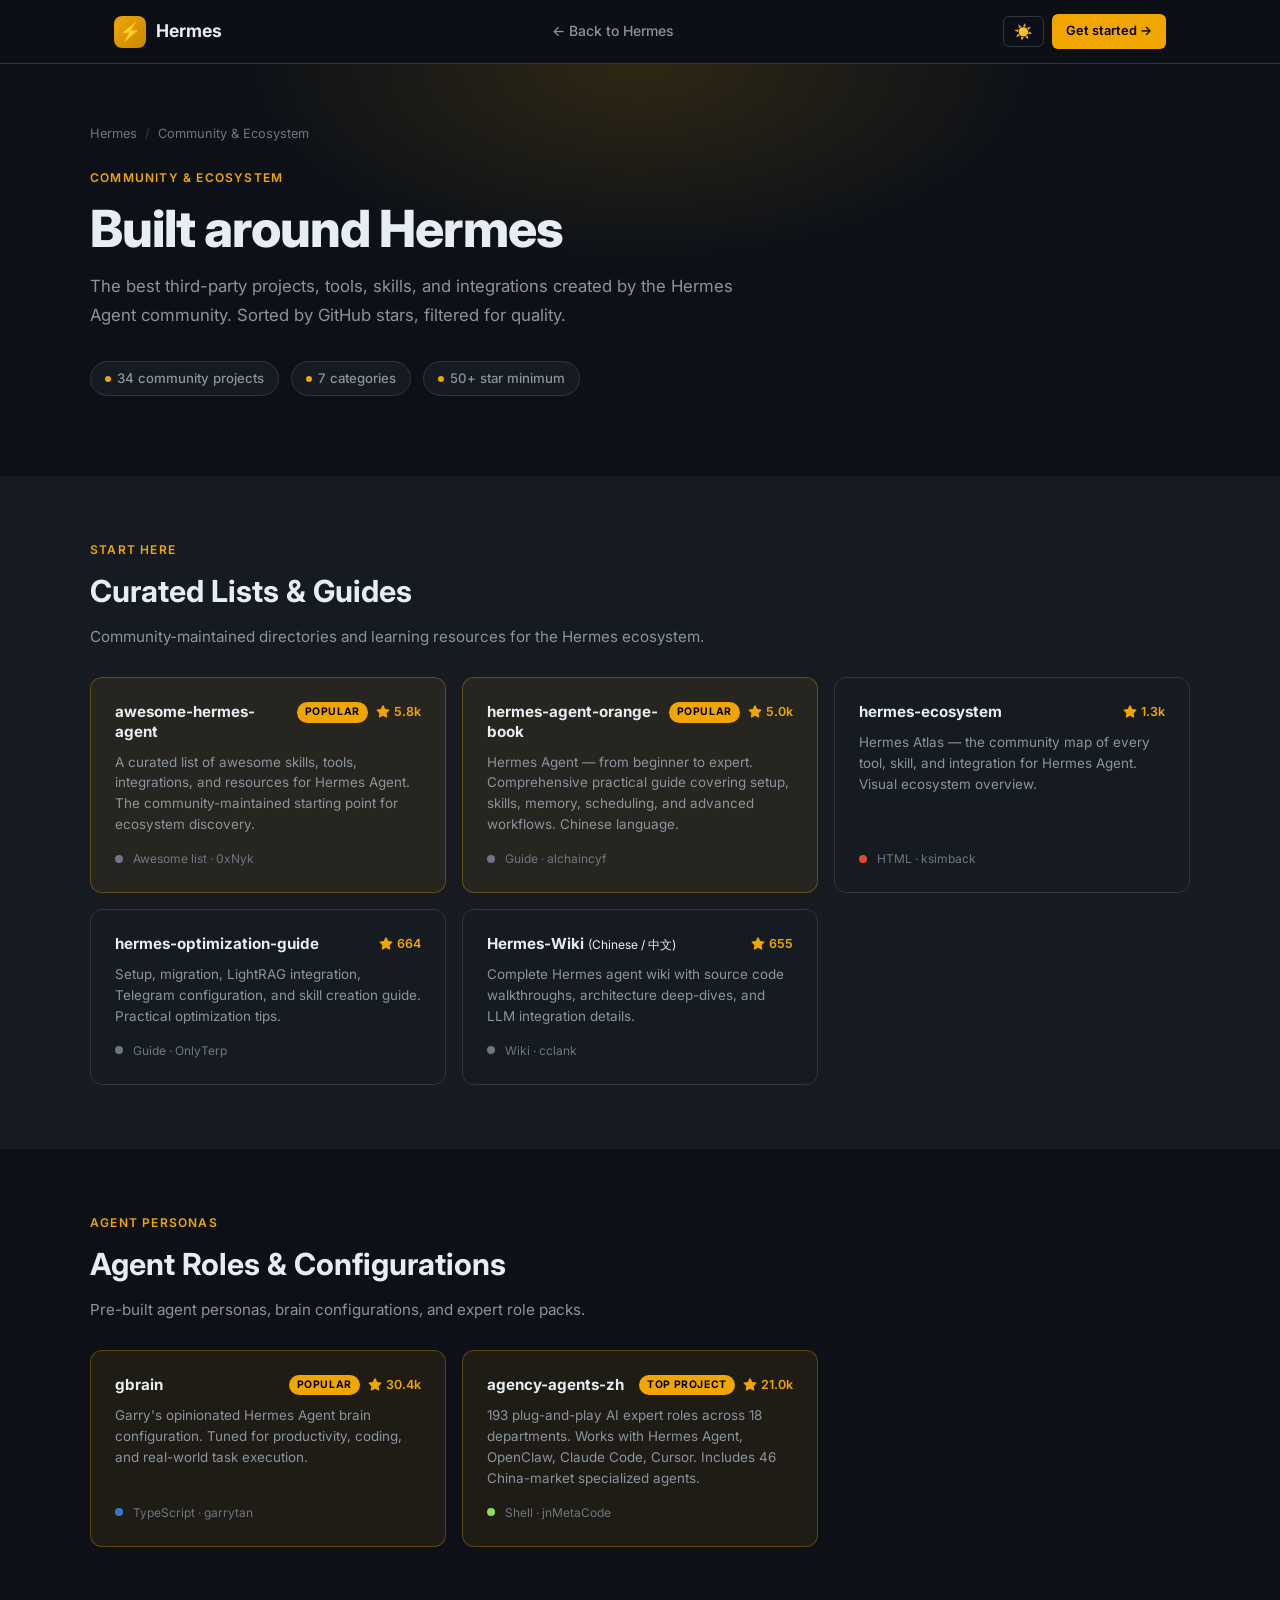
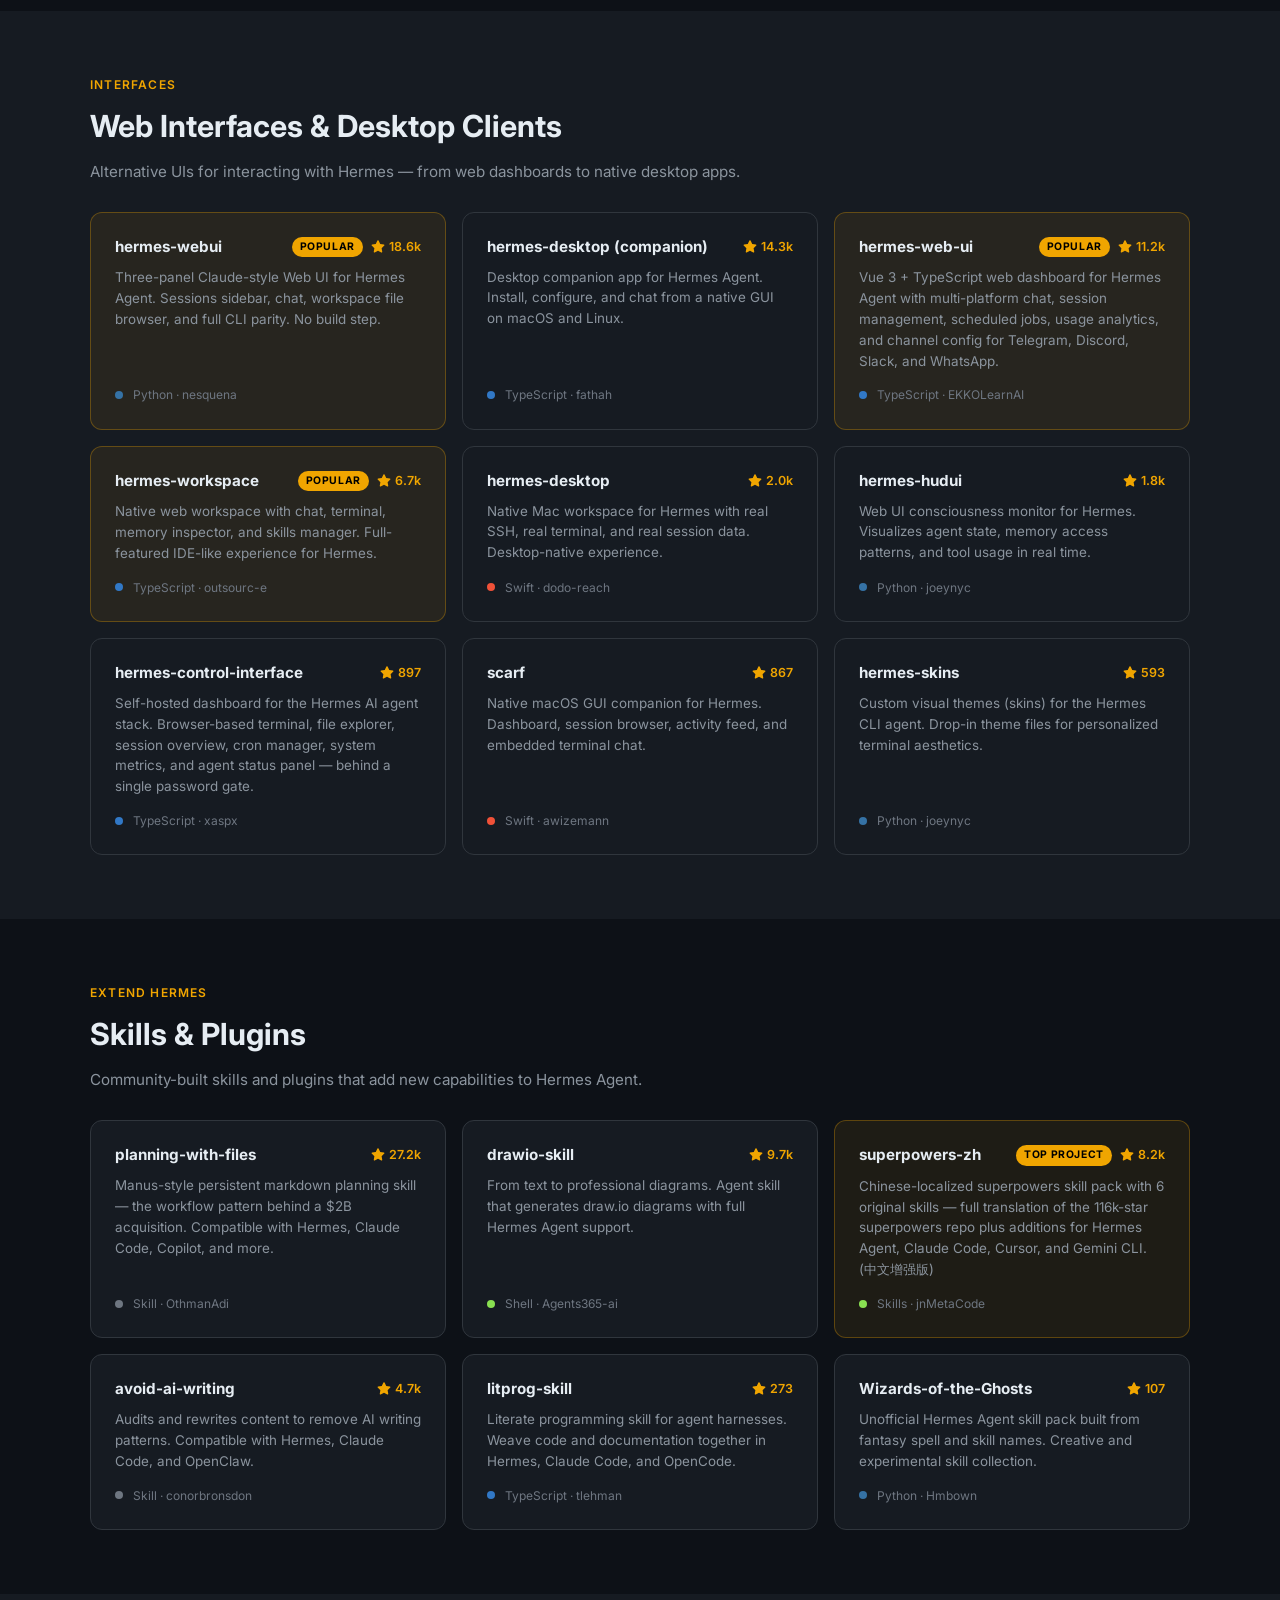
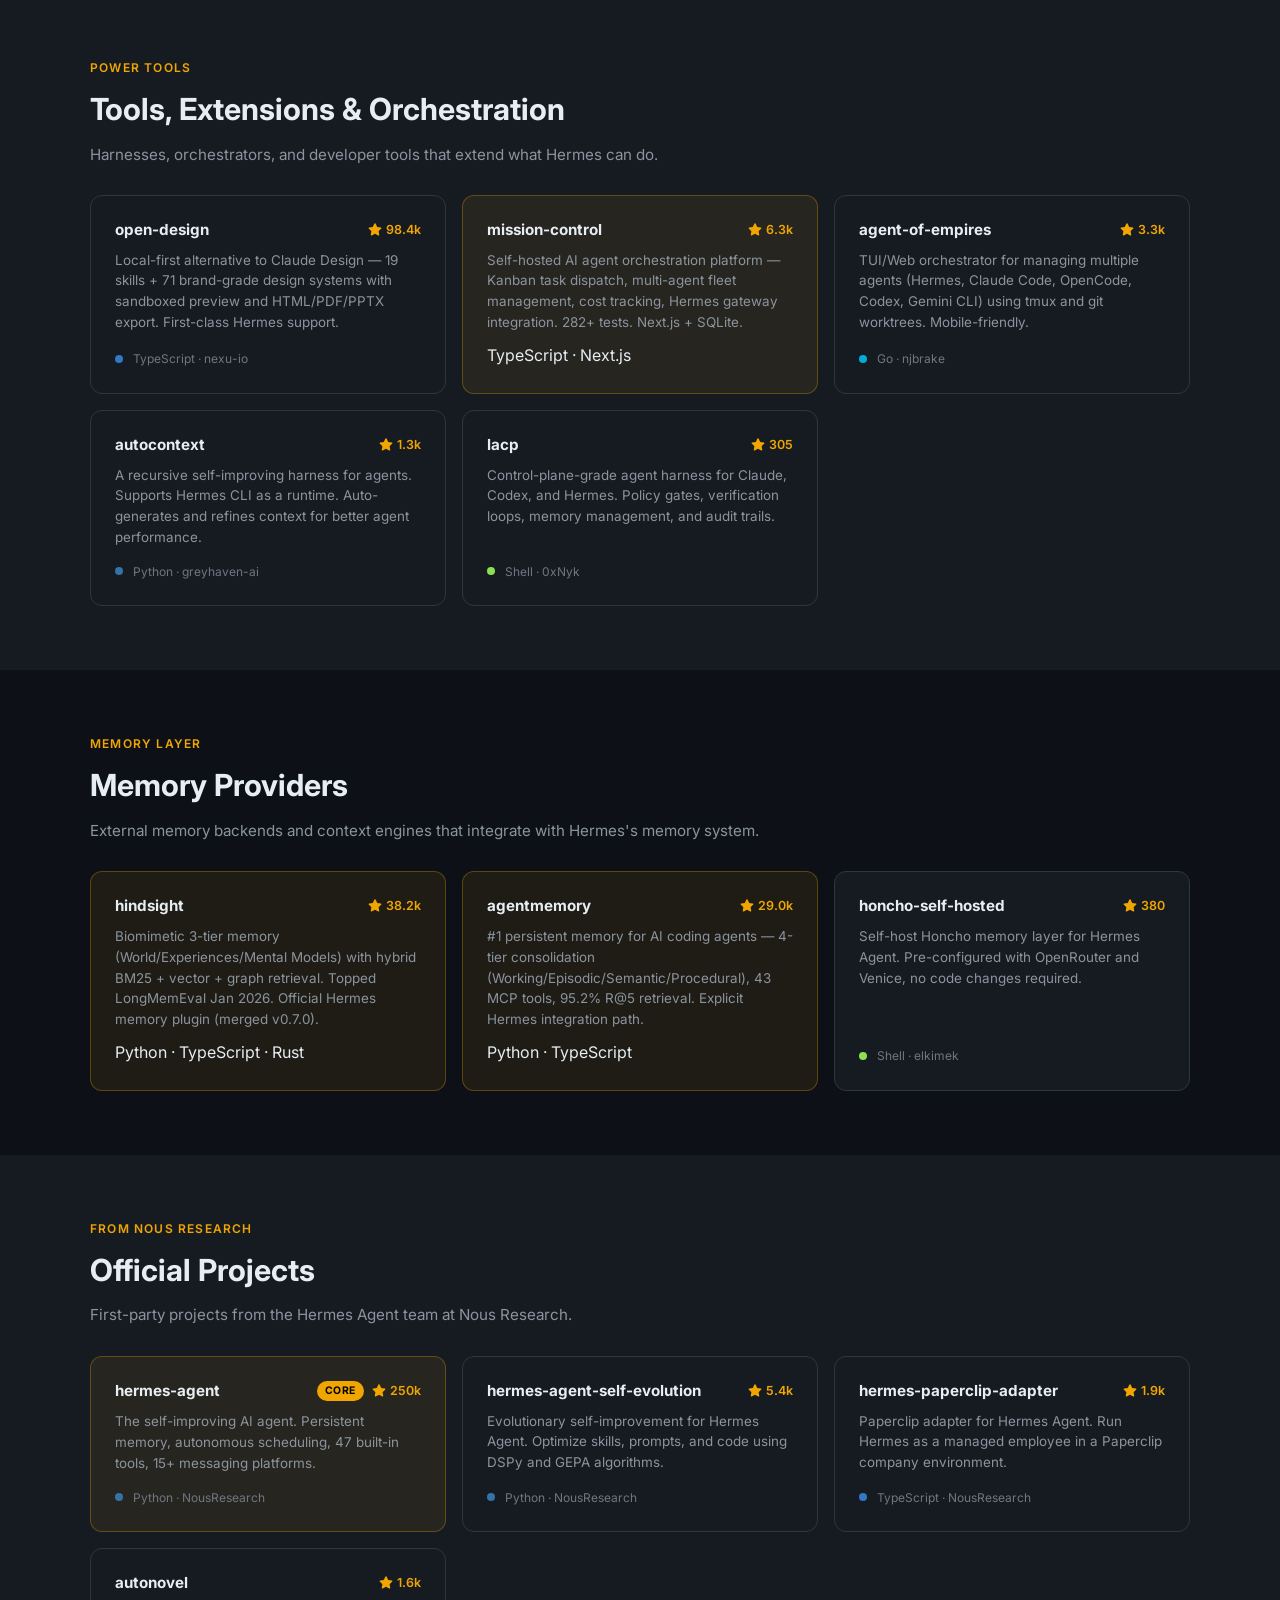
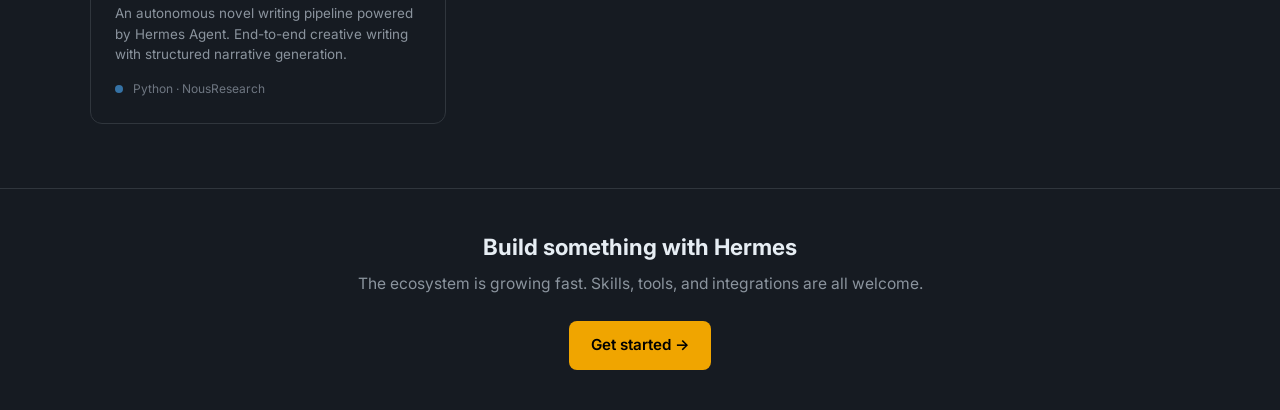
==== community/index.html @ 394cc221 "docs(community): daily star count refresh + re-sort by stars" ====
<!DOCTYPE html>
<html lang="en" data-theme="dark">
<head>
  <script>
    // Canonical URL: strip trailing index.html so links always show the clean path
    (function(){
      var p = window.location.pathname;
      if (p.endsWith('/index.html')) {
        var clean = p.slice(0, p.length - 'index.html'.length);
        window.history.replaceState(null, '', clean + window.location.search + window.location.hash);
      }
    })();
  </script>
  <meta charset="UTF-8" />
  <meta name="viewport" content="width=device-width, initial-scale=1.0" />
  <title>Hermes Ecosystem — Community Projects &amp; Tools</title>
  <meta name="description" content="The best third-party projects, tools, skills, and integrations built around Hermes Agent by the open-source community." />
  <meta property="og:title" content="Hermes Ecosystem — Community Projects & Tools" />
  <meta property="og:description" content="The best third-party projects, tools, skills, and integrations built around Hermes Agent." />
  <meta property="og:type" content="website" />
  <link rel="icon" type="image/svg+xml" href="/favicon.svg" />
  <link rel="icon" type="image/png" sizes="32x32" href="/favicon-32.png" />
  <link rel="icon" type="image/png" sizes="192x192" href="/favicon-192.png" />
  <link rel="shortcut icon" href="/favicon.ico" />
  <link rel="apple-touch-icon" sizes="512x512" href="/apple-touch-icon.png" />
  <link rel="preconnect" href="https://fonts.googleapis.com" />
  <link rel="preconnect" href="https://fonts.gstatic.com" crossorigin />
  <link href="https://fonts.googleapis.com/css2?family=Inter:wght@300;400;500;600;700;800&family=JetBrains+Mono:wght@400;500&display=swap" rel="stylesheet" />
  <style>
    :root {
      --bg-primary: #0d1117;
      --bg-secondary: #161b22;
      --bg-tertiary: #21262d;
      --bg-card: #161b22;
      --bg-card-hover: #1c2128;
      --border: #30363d;
      --border-hover: #484f58;
      --text-primary: #e6edf3;
      --text-secondary: #8b949e;
      --text-muted: #6e7681;
      --accent: #f0a500;
      --accent-dim: #c88800;
      --accent-glow: rgba(240,165,0,0.15);
      --accent-subtle: rgba(240,165,0,0.08);
      --green: #3fb950;
      --red: #f85149;
      --blue: #58a6ff;
      --purple: #bc8cff;
      --nav-height: 64px;
      --radius: 8px;
      --radius-lg: 12px;
      --shadow: 0 1px 3px rgba(0,0,0,0.4),0 4px 16px rgba(0,0,0,0.3);
    }
    [data-theme="light"] {
      --bg-primary: #ffffff;
      --bg-secondary: #f6f8fa;
      --bg-tertiary: #eaeef2;
      --bg-card: #ffffff;
      --bg-card-hover: #f6f8fa;
      --border: #d0d7de;
      --border-hover: #9198a1;
      --text-primary: #1f2328;
      --text-secondary: #656d76;
      --text-muted: #9198a1;
      --accent: #c07800;
      --accent-dim: #a06000;
      --accent-glow: rgba(192,120,0,0.12);
      --accent-subtle: rgba(192,120,0,0.06);
      --green: #1a7f37;
      --red: #cf222e;
      --blue: #0969da;
      --purple: #7c3aed;
      --shadow: 0 1px 3px rgba(0,0,0,0.1),0 4px 16px rgba(0,0,0,0.06);
    }
    *,*::before,*::after{box-sizing:border-box;margin:0;padding:0}
    html{scroll-behavior:smooth;font-size:16px;overflow-x:hidden}
    body{font-family:'Inter',-apple-system,BlinkMacSystemFont,'Segoe UI',sans-serif;background:var(--bg-primary);color:var(--text-primary);line-height:1.6;transition:background 0.2s,color 0.2s;-webkit-font-smoothing:antialiased}
    a{color:var(--accent);text-decoration:none;transition:color 0.15s}
    a:hover{color:var(--accent-dim)}
    ::-webkit-scrollbar{width:6px;height:6px}
    ::-webkit-scrollbar-track{background:var(--bg-secondary)}
    ::-webkit-scrollbar-thumb{background:var(--border);border-radius:3px}

    /* Nav */
    #nav{position:fixed;top:0;left:0;right:0;height:var(--nav-height);background:rgba(13,17,23,0.92);backdrop-filter:blur(12px);-webkit-backdrop-filter:blur(12px);border-bottom:1px solid var(--border);z-index:1000}
    [data-theme="light"] #nav{background:rgba(255,255,255,0.92)}
    .nav-inner{max-width:1100px;margin:0 auto;padding:0 24px;height:100%;display:flex;align-items:center;justify-content:space-between;gap:16px}
    .nav-logo{display:flex;align-items:center;gap:10px;font-weight:700;font-size:1.1rem;color:var(--text-primary);text-decoration:none;flex-shrink:0}
    .nav-logo-icon{width:32px;height:32px;background:linear-gradient(135deg,var(--accent),var(--accent-dim));border-radius:8px;display:flex;align-items:center;justify-content:center;font-size:18px;line-height:1}
    .nav-back{display:flex;align-items:center;gap:6px;color:var(--text-secondary);font-size:0.875rem;font-weight:500;padding:6px 12px;border-radius:6px;transition:color 0.15s,background 0.15s;text-decoration:none}
    .nav-back:hover{color:var(--text-primary);background:var(--bg-tertiary)}
    .btn-theme{background:none;border:1px solid var(--border);color:var(--text-secondary);cursor:pointer;padding:7px 10px;border-radius:6px;font-size:15px;line-height:1;transition:border-color 0.15s,color 0.15s,background 0.15s}
    .btn-theme:hover{border-color:var(--border-hover);color:var(--text-primary);background:var(--bg-tertiary)}
    .hamburger{display:none;flex-direction:column;gap:5px;cursor:pointer;padding:6px;border:1px solid var(--border);border-radius:6px;background:none;transition:border-color 0.15s;flex-shrink:0}
    .hamburger:hover{border-color:var(--border-hover)}
    .hamburger span{display:block;width:20px;height:2px;background:var(--text-secondary);border-radius:2px;transition:transform 0.2s,opacity 0.2s}
    .hamburger.open span:nth-child(1){transform:translateY(7px) rotate(45deg)}
    .hamburger.open span:nth-child(2){opacity:0}
    .hamburger.open span:nth-child(3){transform:translateY(-7px) rotate(-45deg)}
    #community-mobile-menu{display:none;position:fixed;top:var(--nav-height);left:0;right:0;background:var(--bg-secondary);border-bottom:1px solid var(--border);padding:16px 24px;z-index:999;flex-direction:column;gap:4px}
    #community-mobile-menu.open{display:flex}
    #community-mobile-menu a{color:var(--text-secondary);font-size:0.95rem;font-weight:500;padding:10px 12px;border-radius:6px;transition:color 0.15s,background 0.15s;text-decoration:none}
    #community-mobile-menu a:hover{color:var(--text-primary);background:var(--bg-tertiary)}
    .btn-cta{background:var(--accent);color:#000;font-size:0.8rem;font-weight:600;padding:7px 14px;border-radius:6px;border:none;cursor:pointer;text-decoration:none;display:inline-block;transition:background 0.15s,transform 0.1s;white-space:nowrap}
    .btn-cta:hover{background:var(--accent-dim);color:#000;transform:translateY(-1px)}

    /* Layout */
    main{padding-top:var(--nav-height)}
    .hero{padding:60px 24px 48px;background:var(--bg-primary);position:relative;overflow:hidden}
    .hero::before{content:'';position:absolute;top:-200px;left:50%;transform:translateX(-50%);width:800px;height:400px;background:radial-gradient(ellipse at center,var(--accent-glow) 0%,transparent 70%);pointer-events:none}
    .container{max-width:1100px;margin:0 auto;position:relative}
    .section{padding:64px 24px}
    .section-alt{background:var(--bg-secondary)}

    /* Breadcrumb */
    .breadcrumb{display:flex;align-items:center;gap:8px;font-size:0.8rem;color:var(--text-muted);margin-bottom:24px;flex-wrap:wrap}
    .breadcrumb a{color:var(--text-muted)}
    .breadcrumb a:hover{color:var(--accent)}
    .breadcrumb-sep{opacity:0.4}

    /* Hero content */
    .page-label{font-size:0.75rem;font-weight:600;letter-spacing:0.1em;text-transform:uppercase;color:var(--accent);margin-bottom:12px}
    .page-title{font-size:clamp(2rem,5vw,3.2rem);font-weight:800;line-height:1.1;letter-spacing:-0.02em;margin-bottom:16px}
    .page-sub{font-size:1.05rem;color:var(--text-secondary);max-width:680px;line-height:1.7;margin-bottom:32px}

    /* Stats bar */
    .stats-bar{display:flex;flex-wrap:wrap;gap:12px;margin-bottom:32px}
    .stat-pill{display:inline-flex;align-items:center;gap:6px;background:var(--bg-secondary);border:1px solid var(--border);color:var(--text-secondary);font-size:0.825rem;font-weight:500;padding:6px 14px;border-radius:100px}
    .stat-pill .dot{width:6px;height:6px;background:var(--accent);border-radius:50%;flex-shrink:0}

    /* Category sections */
    .cat-label{font-size:0.75rem;font-weight:600;letter-spacing:0.1em;text-transform:uppercase;color:var(--accent);margin-bottom:8px}
    .cat-title{font-size:clamp(1.4rem,3vw,1.9rem);font-weight:700;margin-bottom:8px;color:var(--text-primary)}
    .cat-desc{font-size:0.95rem;color:var(--text-secondary);max-width:680px;line-height:1.65;margin-bottom:28px}

    /* Project cards */
    .project-grid{display:grid;grid-template-columns:repeat(3,minmax(0,1fr));gap:16px;margin-bottom:0}
    .project-grid > *{min-width:0}
    .project-card{background:var(--bg-card);border:1px solid var(--border);border-radius:var(--radius-lg);padding:24px;display:flex;flex-direction:column;gap:10px;transition:border-color 0.2s,transform 0.15s,background 0.2s;text-decoration:none;color:inherit}
    .project-card:hover{border-color:var(--accent);transform:translateY(-3px);background:var(--bg-card-hover);color:inherit}
    .project-header{display:flex;align-items:flex-start;justify-content:space-between;gap:8px}
    .project-name{font-size:0.95rem;font-weight:700;color:var(--text-primary);line-height:1.3;word-break:break-word;min-width:0;flex:1}
    .project-stars{display:inline-flex;align-items:center;gap:4px;font-size:0.78rem;font-weight:600;color:var(--accent);white-space:nowrap;flex-shrink:0}
    .project-stars svg{width:14px;height:14px;fill:var(--accent)}
    .project-desc{font-size:0.84rem;color:var(--text-secondary);line-height:1.55;flex:1}
    .project-meta{display:flex;align-items:center;gap:10px;font-size:0.75rem;color:var(--text-muted);margin-top:auto;padding-top:4px}
    .lang-dot{width:8px;height:8px;border-radius:50%;flex-shrink:0}
    .lang-python{background:#3572A5}
    .lang-ts{background:#3178c6}
    .lang-js{background:#f1e05a}
    .lang-swift{background:#F05138}
    .lang-shell{background:#89e051}
    .lang-html{background:#e34c26}
    .lang-go{background:#00ADD8}
    .lang-rust{background:#dea584}
    .lang-makefile{background:#427819}
    .lang-docs{background:var(--text-muted)}

    /* Featured card (wider) */
    .project-card.featured{border-color:rgba(240,165,0,0.3);background:var(--accent-subtle)}
    .project-card.featured:hover{border-color:var(--accent)}
    .featured-badge{font-size:0.65rem;font-weight:700;letter-spacing:0.06em;text-transform:uppercase;background:var(--accent);color:#000;padding:2px 8px;border-radius:100px;flex-shrink:0}

    /* CTA footer */
    .cta-strip{background:var(--bg-secondary);border-top:1px solid var(--border);padding:40px 24px;text-align:center}
    .cta-strip h2{font-size:1.4rem;font-weight:700;margin-bottom:8px}
    .cta-strip p{color:var(--text-secondary);margin-bottom:24px;font-size:0.975rem}
    .cta-btns{display:flex;gap:12px;justify-content:center;flex-wrap:wrap}
    .btn-primary{display:inline-flex;align-items:center;gap:6px;background:var(--accent);color:#000;font-weight:600;font-size:0.95rem;padding:12px 22px;border-radius:8px;transition:background 0.15s,transform 0.1s}
    .btn-primary:hover{background:var(--accent-dim);color:#000;transform:translateY(-1px)}
    .btn-secondary{display:inline-flex;align-items:center;gap:6px;background:var(--bg-card);border:1px solid var(--border);color:var(--text-primary);font-weight:500;font-size:0.95rem;padding:12px 22px;border-radius:8px;transition:border-color 0.15s,background 0.15s}
    .btn-secondary:hover{border-color:var(--border-hover);background:var(--bg-card-hover);color:var(--text-primary)}

    /* Responsive */
    @media(max-width:900px){.project-grid{grid-template-columns:repeat(2,minmax(0,1fr))}}
    @media(max-width:640px){
      .project-grid{grid-template-columns:1fr}
      .nav-back{display:none}
      .btn-cta{display:none}
      .hamburger{display:flex}
      .nav-inner{gap:8px}
      .hero{padding:48px 16px 36px}
      .section{padding:48px 16px}
    }
  </style>
</head>
<body>

<nav id="nav">
  <div class="nav-inner">
    <a href="../index.html" class="nav-logo">
      <div class="nav-logo-icon">&#9889;</div>
      Hermes
    </a>
    <a href="../index.html#resources" class="nav-back"><span>&larr; Back to Hermes</span></a>
    <div style="display:flex;align-items:center;gap:8px;flex-shrink:0">
      <button class="btn-theme" id="theme-toggle" aria-label="Toggle theme">🌙</button>
      <a href="https://hermes-agent.nousresearch.com/docs/getting-started/installation" class="btn-cta" target="_blank" rel="noopener">Get started &rarr;</a>
    </div>
    <button class="hamburger" id="community-hamburger" aria-label="Open menu">
      <span></span><span></span><span></span>
    </button>
  </div>
</nav>

<div id="community-mobile-menu">
  <a href="../index.html">⚡ Hermes Home</a>
  <a href="../index.html#why">Why Hermes</a>
  <a href="../index.html#features">Features</a>
  <a href="../index.html#compare">Compare</a>
  <a href="../index.html#install">Install</a>
  <a href="../index.html#resources">Resources</a>
  <a href="../eli5/" style="color:var(--accent)">🧠 ELI5 — What is Hermes?</a>
  <a href="../models/" style="color:var(--accent)">🤖 Best Models 2026</a>
  <a href="../index.html#resources" style="color:var(--accent)">🌎 Community &amp; Ecosystem</a>
  <a href="https://hermes-agent.nousresearch.com/docs/getting-started/installation" target="_blank" rel="noopener" style="color:var(--accent);margin-top:4px">Get started →</a>
</div>

<main>
  <div class="hero">
    <div class="container">
      <nav class="breadcrumb" aria-label="Breadcrumb">
        <a href="../index.html">Hermes</a>
        <span class="breadcrumb-sep">/</span>
        <span>Community &amp; Ecosystem</span>
      </nav>

      <div class="page-label">Community &amp; Ecosystem</div>
      <h1 class="page-title">Built around Hermes</h1>
      <p class="page-sub">The best third-party projects, tools, skills, and integrations created by the Hermes Agent community. Sorted by GitHub stars, filtered for quality.</p>

      <div class="stats-bar">
        <span class="stat-pill"><span class="dot"></span>34 community projects</span>
        <span class="stat-pill"><span class="dot"></span>7 categories</span>
        <span class="stat-pill"><span class="dot"></span>50+ star minimum</span>
      </div>
    </div>
  </div>

  <!-- ===== CURATED LISTS & GUIDES ===== -->
  <div class="section section-alt">
    <div class="container">
      <p class="cat-label">Start here</p>
      <h2 class="cat-title">Curated Lists &amp; Guides</h2>
      <p class="cat-desc">Community-maintained directories and learning resources for the Hermes ecosystem.</p>
      <div class="project-grid">
        <a href="https://github.com/0xNyk/awesome-hermes-agent" target="_blank" rel="noopener" class="project-card featured">
          <div class="project-header">
            <div class="project-name">awesome-hermes-agent</div>
            <span class="featured-badge">Popular</span>
            <span class="project-stars"><svg viewBox="0 0 16 16"><path d="M8 .25a.75.75 0 0 1 .673.418l1.882 3.815 4.21.612a.75.75 0 0 1 .416 1.279l-3.046 2.97.719 4.192a.75.75 0 0 1-1.088.791L8 12.347l-3.766 1.98a.75.75 0 0 1-1.088-.79l.72-4.194L.818 6.374a.75.75 0 0 1 .416-1.28l4.21-.611L7.327.668A.75.75 0 0 1 8 .25z"/></svg>5.8k</span>
          </div>
          <div class="project-desc">A curated list of awesome skills, tools, integrations, and resources for Hermes Agent. The community-maintained starting point for ecosystem discovery.</div>
          <div class="project-meta"><span class="lang-dot lang-docs"></span> Awesome list &middot; 0xNyk</div>
        </a>
        <a href="https://github.com/alchaincyf/hermes-agent-orange-book" target="_blank" rel="noopener" class="project-card featured">
          <div class="project-header">
            <div class="project-name">hermes-agent-orange-book</div>
            <span class="featured-badge">Popular</span>
            <span class="project-stars"><svg viewBox="0 0 16 16"><path d="M8 .25a.75.75 0 0 1 .673.418l1.882 3.815 4.21.612a.75.75 0 0 1 .416 1.279l-3.046 2.97.719 4.192a.75.75 0 0 1-1.088.791L8 12.347l-3.766 1.98a.75.75 0 0 1-1.088-.79l.72-4.194L.818 6.374a.75.75 0 0 1 .416-1.28l4.21-.611L7.327.668A.75.75 0 0 1 8 .25z"/></svg>5.0k</span>
          </div>
          <div class="project-desc">Hermes Agent &mdash; from beginner to expert. Comprehensive practical guide covering setup, skills, memory, scheduling, and advanced workflows. Chinese language.</div>
          <div class="project-meta"><span class="lang-dot lang-docs"></span> Guide &middot; alchaincyf</div>
        </a>
        <a href="https://github.com/ksimback/hermes-ecosystem" target="_blank" rel="noopener" class="project-card">
          <div class="project-header">
            <div class="project-name">hermes-ecosystem</div>
            <span class="project-stars"><svg viewBox="0 0 16 16"><path d="M8 .25a.75.75 0 0 1 .673.418l1.882 3.815 4.21.612a.75.75 0 0 1 .416 1.279l-3.046 2.97.719 4.192a.75.75 0 0 1-1.088.791L8 12.347l-3.766 1.98a.75.75 0 0 1-1.088-.79l.72-4.194L.818 6.374a.75.75 0 0 1 .416-1.28l4.21-.611L7.327.668A.75.75 0 0 1 8 .25z"/></svg>1.3k</span>
          </div>
          <div class="project-desc">Hermes Atlas &mdash; the community map of every tool, skill, and integration for Hermes Agent. Visual ecosystem overview.</div>
          <div class="project-meta"><span class="lang-dot lang-html"></span> HTML &middot; ksimback</div>
        </a>
        <a href="https://github.com/OnlyTerp/hermes-optimization-guide" target="_blank" rel="noopener" class="project-card">
          <div class="project-header">
            <div class="project-name">hermes-optimization-guide</div>
            <span class="project-stars"><svg viewBox="0 0 16 16"><path d="M8 .25a.75.75 0 0 1 .673.418l1.882 3.815 4.21.612a.75.75 0 0 1 .416 1.279l-3.046 2.97.719 4.192a.75.75 0 0 1-1.088.791L8 12.347l-3.766 1.98a.75.75 0 0 1-1.088-.79l.72-4.194L.818 6.374a.75.75 0 0 1 .416-1.28l4.21-.611L7.327.668A.75.75 0 0 1 8 .25z"/></svg>664</span>
          </div>
          <div class="project-desc">Setup, migration, LightRAG integration, Telegram configuration, and skill creation guide. Practical optimization tips.</div>
          <div class="project-meta"><span class="lang-dot lang-docs"></span> Guide &middot; OnlyTerp</div>
        </a>
        <a href="https://github.com/cclank/Hermes-Wiki" target="_blank" rel="noopener" class="project-card">
          <div class="project-header">
            <div class="project-name">Hermes-Wiki <span style="font-weight: normal; font-size: 12px;">(Chinese / 中文)</span></div>
            <span class="project-stars"><svg viewBox="0 0 16 16"><path d="M8 .25a.75.75 0 0 1 .673.418l1.882 3.815 4.21.612a.75.75 0 0 1 .416 1.279l-3.046 2.97.719 4.192a.75.75 0 0 1-1.088.791L8 12.347l-3.766 1.98a.75.75 0 0 1-1.088-.79l.72-4.194L.818 6.374a.75.75 0 0 1 .416-1.28l4.21-.611L7.327.668A.75.75 0 0 1 8 .25z"/></svg>655</span>
          </div>
          <div class="project-desc">Complete Hermes agent wiki with source code walkthroughs, architecture deep-dives, and LLM integration details.</div>
          <div class="project-meta"><span class="lang-dot lang-docs"></span> Wiki &middot; cclank</div>
        </a>
      </div>
    </div>
  </div>

  <!-- ===== AGENT ROLES & CONFIGS ===== -->
  <div class="section">
    <div class="container">
      <p class="cat-label">Agent personas</p>
      <h2 class="cat-title">Agent Roles &amp; Configurations</h2>
      <p class="cat-desc">Pre-built agent personas, brain configurations, and expert role packs.</p>
      <div class="project-grid">
        <a href="https://github.com/garrytan/gbrain" target="_blank" rel="noopener" class="project-card featured">
          <div class="project-header">
            <div class="project-name">gbrain</div>
            <span class="featured-badge">Popular</span>
            <span class="project-stars"><svg viewBox="0 0 16 16"><path d="M8 .25a.75.75 0 0 1 .673.418l1.882 3.815 4.21.612a.75.75 0 0 1 .416 1.279l-3.046 2.97.719 4.192a.75.75 0 0 1-1.088.791L8 12.347l-3.766 1.98a.75.75 0 0 1-1.088-.79l.72-4.194L.818 6.374a.75.75 0 0 1 .416-1.28l4.21-.611L7.327.668A.75.75 0 0 1 8 .25z"/></svg>30.4k</span>
          </div>
          <div class="project-desc">Garry's opinionated Hermes Agent brain configuration. Tuned for productivity, coding, and real-world task execution.</div>
          <div class="project-meta"><span class="lang-dot lang-ts"></span> TypeScript &middot; garrytan</div>
        </a>
        <a href="https://github.com/jnMetaCode/agency-agents-zh" target="_blank" rel="noopener" class="project-card featured">
          <div class="project-header">
            <div class="project-name">agency-agents-zh</div>
            <span class="featured-badge">Top project</span>
            <span class="project-stars"><svg viewBox="0 0 16 16"><path d="M8 .25a.75.75 0 0 1 .673.418l1.882 3.815 4.21.612a.75.75 0 0 1 .416 1.279l-3.046 2.97.719 4.192a.75.75 0 0 1-1.088.791L8 12.347l-3.766 1.98a.75.75 0 0 1-1.088-.79l.72-4.194L.818 6.374a.75.75 0 0 1 .416-1.28l4.21-.611L7.327.668A.75.75 0 0 1 8 .25z"/></svg>21.0k</span>
          </div>
          <div class="project-desc">193 plug-and-play AI expert roles across 18 departments. Works with Hermes Agent, OpenClaw, Claude Code, Cursor. Includes 46 China-market specialized agents.</div>
          <div class="project-meta"><span class="lang-dot lang-shell"></span> Shell &middot; jnMetaCode</div>
        </a>
      </div>
    </div>
  </div>

  <!-- ===== WEB INTERFACES & DESKTOP ===== -->
  <div class="section section-alt">
    <div class="container">
      <p class="cat-label">Interfaces</p>
      <h2 class="cat-title">Web Interfaces &amp; Desktop Clients</h2>
      <p class="cat-desc">Alternative UIs for interacting with Hermes &mdash; from web dashboards to native desktop apps.</p>
      <div class="project-grid">
        <a href="https://github.com/nesquena/hermes-webui" target="_blank" rel="noopener" class="project-card featured">
          <div class="project-header">
            <div class="project-name">hermes-webui</div>
            <span class="featured-badge">Popular</span>
            <span class="project-stars"><svg viewBox="0 0 16 16"><path d="M8 .25a.75.75 0 0 1 .673.418l1.882 3.815 4.21.612a.75.75 0 0 1 .416 1.279l-3.046 2.97.719 4.192a.75.75 0 0 1-1.088.791L8 12.347l-3.766 1.98a.75.75 0 0 1-1.088-.79l.72-4.194L.818 6.374a.75.75 0 0 1 .416-1.28l4.21-.611L7.327.668A.75.75 0 0 1 8 .25z"/></svg>18.6k</span>
          </div>
          <div class="project-desc">Three-panel Claude-style Web UI for Hermes Agent. Sessions sidebar, chat, workspace file browser, and full CLI parity. No build step.</div>
          <div class="project-meta"><span class="lang-dot lang-python"></span> Python &middot; nesquena</div>
        </a>
        <a href="https://github.com/fathah/hermes-desktop" target="_blank" rel="noopener" class="project-card">
          <div class="project-header">
            <div class="project-name">hermes-desktop (companion)</div>
            <span class="project-stars"><svg viewBox="0 0 16 16"><path d="M8 .25a.75.75 0 0 1 .673.418l1.882 3.815 4.21.612a.75.75 0 0 1 .416 1.279l-3.046 2.97.719 4.192a.75.75 0 0 1-1.088.791L8 12.347l-3.766 1.98a.75.75 0 0 1-1.088-.79l.72-4.194L.818 6.374a.75.75 0 0 1 .416-1.28l4.21-.611L7.327.668A.75.75 0 0 1 8 .25z"/></svg>14.3k</span>
          </div>
          <div class="project-desc">Desktop companion app for Hermes Agent. Install, configure, and chat from a native GUI on macOS and Linux.</div>
          <div class="project-meta"><span class="lang-dot lang-ts"></span> TypeScript &middot; fathah</div>
        </a>
        <a href="https://github.com/EKKOLearnAI/hermes-web-ui" target="_blank" rel="noopener" class="project-card featured">
          <div class="project-header">
            <div class="project-name">hermes-web-ui</div>
            <span class="featured-badge">Popular</span>
            <span class="project-stars"><svg viewBox="0 0 16 16"><path d="M8 .25a.75.75 0 0 1 .673.418l1.882 3.815 4.21.612a.75.75 0 0 1 .416 1.279l-3.046 2.97.719 4.192a.75.75 0 0 1-1.088.791L8 12.347l-3.766 1.98a.75.75 0 0 1-1.088-.79l.72-4.194L.818 6.374a.75.75 0 0 1 .416-1.28l4.21-.611L7.327.668A.75.75 0 0 1 8 .25z"/></svg>11.2k</span>
          </div>
          <div class="project-desc">Vue 3 + TypeScript web dashboard for Hermes Agent with multi-platform chat, session management, scheduled jobs, usage analytics, and channel config for Telegram, Discord, Slack, and WhatsApp.</div>
          <div class="project-meta"><span class="lang-dot lang-ts"></span> TypeScript &middot; EKKOLearnAI</div>
        </a>
        <a href="https://github.com/outsourc-e/hermes-workspace" target="_blank" rel="noopener" class="project-card featured">
          <div class="project-header">
            <div class="project-name">hermes-workspace</div>
            <span class="featured-badge">Popular</span>
            <span class="project-stars"><svg viewBox="0 0 16 16"><path d="M8 .25a.75.75 0 0 1 .673.418l1.882 3.815 4.21.612a.75.75 0 0 1 .416 1.279l-3.046 2.97.719 4.192a.75.75 0 0 1-1.088.791L8 12.347l-3.766 1.98a.75.75 0 0 1-1.088-.79l.72-4.194L.818 6.374a.75.75 0 0 1 .416-1.28l4.21-.611L7.327.668A.75.75 0 0 1 8 .25z"/></svg>6.7k</span>
          </div>
          <div class="project-desc">Native web workspace with chat, terminal, memory inspector, and skills manager. Full-featured IDE-like experience for Hermes.</div>
          <div class="project-meta"><span class="lang-dot lang-ts"></span> TypeScript &middot; outsourc-e</div>
        </a>
        <a href="https://github.com/dodo-reach/hermes-desktop" target="_blank" rel="noopener" class="project-card">
          <div class="project-header">
            <div class="project-name">hermes-desktop</div>
            <span class="project-stars"><svg viewBox="0 0 16 16"><path d="M8 .25a.75.75 0 0 1 .673.418l1.882 3.815 4.21.612a.75.75 0 0 1 .416 1.279l-3.046 2.97.719 4.192a.75.75 0 0 1-1.088.791L8 12.347l-3.766 1.98a.75.75 0 0 1-1.088-.79l.72-4.194L.818 6.374a.75.75 0 0 1 .416-1.28l4.21-.611L7.327.668A.75.75 0 0 1 8 .25z"/></svg>2.0k</span>
          </div>
          <div class="project-desc">Native Mac workspace for Hermes with real SSH, real terminal, and real session data. Desktop-native experience.</div>
          <div class="project-meta"><span class="lang-dot lang-swift"></span> Swift &middot; dodo-reach</div>
        </a>
        <a href="https://github.com/joeynyc/hermes-hudui" target="_blank" rel="noopener" class="project-card">
          <div class="project-header">
            <div class="project-name">hermes-hudui</div>
            <span class="project-stars"><svg viewBox="0 0 16 16"><path d="M8 .25a.75.75 0 0 1 .673.418l1.882 3.815 4.21.612a.75.75 0 0 1 .416 1.279l-3.046 2.97.719 4.192a.75.75 0 0 1-1.088.791L8 12.347l-3.766 1.98a.75.75 0 0 1-1.088-.79l.72-4.194L.818 6.374a.75.75 0 0 1 .416-1.28l4.21-.611L7.327.668A.75.75 0 0 1 8 .25z"/></svg>1.8k</span>
          </div>
          <div class="project-desc">Web UI consciousness monitor for Hermes. Visualizes agent state, memory access patterns, and tool usage in real time.</div>
          <div class="project-meta"><span class="lang-dot lang-python"></span> Python &middot; joeynyc</div>
        </a>
        <a href="https://github.com/xaspx/hermes-control-interface" target="_blank" rel="noopener" class="project-card">
          <div class="project-header">
            <div class="project-name">hermes-control-interface</div>
            <span class="project-stars"><svg viewBox="0 0 16 16"><path d="M8 .25a.75.75 0 0 1 .673.418l1.882 3.815 4.21.612a.75.75 0 0 1 .416 1.279l-3.046 2.97.719 4.192a.75.75 0 0 1-1.088.791L8 12.347l-3.766 1.98a.75.75 0 0 1-1.088-.79l.72-4.194L.818 6.374a.75.75 0 0 1 .416-1.28l4.21-.611L7.327.668A.75.75 0 0 1 8 .25z"/></svg>897</span>
          </div>
          <div class="project-desc">Self-hosted dashboard for the Hermes AI agent stack. Browser-based terminal, file explorer, session overview, cron manager, system metrics, and agent status panel — behind a single password gate.</div>
          <div class="project-meta"><span class="lang-dot lang-ts"></span> TypeScript &middot; xaspx</div>
        </a>
        <a href="https://github.com/awizemann/scarf" target="_blank" rel="noopener" class="project-card">
          <div class="project-header">
            <div class="project-name">scarf</div>
            <span class="project-stars"><svg viewBox="0 0 16 16"><path d="M8 .25a.75.75 0 0 1 .673.418l1.882 3.815 4.21.612a.75.75 0 0 1 .416 1.279l-3.046 2.97.719 4.192a.75.75 0 0 1-1.088.791L8 12.347l-3.766 1.98a.75.75 0 0 1-1.088-.79l.72-4.194L.818 6.374a.75.75 0 0 1 .416-1.28l4.21-.611L7.327.668A.75.75 0 0 1 8 .25z"/></svg>867</span>
          </div>
          <div class="project-desc">Native macOS GUI companion for Hermes. Dashboard, session browser, activity feed, and embedded terminal chat.</div>
          <div class="project-meta"><span class="lang-dot lang-swift"></span> Swift &middot; awizemann</div>
        </a>
        <a href="https://github.com/joeynyc/hermes-skins" target="_blank" rel="noopener" class="project-card">
          <div class="project-header">
            <div class="project-name">hermes-skins</div>
            <span class="project-stars"><svg viewBox="0 0 16 16"><path d="M8 .25a.75.75 0 0 1 .673.418l1.882 3.815 4.21.612a.75.75 0 0 1 .416 1.279l-3.046 2.97.719 4.192a.75.75 0 0 1-1.088.791L8 12.347l-3.766 1.98a.75.75 0 0 1-1.088-.79l.72-4.194L.818 6.374a.75.75 0 0 1 .416-1.28l4.21-.611L7.327.668A.75.75 0 0 1 8 .25z"/></svg>593</span>
          </div>
          <div class="project-desc">Custom visual themes (skins) for the Hermes CLI agent. Drop-in theme files for personalized terminal aesthetics.</div>
          <div class="project-meta"><span class="lang-dot lang-python"></span> Python &middot; joeynyc</div>
        </a>
      </div>
    </div>
  </div>

  <!-- ===== SKILLS & PLUGINS ===== -->
  <div class="section">
    <div class="container">
      <p class="cat-label">Extend Hermes</p>
      <h2 class="cat-title">Skills &amp; Plugins</h2>
      <p class="cat-desc">Community-built skills and plugins that add new capabilities to Hermes Agent.</p>
      <div class="project-grid">
        <a href="https://github.com/OthmanAdi/planning-with-files" target="_blank" rel="noopener" class="project-card">
          <div class="project-header">
            <div class="project-name">planning-with-files</div>
            <span class="project-stars"><svg viewBox="0 0 16 16"><path d="M8 .25a.75.75 0 0 1 .673.418l1.882 3.815 4.21.612a.75.75 0 0 1 .416 1.279l-3.046 2.97.719 4.192a.75.75 0 0 1-1.088.791L8 12.347l-3.766 1.98a.75.75 0 0 1-1.088-.79l.72-4.194L.818 6.374a.75.75 0 0 1 .416-1.28l4.21-.611L7.327.668A.75.75 0 0 1 8 .25z"/></svg>27.2k</span>
          </div>
          <div class="project-desc">Manus-style persistent markdown planning skill — the workflow pattern behind a $2B acquisition. Compatible with Hermes, Claude Code, Copilot, and more.</div>
          <div class="project-meta"><span class="lang-dot lang-docs"></span> Skill &middot; OthmanAdi</div>
        </a>
        <a href="https://github.com/Agents365-ai/drawio-skill" target="_blank" rel="noopener" class="project-card">
          <div class="project-header">
            <div class="project-name">drawio-skill</div>
            <span class="project-stars"><svg viewBox="0 0 16 16"><path d="M8 .25a.75.75 0 0 1 .673.418l1.882 3.815 4.21.612a.75.75 0 0 1 .416 1.279l-3.046 2.97.719 4.192a.75.75 0 0 1-1.088.791L8 12.347l-3.766 1.98a.75.75 0 0 1-1.088-.79l.72-4.194L.818 6.374a.75.75 0 0 1 .416-1.28l4.21-.611L7.327.668A.75.75 0 0 1 8 .25z"/></svg>9.7k</span>
          </div>
          <div class="project-desc">From text to professional diagrams. Agent skill that generates draw.io diagrams with full Hermes Agent support.</div>
          <div class="project-meta"><span class="lang-dot lang-shell"></span> Shell &middot; Agents365-ai</div>
        </a>
        <a href="https://github.com/jnMetaCode/superpowers-zh" target="_blank" rel="noopener" class="project-card featured">
          <div class="project-header">
            <div class="project-name">superpowers-zh</div>
            <span class="featured-badge">Top project</span>
            <span class="project-stars"><svg viewBox="0 0 16 16"><path d="M8 .25a.75.75 0 0 1 .673.418l1.882 3.815 4.21.612a.75.75 0 0 1 .416 1.279l-3.046 2.97.719 4.192a.75.75 0 0 1-1.088.791L8 12.347l-3.766 1.98a.75.75 0 0 1-1.088-.79l.72-4.194L.818 6.374a.75.75 0 0 1 .416-1.28l4.21-.611L7.327.668A.75.75 0 0 1 8 .25z"/></svg>8.2k</span>
          </div>
          <div class="project-desc">Chinese-localized superpowers skill pack with 6 original skills — full translation of the 116k-star superpowers repo plus additions for Hermes Agent, Claude Code, Cursor, and Gemini CLI. (中文增强版)</div>
          <div class="project-meta"><span class="lang-dot lang-shell"></span> Skills &middot; jnMetaCode</div>
        </a>
        <a href="https://github.com/conorbronsdon/avoid-ai-writing" target="_blank" rel="noopener" class="project-card">
          <div class="project-header">
            <div class="project-name">avoid-ai-writing</div>
            <span class="project-stars"><svg viewBox="0 0 16 16"><path d="M8 .25a.75.75 0 0 1 .673.418l1.882 3.815 4.21.612a.75.75 0 0 1 .416 1.279l-3.046 2.97.719 4.192a.75.75 0 0 1-1.088.791L8 12.347l-3.766 1.98a.75.75 0 0 1-1.088-.79l.72-4.194L.818 6.374a.75.75 0 0 1 .416-1.28l4.21-.611L7.327.668A.75.75 0 0 1 8 .25z"/></svg>4.7k</span>
          </div>
          <div class="project-desc">Audits and rewrites content to remove AI writing patterns. Compatible with Hermes, Claude Code, and OpenClaw.</div>
          <div class="project-meta"><span class="lang-dot lang-docs"></span> Skill &middot; conorbronsdon</div>
        </a>
        <a href="https://github.com/tlehman/litprog-skill" target="_blank" rel="noopener" class="project-card">
          <div class="project-header">
            <div class="project-name">litprog-skill</div>
            <span class="project-stars"><svg viewBox="0 0 16 16"><path d="M8 .25a.75.75 0 0 1 .673.418l1.882 3.815 4.21.612a.75.75 0 0 1 .416 1.279l-3.046 2.97.719 4.192a.75.75 0 0 1-1.088.791L8 12.347l-3.766 1.98a.75.75 0 0 1-1.088-.79l.72-4.194L.818 6.374a.75.75 0 0 1 .416-1.28l4.21-.611L7.327.668A.75.75 0 0 1 8 .25z"/></svg>273</span>
          </div>
          <div class="project-desc">Literate programming skill for agent harnesses. Weave code and documentation together in Hermes, Claude Code, and OpenCode.</div>
          <div class="project-meta"><span class="lang-dot lang-ts"></span> TypeScript &middot; tlehman</div>
        </a>
        <a href="https://github.com/Hmbown/Wizards-of-the-Ghosts" target="_blank" rel="noopener" class="project-card">
          <div class="project-header">
            <div class="project-name">Wizards-of-the-Ghosts</div>
            <span class="project-stars"><svg viewBox="0 0 16 16"><path d="M8 .25a.75.75 0 0 1 .673.418l1.882 3.815 4.21.612a.75.75 0 0 1 .416 1.279l-3.046 2.97.719 4.192a.75.75 0 0 1-1.088.791L8 12.347l-3.766 1.98a.75.75 0 0 1-1.088-.79l.72-4.194L.818 6.374a.75.75 0 0 1 .416-1.28l4.21-.611L7.327.668A.75.75 0 0 1 8 .25z"/></svg>107</span>
          </div>
          <div class="project-desc">Unofficial Hermes Agent skill pack built from fantasy spell and skill names. Creative and experimental skill collection.</div>
          <div class="project-meta"><span class="lang-dot lang-python"></span> Python &middot; Hmbown</div>
        </a>
      </div>
    </div>
  </div>

  <!-- ===== TOOLS & EXTENSIONS ===== -->
  <div class="section section-alt">
    <div class="container">
      <p class="cat-label">Power tools</p>
      <h2 class="cat-title">Tools, Extensions &amp; Orchestration</h2>
      <p class="cat-desc">Harnesses, orchestrators, and developer tools that extend what Hermes can do.</p>
      <div class="project-grid">
        <a href="https://github.com/nexu-io/open-design" target="_blank" rel="noopener" class="project-card">
          <div class="project-header">
            <div class="project-name">open-design</div>
            <span class="project-stars"><svg viewBox="0 0 16 16"><path d="M8 .25a.75.75 0 0 1 .673.418l1.882 3.815 4.21.612a.75.75 0 0 1 .416 1.279l-3.046 2.97.719 4.192a.75.75 0 0 1-1.088.791L8 12.347l-3.766 1.98a.75.75 0 0 1-1.088-.79l.72-4.194L.818 6.374a.75.75 0 0 1 .416-1.28l4.21-.611L7.327.668A.75.75 0 0 1 8 .25z"/></svg>98.4k</span>
          </div>
          <div class="project-desc">Local-first alternative to Claude Design — 19 skills + 71 brand-grade design systems with sandboxed preview and HTML/PDF/PPTX export. First-class Hermes support.</div>
          <div class="project-meta"><span class="lang-dot lang-ts"></span> TypeScript &middot; nexu-io</div>
        </a>
        <a href="https://github.com/builderz-labs/mission-control" target="_blank" rel="noopener" class="project-card featured">
          <div class="project-header">
            <div class="project-name">mission-control</div>
            <span class="project-stars"><svg viewBox="0 0 16 16"><path d="M8 .25a.75.75 0 0 1 .673.418l1.882 3.815 4.21.612a.75.75 0 0 1 .416 1.279l-3.046 2.97.719 4.192a.75.75 0 0 1-1.088.791L8 12.347l-3.766 1.98a.75.75 0 0 1-1.088-.79l.72-4.194L.818 6.374a.75.75 0 0 1 .416-1.28l4.21-.611L7.327.668A.75.75 0 0 1 8 .25z"/></svg>6.3k</span>
          </div>
          <div class="project-desc">Self-hosted AI agent orchestration platform — Kanban task dispatch, multi-agent fleet management, cost tracking, Hermes gateway integration. 282+ tests. Next.js + SQLite.</div>
          <div class="project-lang">TypeScript · Next.js</div>
        </a>
        <a href="https://github.com/njbrake/agent-of-empires" target="_blank" rel="noopener" class="project-card">
          <div class="project-header">
            <div class="project-name">agent-of-empires</div>
            <span class="project-stars"><svg viewBox="0 0 16 16"><path d="M8 .25a.75.75 0 0 1 .673.418l1.882 3.815 4.21.612a.75.75 0 0 1 .416 1.279l-3.046 2.97.719 4.192a.75.75 0 0 1-1.088.791L8 12.347l-3.766 1.98a.75.75 0 0 1-1.088-.79l.72-4.194L.818 6.374a.75.75 0 0 1 .416-1.28l4.21-.611L7.327.668A.75.75 0 0 1 8 .25z"/></svg>3.3k</span>
          </div>
          <div class="project-desc">TUI/Web orchestrator for managing multiple agents (Hermes, Claude Code, OpenCode, Codex, Gemini CLI) using tmux and git worktrees. Mobile-friendly.</div>
          <div class="project-meta"><span class="lang-dot lang-go"></span> Go &middot; njbrake</div>
        </a>
        <a href="https://github.com/greyhaven-ai/autocontext" target="_blank" rel="noopener" class="project-card">
          <div class="project-header">
            <div class="project-name">autocontext</div>
            <span class="project-stars"><svg viewBox="0 0 16 16"><path d="M8 .25a.75.75 0 0 1 .673.418l1.882 3.815 4.21.612a.75.75 0 0 1 .416 1.279l-3.046 2.97.719 4.192a.75.75 0 0 1-1.088.791L8 12.347l-3.766 1.98a.75.75 0 0 1-1.088-.79l.72-4.194L.818 6.374a.75.75 0 0 1 .416-1.28l4.21-.611L7.327.668A.75.75 0 0 1 8 .25z"/></svg>1.3k</span>
          </div>
          <div class="project-desc">A recursive self-improving harness for agents. Supports Hermes CLI as a runtime. Auto-generates and refines context for better agent performance.</div>
          <div class="project-meta"><span class="lang-dot lang-python"></span> Python &middot; greyhaven-ai</div>
        </a>
        <a href="https://github.com/0xNyk/lacp" target="_blank" rel="noopener" class="project-card">
          <div class="project-header">
            <div class="project-name">lacp</div>
            <span class="project-stars"><svg viewBox="0 0 16 16"><path d="M8 .25a.75.75 0 0 1 .673.418l1.882 3.815 4.21.612a.75.75 0 0 1 .416 1.279l-3.046 2.97.719 4.192a.75.75 0 0 1-1.088.791L8 12.347l-3.766 1.98a.75.75 0 0 1-1.088-.79l.72-4.194L.818 6.374a.75.75 0 0 1 .416-1.28l4.21-.611L7.327.668A.75.75 0 0 1 8 .25z"/></svg>305</span>
          </div>
          <div class="project-desc">Control-plane-grade agent harness for Claude, Codex, and Hermes. Policy gates, verification loops, memory management, and audit trails.</div>
          <div class="project-meta"><span class="lang-dot lang-shell"></span> Shell &middot; 0xNyk</div>
        </a>
      </div>
    </div>
  </div>

  <!-- ===== MEMORY PROVIDERS ===== -->
  <div class="section">
    <div class="container">
      <p class="cat-label">Memory layer</p>
      <h2 class="cat-title">Memory Providers</h2>
      <p class="cat-desc">External memory backends and context engines that integrate with Hermes's memory system.</p>
      <div class="project-grid">
        <a href="https://github.com/vectorize-io/hindsight" target="_blank" rel="noopener" class="project-card featured">
          <div class="project-header">
            <div class="project-name">hindsight</div>
            <span class="project-stars"><svg viewBox="0 0 16 16"><path d="M8 .25a.75.75 0 0 1 .673.418l1.882 3.815 4.21.612a.75.75 0 0 1 .416 1.279l-3.046 2.97.719 4.192a.75.75 0 0 1-1.088.791L8 12.347l-3.766 1.98a.75.75 0 0 1-1.088-.79l.72-4.194L.818 6.374a.75.75 0 0 1 .416-1.28l4.21-.611L7.327.668A.75.75 0 0 1 8 .25z"/></svg>38.2k</span>
          </div>
          <div class="project-desc">Biomimetic 3-tier memory (World/Experiences/Mental Models) with hybrid BM25 + vector + graph retrieval. Topped LongMemEval Jan 2026. Official Hermes memory plugin (merged v0.7.0).</div>
          <div class="project-lang">Python · TypeScript · Rust</div>
        </a>
        <a href="https://github.com/rohitg00/agentmemory" target="_blank" rel="noopener" class="project-card featured">
          <div class="project-header">
            <div class="project-name">agentmemory</div>
            <span class="project-stars"><svg viewBox="0 0 16 16"><path d="M8 .25a.75.75 0 0 1 .673.418l1.882 3.815 4.21.612a.75.75 0 0 1 .416 1.279l-3.046 2.97.719 4.192a.75.75 0 0 1-1.088.791L8 12.347l-3.766 1.98a.75.75 0 0 1-1.088-.79l.72-4.194L.818 6.374a.75.75 0 0 1 .416-1.28l4.21-.611L7.327.668A.75.75 0 0 1 8 .25z"/></svg>29.0k</span>
          </div>
          <div class="project-desc">#1 persistent memory for AI coding agents — 4-tier consolidation (Working/Episodic/Semantic/Procedural), 43 MCP tools, 95.2% R@5 retrieval. Explicit Hermes integration path.</div>
          <div class="project-lang">Python · TypeScript</div>
        </a>
        <a href="https://github.com/elkimek/honcho-self-hosted" target="_blank" rel="noopener" class="project-card">
          <div class="project-header">
            <div class="project-name">honcho-self-hosted</div>
            <span class="project-stars"><svg viewBox="0 0 16 16"><path d="M8 .25a.75.75 0 0 1 .673.418l1.882 3.815 4.21.612a.75.75 0 0 1 .416 1.279l-3.046 2.97.719 4.192a.75.75 0 0 1-1.088.791L8 12.347l-3.766 1.98a.75.75 0 0 1-1.088-.79l.72-4.194L.818 6.374a.75.75 0 0 1 .416-1.28l4.21-.611L7.327.668A.75.75 0 0 1 8 .25z"/></svg>380</span>
          </div>
          <div class="project-desc">Self-host Honcho memory layer for Hermes Agent. Pre-configured with OpenRouter and Venice, no code changes required.</div>
          <div class="project-meta"><span class="lang-dot lang-shell"></span> Shell &middot; elkimek</div>
        </a>
      </div>
    </div>
  </div>

  <!-- ===== OFFICIAL NOUS RESEARCH ===== -->
  <div class="section section-alt">
    <div class="container">
      <p class="cat-label">From Nous Research</p>
      <h2 class="cat-title">Official Projects</h2>
      <p class="cat-desc">First-party projects from the Hermes Agent team at Nous Research.</p>
      <div class="project-grid">
        <a href="https://github.com/NousResearch/hermes-agent" target="_blank" rel="noopener" class="project-card featured">
          <div class="project-header">
            <div class="project-name">hermes-agent</div>
            <span class="featured-badge">Core</span>
            <span class="project-stars"><svg viewBox="0 0 16 16"><path d="M8 .25a.75.75 0 0 1 .673.418l1.882 3.815 4.21.612a.75.75 0 0 1 .416 1.279l-3.046 2.97.719 4.192a.75.75 0 0 1-1.088.791L8 12.347l-3.766 1.98a.75.75 0 0 1-1.088-.79l.72-4.194L.818 6.374a.75.75 0 0 1 .416-1.28l4.21-.611L7.327.668A.75.75 0 0 1 8 .25z"/></svg>250k</span>
          </div>
          <div class="project-desc">The self-improving AI agent. Persistent memory, autonomous scheduling, 47 built-in tools, 15+ messaging platforms.</div>
          <div class="project-meta"><span class="lang-dot lang-python"></span> Python &middot; NousResearch</div>
        </a>
        <a href="https://github.com/NousResearch/hermes-agent-self-evolution" target="_blank" rel="noopener" class="project-card">
          <div class="project-header">
            <div class="project-name">hermes-agent-self-evolution</div>
            <span class="project-stars"><svg viewBox="0 0 16 16"><path d="M8 .25a.75.75 0 0 1 .673.418l1.882 3.815 4.21.612a.75.75 0 0 1 .416 1.279l-3.046 2.97.719 4.192a.75.75 0 0 1-1.088.791L8 12.347l-3.766 1.98a.75.75 0 0 1-1.088-.79l.72-4.194L.818 6.374a.75.75 0 0 1 .416-1.28l4.21-.611L7.327.668A.75.75 0 0 1 8 .25z"/></svg>5.4k</span>
          </div>
          <div class="project-desc">Evolutionary self-improvement for Hermes Agent. Optimize skills, prompts, and code using DSPy and GEPA algorithms.</div>
          <div class="project-meta"><span class="lang-dot lang-python"></span> Python &middot; NousResearch</div>
        </a>
        <a href="https://github.com/NousResearch/hermes-paperclip-adapter" target="_blank" rel="noopener" class="project-card">
          <div class="project-header">
            <div class="project-name">hermes-paperclip-adapter</div>
            <span class="project-stars"><svg viewBox="0 0 16 16"><path d="M8 .25a.75.75 0 0 1 .673.418l1.882 3.815 4.21.612a.75.75 0 0 1 .416 1.279l-3.046 2.97.719 4.192a.75.75 0 0 1-1.088.791L8 12.347l-3.766 1.98a.75.75 0 0 1-1.088-.79l.72-4.194L.818 6.374a.75.75 0 0 1 .416-1.28l4.21-.611L7.327.668A.75.75 0 0 1 8 .25z"/></svg>1.9k</span>
          </div>
          <div class="project-desc">Paperclip adapter for Hermes Agent. Run Hermes as a managed employee in a Paperclip company environment.</div>
          <div class="project-meta"><span class="lang-dot lang-ts"></span> TypeScript &middot; NousResearch</div>
        </a>
        <a href="https://github.com/NousResearch/autonovel" target="_blank" rel="noopener" class="project-card">
          <div class="project-header">
            <div class="project-name">autonovel</div>
            <span class="project-stars"><svg viewBox="0 0 16 16"><path d="M8 .25a.75.75 0 0 1 .673.418l1.882 3.815 4.21.612a.75.75 0 0 1 .416 1.279l-3.046 2.97.719 4.192a.75.75 0 0 1-1.088.791L8 12.347l-3.766 1.98a.75.75 0 0 1-1.088-.79l.72-4.194L.818 6.374a.75.75 0 0 1 .416-1.28l4.21-.611L7.327.668A.75.75 0 0 1 8 .25z"/></svg>1.6k</span>
          </div>
          <div class="project-desc">An autonomous novel writing pipeline powered by Hermes Agent. End-to-end creative writing with structured narrative generation.</div>
          <div class="project-meta"><span class="lang-dot lang-python"></span> Python &middot; NousResearch</div>
        </a>
      </div>
    </div>
  </div>

</main>

<!-- CTA -->
<div class="cta-strip">
  <div class="container">
    <h2>Build something with Hermes</h2>
    <p>The ecosystem is growing fast. Skills, tools, and integrations are all welcome.</p>
    <div class="cta-btns">
      <a href="https://hermes-agent.nousresearch.com/docs/getting-started/installation" target="_blank" rel="noopener" class="btn-primary">Get started &rarr;</a>
</div>
  </div>
</div>

<script>
  var themeToggle = document.getElementById('theme-toggle');
  var html = document.documentElement;
  function setTheme(t){
    html.setAttribute('data-theme',t);
    localStorage.setItem('theme',t);
    themeToggle.textContent = t==='light' ? '🌙' : '☀️';
  }
  var saved=localStorage.getItem('theme');
  if(saved){setTheme(saved)}else{setTheme('dark')}
  themeToggle.addEventListener('click',function(){
    setTheme(html.getAttribute('data-theme')==='dark'?'light':'dark');
  });

  // Hamburger menu
  var chamburguer = document.getElementById('community-hamburger');
  var cmobileMenu = document.getElementById('community-mobile-menu');
  if(chamburguer && cmobileMenu){
    chamburguer.addEventListener('click', function(){
      var isOpen = cmobileMenu.classList.toggle('open');
      chamburguer.classList.toggle('open', isOpen);
      chamburguer.setAttribute('aria-expanded', isOpen);
    });
    document.addEventListener('click', function(e){
      if(!chamburguer.contains(e.target) && !cmobileMenu.contains(e.target)){
        cmobileMenu.classList.remove('open');
        chamburguer.classList.remove('open');
        chamburguer.setAttribute('aria-expanded', 'false');
      }
    });
  }
</script>

</body>
</html>
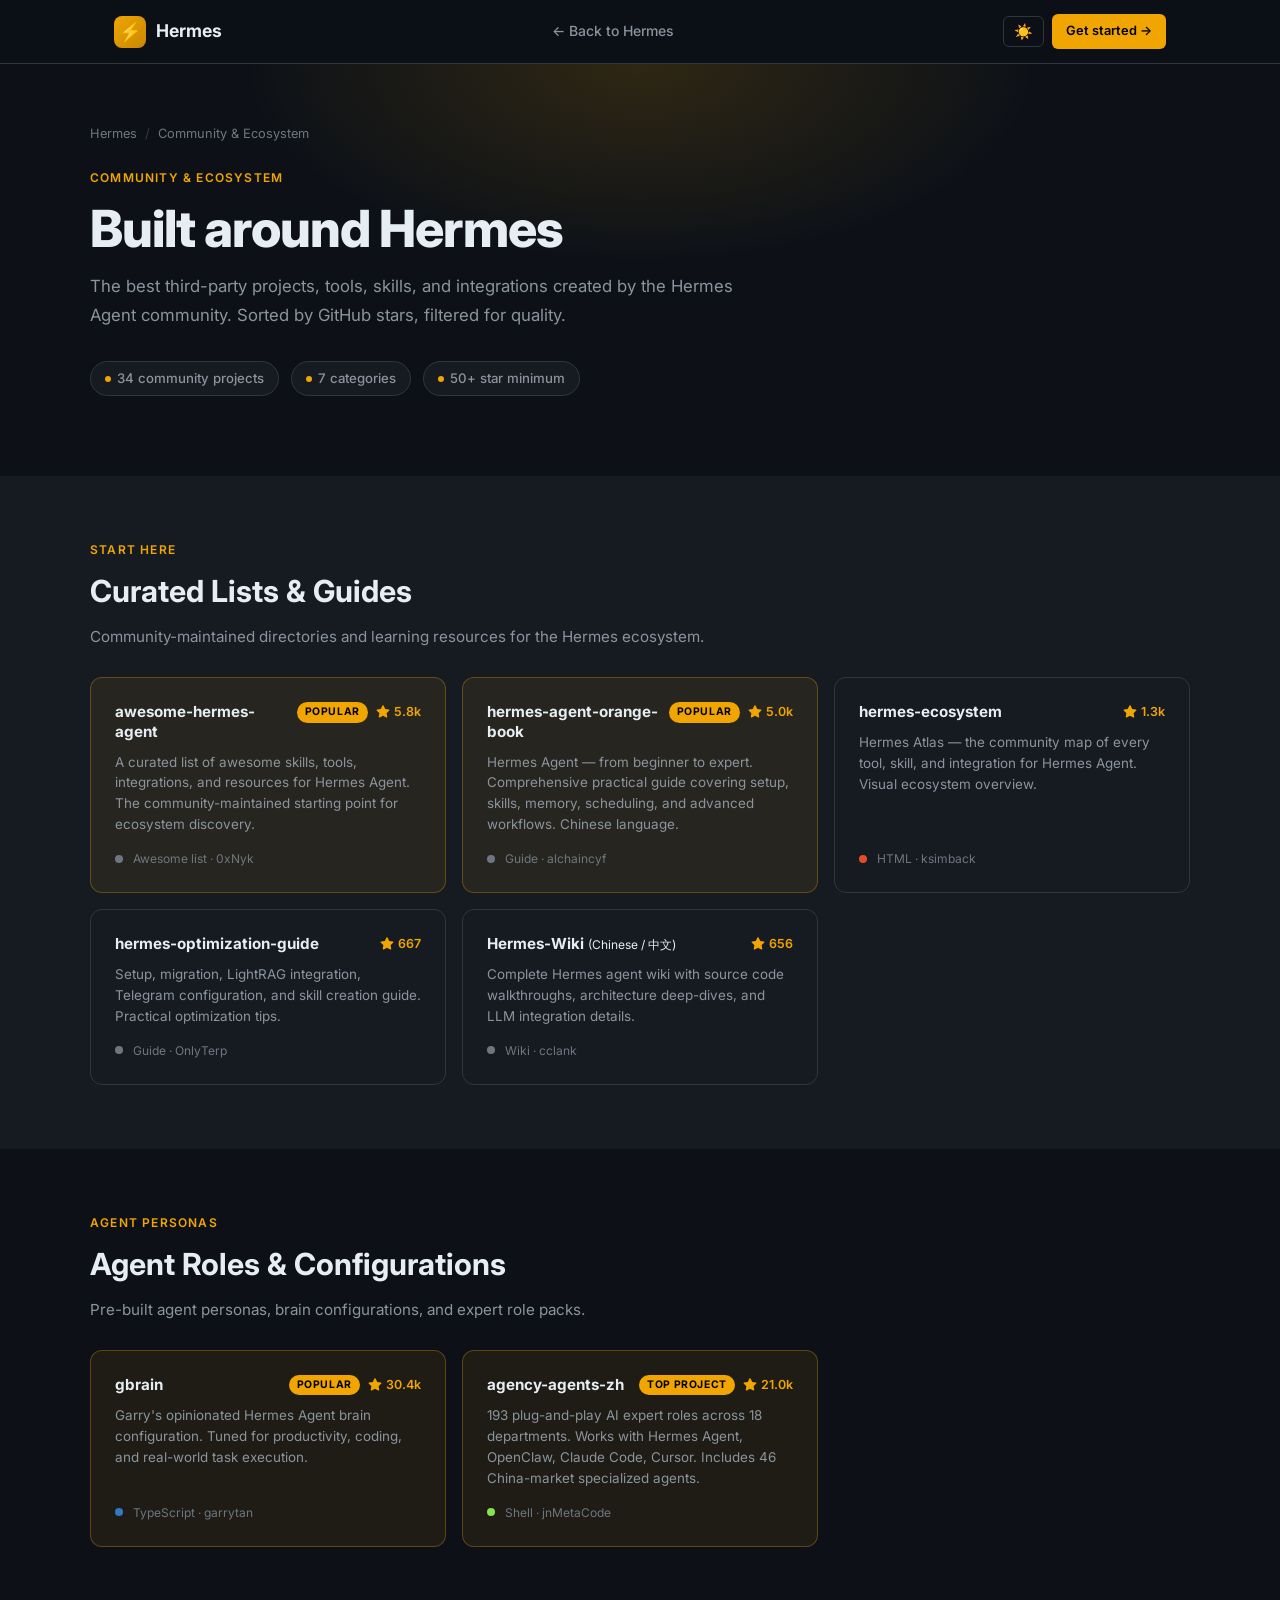
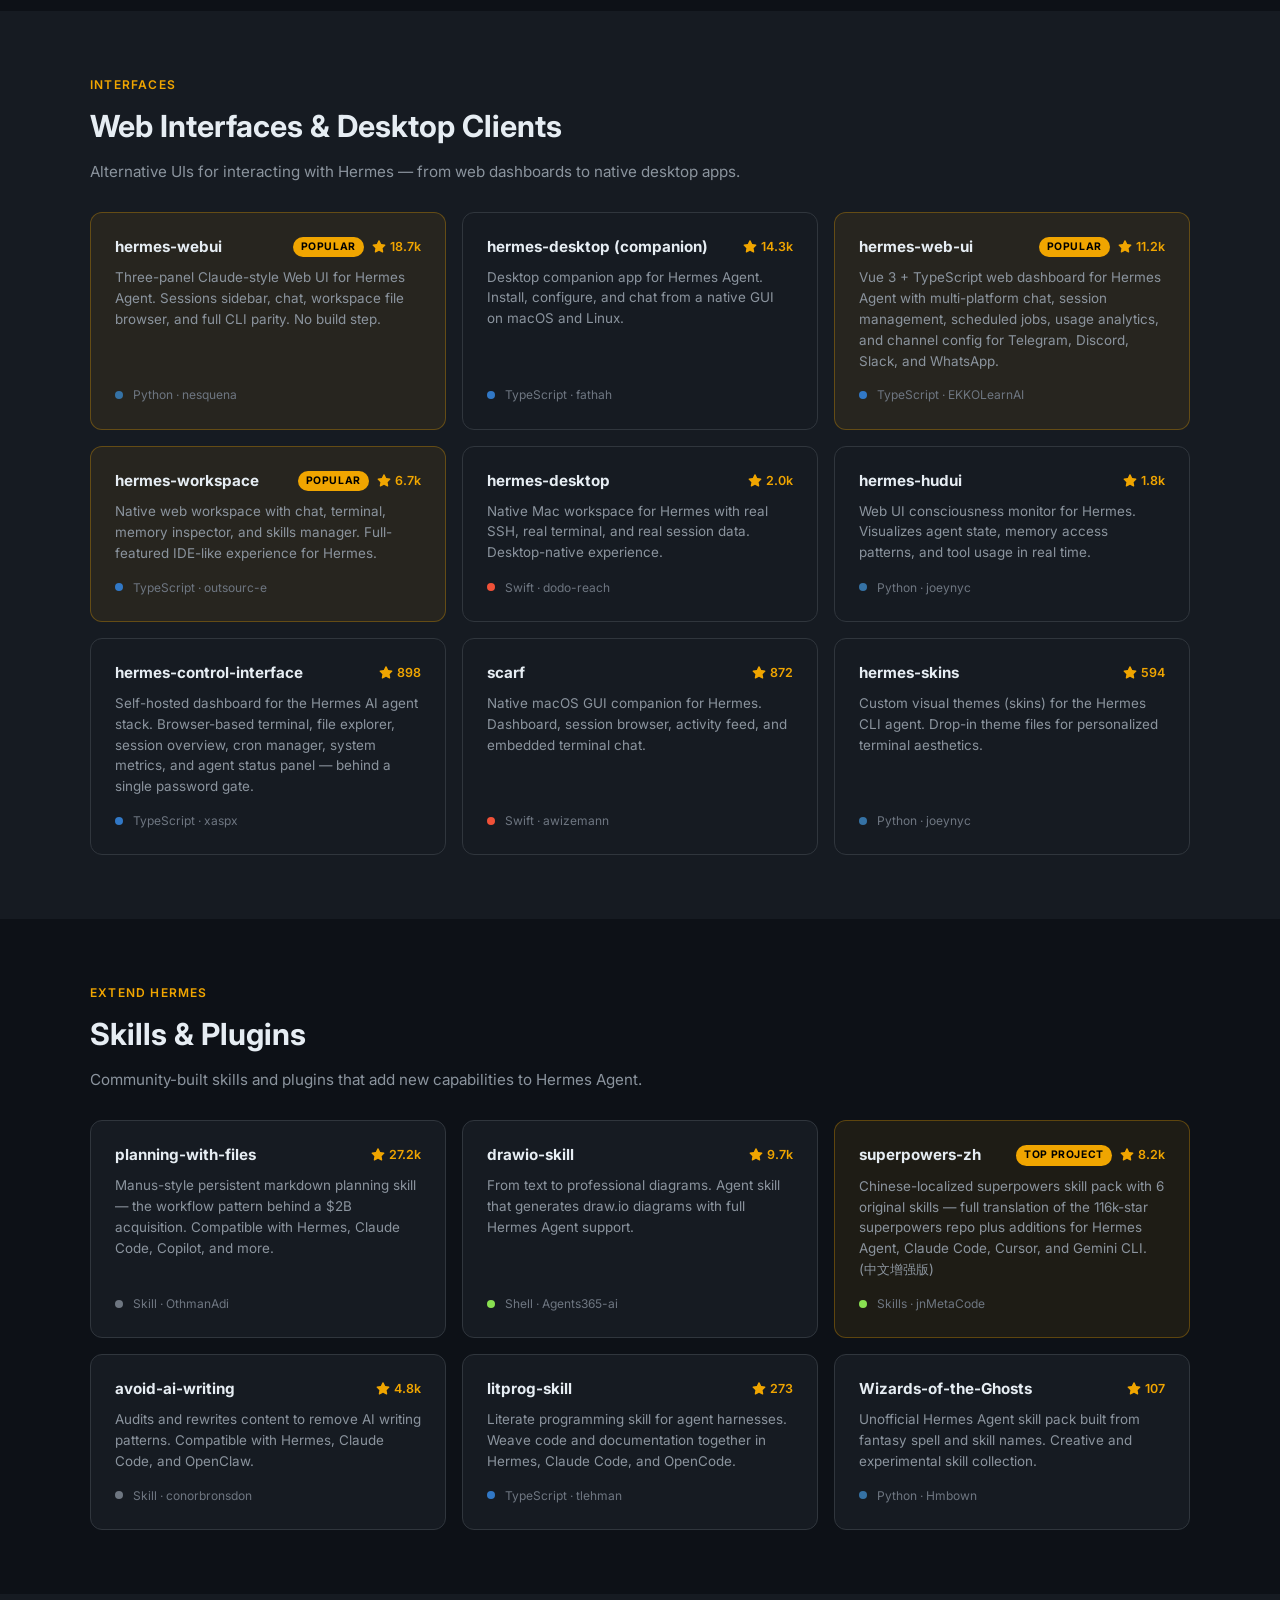
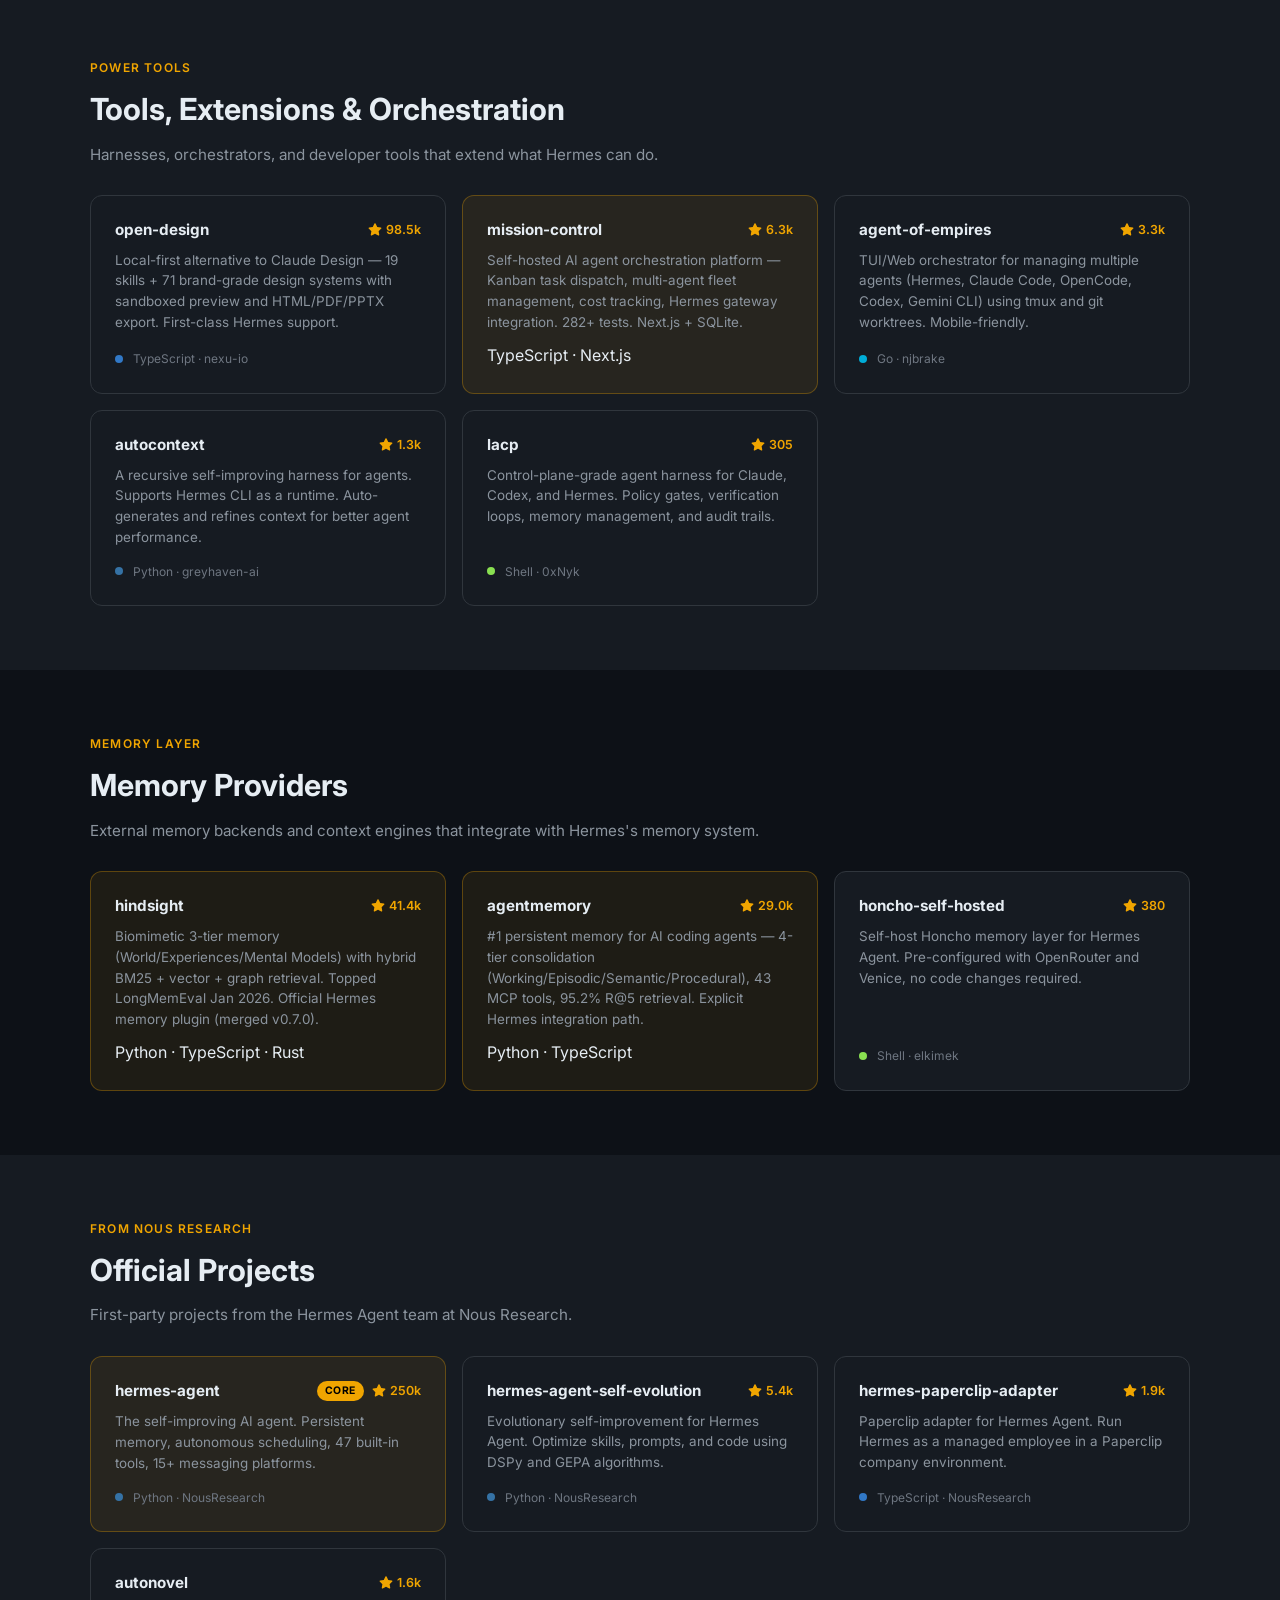
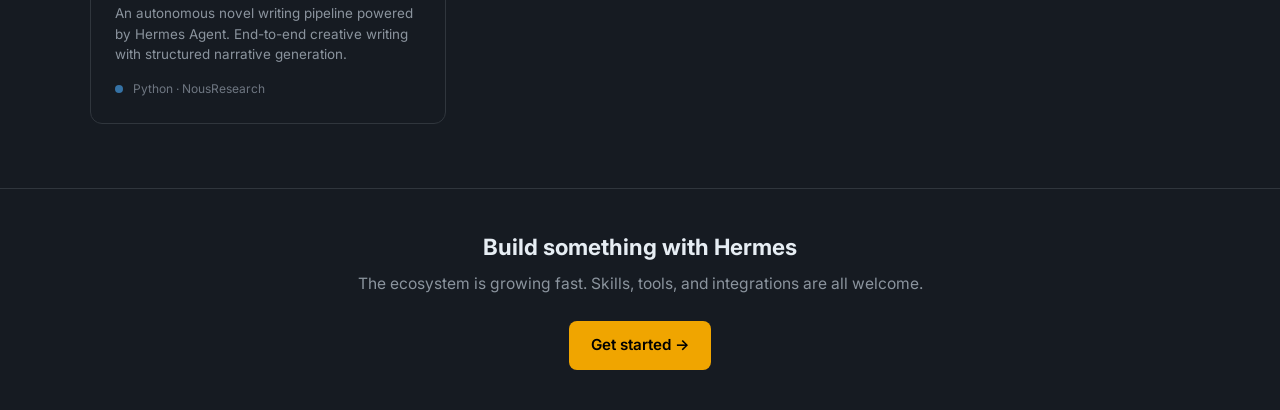
==== commit b6e753d5: "docs(community): daily star count refresh + re-sort by stars" ====
--- a/community/index.html
+++ b/community/index.html
@@ -273,7 +273,7 @@
         <a href="https://github.com/OnlyTerp/hermes-optimization-guide" target="_blank" rel="noopener" class="project-card">
           <div class="project-header">
             <div class="project-name">hermes-optimization-guide</div>
-            <span class="project-stars"><svg viewBox="0 0 16 16"><path d="M8 .25a.75.75 0 0 1 .673.418l1.882 3.815 4.21.612a.75.75 0 0 1 .416 1.279l-3.046 2.97.719 4.192a.75.75 0 0 1-1.088.791L8 12.347l-3.766 1.98a.75.75 0 0 1-1.088-.79l.72-4.194L.818 6.374a.75.75 0 0 1 .416-1.28l4.21-.611L7.327.668A.75.75 0 0 1 8 .25z"/></svg>664</span>
+            <span class="project-stars"><svg viewBox="0 0 16 16"><path d="M8 .25a.75.75 0 0 1 .673.418l1.882 3.815 4.21.612a.75.75 0 0 1 .416 1.279l-3.046 2.97.719 4.192a.75.75 0 0 1-1.088.791L8 12.347l-3.766 1.98a.75.75 0 0 1-1.088-.79l.72-4.194L.818 6.374a.75.75 0 0 1 .416-1.28l4.21-.611L7.327.668A.75.75 0 0 1 8 .25z"/></svg>667</span>
           </div>
           <div class="project-desc">Setup, migration, LightRAG integration, Telegram configuration, and skill creation guide. Practical optimization tips.</div>
           <div class="project-meta"><span class="lang-dot lang-docs"></span> Guide &middot; OnlyTerp</div>
@@ -281,7 +281,7 @@
         <a href="https://github.com/cclank/Hermes-Wiki" target="_blank" rel="noopener" class="project-card">
           <div class="project-header">
             <div class="project-name">Hermes-Wiki <span style="font-weight: normal; font-size: 12px;">(Chinese / 中文)</span></div>
-            <span class="project-stars"><svg viewBox="0 0 16 16"><path d="M8 .25a.75.75 0 0 1 .673.418l1.882 3.815 4.21.612a.75.75 0 0 1 .416 1.279l-3.046 2.97.719 4.192a.75.75 0 0 1-1.088.791L8 12.347l-3.766 1.98a.75.75 0 0 1-1.088-.79l.72-4.194L.818 6.374a.75.75 0 0 1 .416-1.28l4.21-.611L7.327.668A.75.75 0 0 1 8 .25z"/></svg>655</span>
+            <span class="project-stars"><svg viewBox="0 0 16 16"><path d="M8 .25a.75.75 0 0 1 .673.418l1.882 3.815 4.21.612a.75.75 0 0 1 .416 1.279l-3.046 2.97.719 4.192a.75.75 0 0 1-1.088.791L8 12.347l-3.766 1.98a.75.75 0 0 1-1.088-.79l.72-4.194L.818 6.374a.75.75 0 0 1 .416-1.28l4.21-.611L7.327.668A.75.75 0 0 1 8 .25z"/></svg>656</span>
           </div>
           <div class="project-desc">Complete Hermes agent wiki with source code walkthroughs, architecture deep-dives, and LLM integration details.</div>
           <div class="project-meta"><span class="lang-dot lang-docs"></span> Wiki &middot; cclank</div>
@@ -330,7 +330,7 @@
           <div class="project-header">
             <div class="project-name">hermes-webui</div>
             <span class="featured-badge">Popular</span>
-            <span class="project-stars"><svg viewBox="0 0 16 16"><path d="M8 .25a.75.75 0 0 1 .673.418l1.882 3.815 4.21.612a.75.75 0 0 1 .416 1.279l-3.046 2.97.719 4.192a.75.75 0 0 1-1.088.791L8 12.347l-3.766 1.98a.75.75 0 0 1-1.088-.79l.72-4.194L.818 6.374a.75.75 0 0 1 .416-1.28l4.21-.611L7.327.668A.75.75 0 0 1 8 .25z"/></svg>18.6k</span>
+            <span class="project-stars"><svg viewBox="0 0 16 16"><path d="M8 .25a.75.75 0 0 1 .673.418l1.882 3.815 4.21.612a.75.75 0 0 1 .416 1.279l-3.046 2.97.719 4.192a.75.75 0 0 1-1.088.791L8 12.347l-3.766 1.98a.75.75 0 0 1-1.088-.79l.72-4.194L.818 6.374a.75.75 0 0 1 .416-1.28l4.21-.611L7.327.668A.75.75 0 0 1 8 .25z"/></svg>18.7k</span>
           </div>
           <div class="project-desc">Three-panel Claude-style Web UI for Hermes Agent. Sessions sidebar, chat, workspace file browser, and full CLI parity. No build step.</div>
           <div class="project-meta"><span class="lang-dot lang-python"></span> Python &middot; nesquena</div>
@@ -380,7 +380,7 @@
         <a href="https://github.com/xaspx/hermes-control-interface" target="_blank" rel="noopener" class="project-card">
           <div class="project-header">
             <div class="project-name">hermes-control-interface</div>
-            <span class="project-stars"><svg viewBox="0 0 16 16"><path d="M8 .25a.75.75 0 0 1 .673.418l1.882 3.815 4.21.612a.75.75 0 0 1 .416 1.279l-3.046 2.97.719 4.192a.75.75 0 0 1-1.088.791L8 12.347l-3.766 1.98a.75.75 0 0 1-1.088-.79l.72-4.194L.818 6.374a.75.75 0 0 1 .416-1.28l4.21-.611L7.327.668A.75.75 0 0 1 8 .25z"/></svg>897</span>
+            <span class="project-stars"><svg viewBox="0 0 16 16"><path d="M8 .25a.75.75 0 0 1 .673.418l1.882 3.815 4.21.612a.75.75 0 0 1 .416 1.279l-3.046 2.97.719 4.192a.75.75 0 0 1-1.088.791L8 12.347l-3.766 1.98a.75.75 0 0 1-1.088-.79l.72-4.194L.818 6.374a.75.75 0 0 1 .416-1.28l4.21-.611L7.327.668A.75.75 0 0 1 8 .25z"/></svg>898</span>
           </div>
           <div class="project-desc">Self-hosted dashboard for the Hermes AI agent stack. Browser-based terminal, file explorer, session overview, cron manager, system metrics, and agent status panel — behind a single password gate.</div>
           <div class="project-meta"><span class="lang-dot lang-ts"></span> TypeScript &middot; xaspx</div>
@@ -388,7 +388,7 @@
         <a href="https://github.com/awizemann/scarf" target="_blank" rel="noopener" class="project-card">
           <div class="project-header">
             <div class="project-name">scarf</div>
-            <span class="project-stars"><svg viewBox="0 0 16 16"><path d="M8 .25a.75.75 0 0 1 .673.418l1.882 3.815 4.21.612a.75.75 0 0 1 .416 1.279l-3.046 2.97.719 4.192a.75.75 0 0 1-1.088.791L8 12.347l-3.766 1.98a.75.75 0 0 1-1.088-.79l.72-4.194L.818 6.374a.75.75 0 0 1 .416-1.28l4.21-.611L7.327.668A.75.75 0 0 1 8 .25z"/></svg>867</span>
+            <span class="project-stars"><svg viewBox="0 0 16 16"><path d="M8 .25a.75.75 0 0 1 .673.418l1.882 3.815 4.21.612a.75.75 0 0 1 .416 1.279l-3.046 2.97.719 4.192a.75.75 0 0 1-1.088.791L8 12.347l-3.766 1.98a.75.75 0 0 1-1.088-.79l.72-4.194L.818 6.374a.75.75 0 0 1 .416-1.28l4.21-.611L7.327.668A.75.75 0 0 1 8 .25z"/></svg>872</span>
           </div>
           <div class="project-desc">Native macOS GUI companion for Hermes. Dashboard, session browser, activity feed, and embedded terminal chat.</div>
           <div class="project-meta"><span class="lang-dot lang-swift"></span> Swift &middot; awizemann</div>
@@ -396,7 +396,7 @@
         <a href="https://github.com/joeynyc/hermes-skins" target="_blank" rel="noopener" class="project-card">
           <div class="project-header">
             <div class="project-name">hermes-skins</div>
-            <span class="project-stars"><svg viewBox="0 0 16 16"><path d="M8 .25a.75.75 0 0 1 .673.418l1.882 3.815 4.21.612a.75.75 0 0 1 .416 1.279l-3.046 2.97.719 4.192a.75.75 0 0 1-1.088.791L8 12.347l-3.766 1.98a.75.75 0 0 1-1.088-.79l.72-4.194L.818 6.374a.75.75 0 0 1 .416-1.28l4.21-.611L7.327.668A.75.75 0 0 1 8 .25z"/></svg>593</span>
+            <span class="project-stars"><svg viewBox="0 0 16 16"><path d="M8 .25a.75.75 0 0 1 .673.418l1.882 3.815 4.21.612a.75.75 0 0 1 .416 1.279l-3.046 2.97.719 4.192a.75.75 0 0 1-1.088.791L8 12.347l-3.766 1.98a.75.75 0 0 1-1.088-.79l.72-4.194L.818 6.374a.75.75 0 0 1 .416-1.28l4.21-.611L7.327.668A.75.75 0 0 1 8 .25z"/></svg>594</span>
           </div>
           <div class="project-desc">Custom visual themes (skins) for the Hermes CLI agent. Drop-in theme files for personalized terminal aesthetics.</div>
           <div class="project-meta"><span class="lang-dot lang-python"></span> Python &middot; joeynyc</div>
@@ -440,7 +440,7 @@
         <a href="https://github.com/conorbronsdon/avoid-ai-writing" target="_blank" rel="noopener" class="project-card">
           <div class="project-header">
             <div class="project-name">avoid-ai-writing</div>
-            <span class="project-stars"><svg viewBox="0 0 16 16"><path d="M8 .25a.75.75 0 0 1 .673.418l1.882 3.815 4.21.612a.75.75 0 0 1 .416 1.279l-3.046 2.97.719 4.192a.75.75 0 0 1-1.088.791L8 12.347l-3.766 1.98a.75.75 0 0 1-1.088-.79l.72-4.194L.818 6.374a.75.75 0 0 1 .416-1.28l4.21-.611L7.327.668A.75.75 0 0 1 8 .25z"/></svg>4.7k</span>
+            <span class="project-stars"><svg viewBox="0 0 16 16"><path d="M8 .25a.75.75 0 0 1 .673.418l1.882 3.815 4.21.612a.75.75 0 0 1 .416 1.279l-3.046 2.97.719 4.192a.75.75 0 0 1-1.088.791L8 12.347l-3.766 1.98a.75.75 0 0 1-1.088-.79l.72-4.194L.818 6.374a.75.75 0 0 1 .416-1.28l4.21-.611L7.327.668A.75.75 0 0 1 8 .25z"/></svg>4.8k</span>
           </div>
           <div class="project-desc">Audits and rewrites content to remove AI writing patterns. Compatible with Hermes, Claude Code, and OpenClaw.</div>
           <div class="project-meta"><span class="lang-dot lang-docs"></span> Skill &middot; conorbronsdon</div>
@@ -475,7 +475,7 @@
         <a href="https://github.com/nexu-io/open-design" target="_blank" rel="noopener" class="project-card">
           <div class="project-header">
             <div class="project-name">open-design</div>
-            <span class="project-stars"><svg viewBox="0 0 16 16"><path d="M8 .25a.75.75 0 0 1 .673.418l1.882 3.815 4.21.612a.75.75 0 0 1 .416 1.279l-3.046 2.97.719 4.192a.75.75 0 0 1-1.088.791L8 12.347l-3.766 1.98a.75.75 0 0 1-1.088-.79l.72-4.194L.818 6.374a.75.75 0 0 1 .416-1.28l4.21-.611L7.327.668A.75.75 0 0 1 8 .25z"/></svg>98.4k</span>
+            <span class="project-stars"><svg viewBox="0 0 16 16"><path d="M8 .25a.75.75 0 0 1 .673.418l1.882 3.815 4.21.612a.75.75 0 0 1 .416 1.279l-3.046 2.97.719 4.192a.75.75 0 0 1-1.088.791L8 12.347l-3.766 1.98a.75.75 0 0 1-1.088-.79l.72-4.194L.818 6.374a.75.75 0 0 1 .416-1.28l4.21-.611L7.327.668A.75.75 0 0 1 8 .25z"/></svg>98.5k</span>
           </div>
           <div class="project-desc">Local-first alternative to Claude Design — 19 skills + 71 brand-grade design systems with sandboxed preview and HTML/PDF/PPTX export. First-class Hermes support.</div>
           <div class="project-meta"><span class="lang-dot lang-ts"></span> TypeScript &middot; nexu-io</div>
@@ -526,7 +526,7 @@
         <a href="https://github.com/vectorize-io/hindsight" target="_blank" rel="noopener" class="project-card featured">
           <div class="project-header">
             <div class="project-name">hindsight</div>
-            <span class="project-stars"><svg viewBox="0 0 16 16"><path d="M8 .25a.75.75 0 0 1 .673.418l1.882 3.815 4.21.612a.75.75 0 0 1 .416 1.279l-3.046 2.97.719 4.192a.75.75 0 0 1-1.088.791L8 12.347l-3.766 1.98a.75.75 0 0 1-1.088-.79l.72-4.194L.818 6.374a.75.75 0 0 1 .416-1.28l4.21-.611L7.327.668A.75.75 0 0 1 8 .25z"/></svg>38.2k</span>
+            <span class="project-stars"><svg viewBox="0 0 16 16"><path d="M8 .25a.75.75 0 0 1 .673.418l1.882 3.815 4.21.612a.75.75 0 0 1 .416 1.279l-3.046 2.97.719 4.192a.75.75 0 0 1-1.088.791L8 12.347l-3.766 1.98a.75.75 0 0 1-1.088-.79l.72-4.194L.818 6.374a.75.75 0 0 1 .416-1.28l4.21-.611L7.327.668A.75.75 0 0 1 8 .25z"/></svg>41.4k</span>
           </div>
           <div class="project-desc">Biomimetic 3-tier memory (World/Experiences/Mental Models) with hybrid BM25 + vector + graph retrieval. Topped LongMemEval Jan 2026. Official Hermes memory plugin (merged v0.7.0).</div>
           <div class="project-lang">Python · TypeScript · Rust</div>
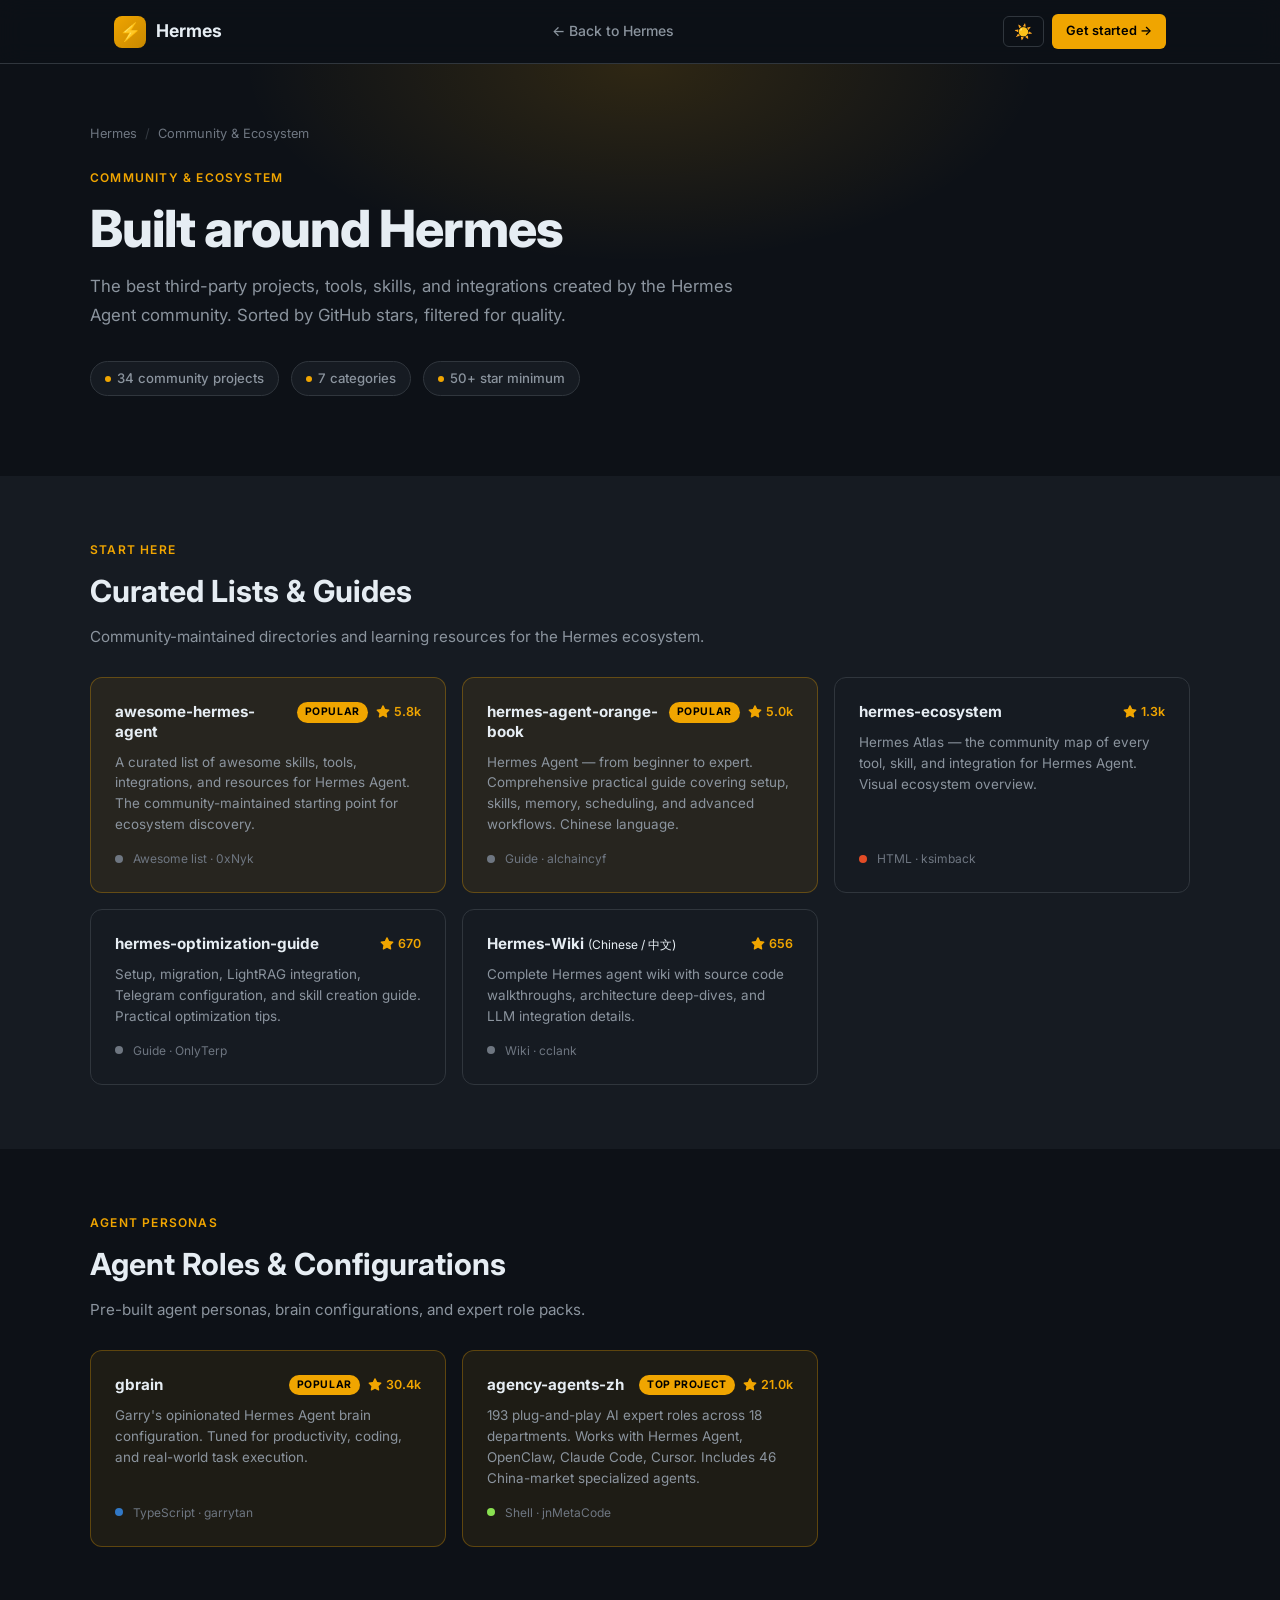
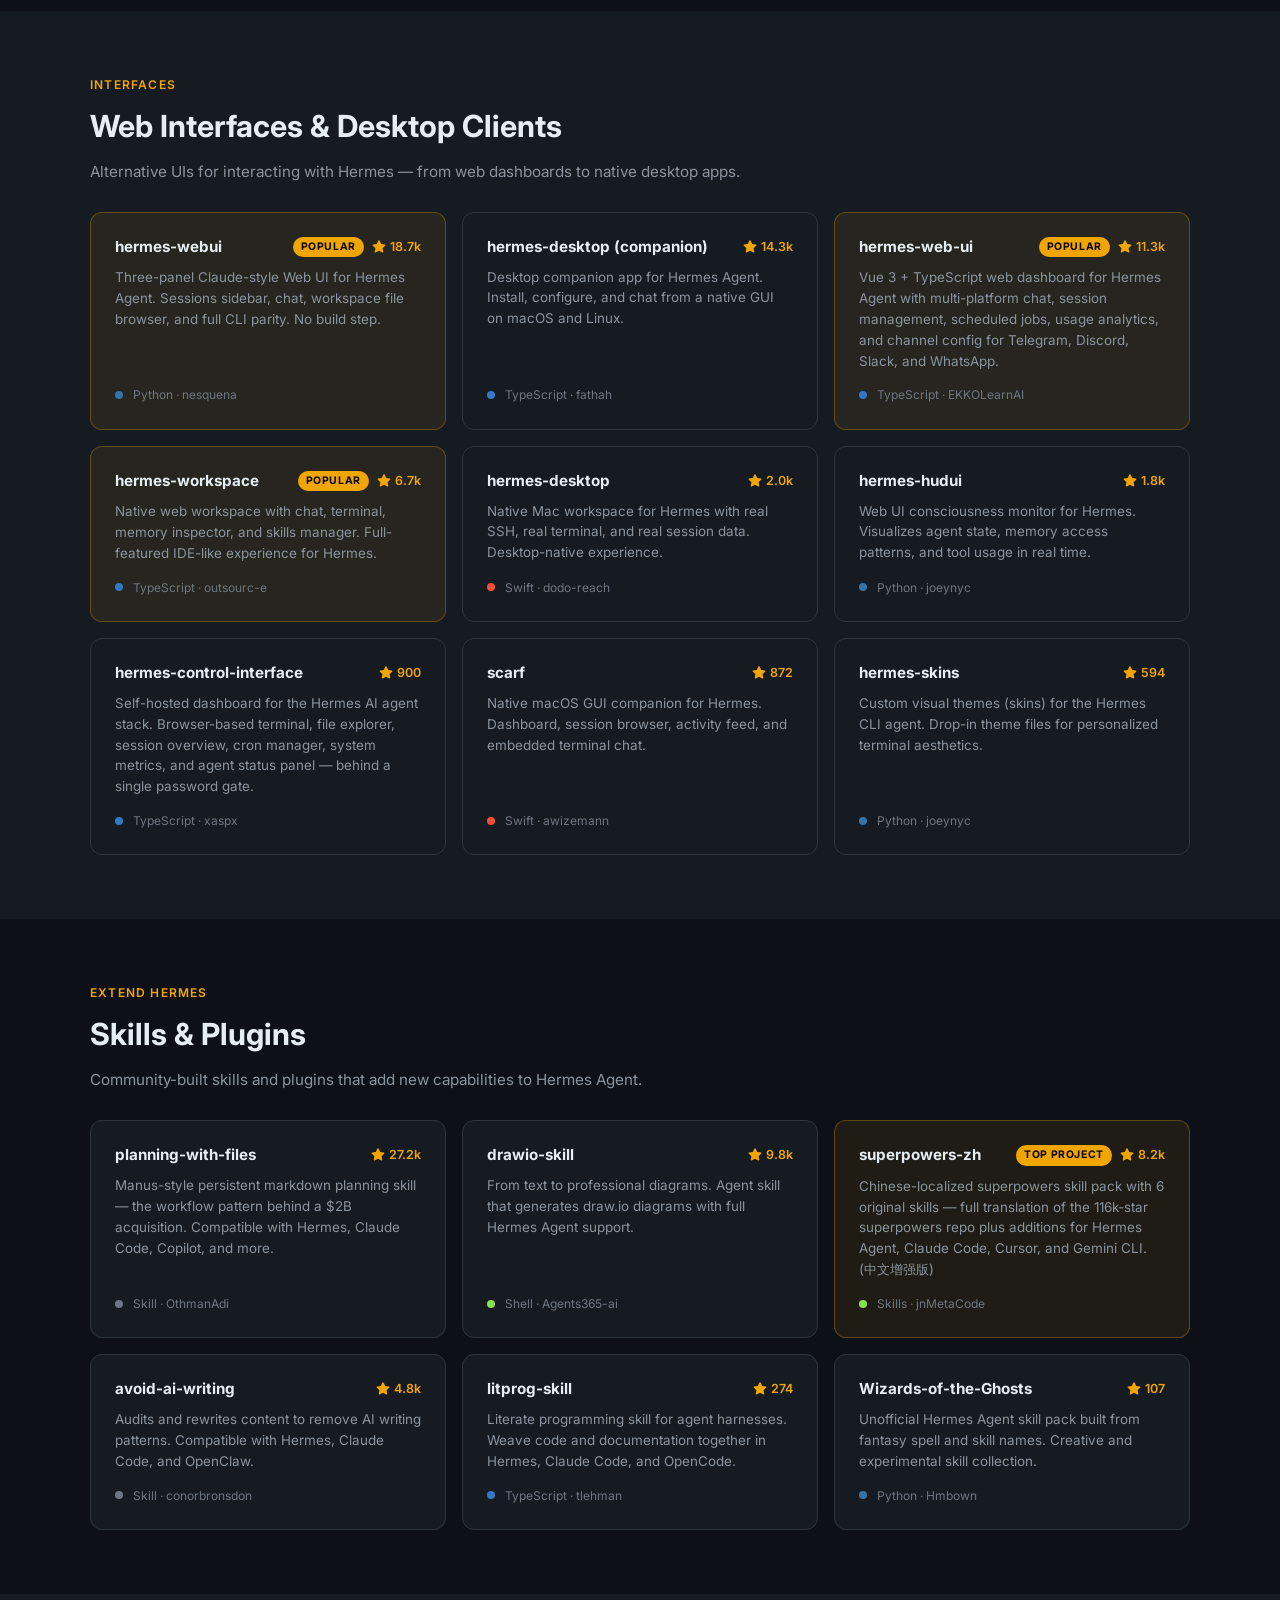
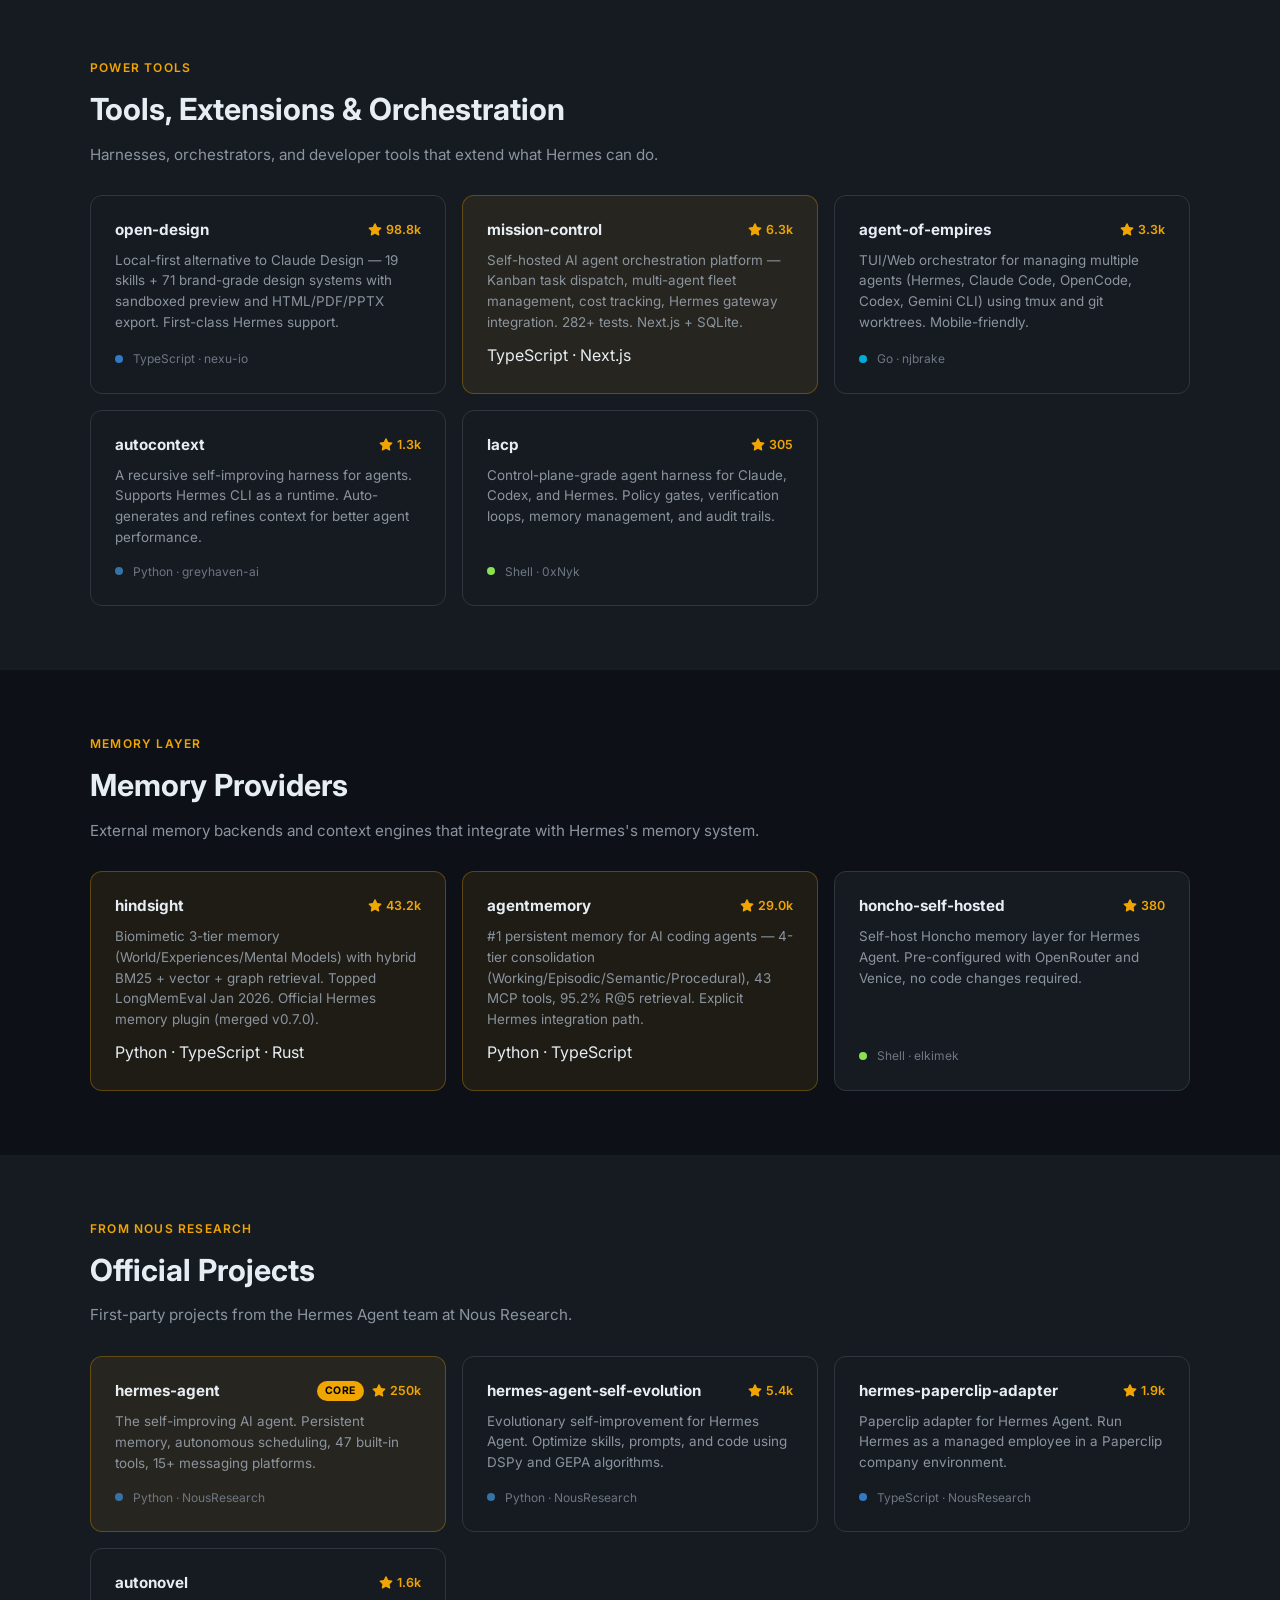
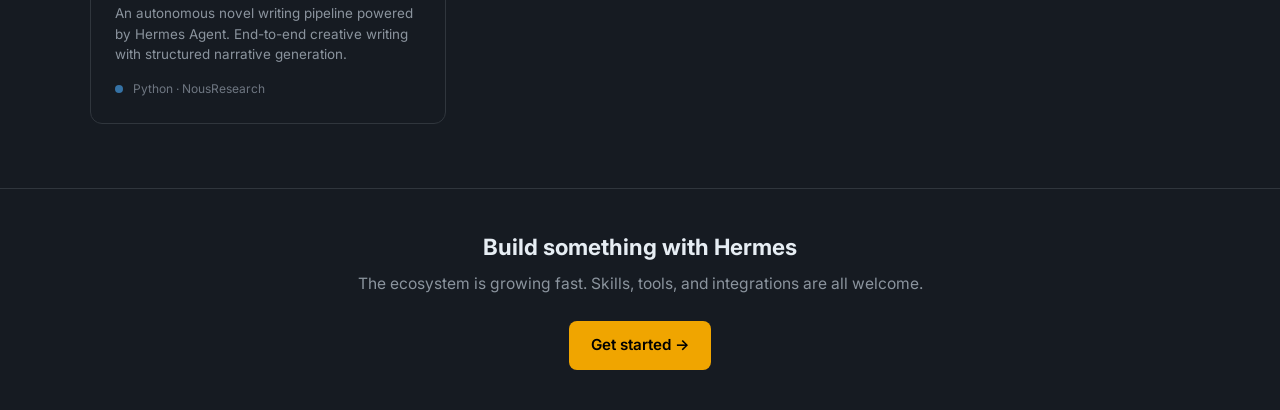
==== commit 29064497: "docs(community): daily star count refresh + re-sort by stars" ====
--- a/community/index.html
+++ b/community/index.html
@@ -273,7 +273,7 @@
         <a href="https://github.com/OnlyTerp/hermes-optimization-guide" target="_blank" rel="noopener" class="project-card">
           <div class="project-header">
             <div class="project-name">hermes-optimization-guide</div>
-            <span class="project-stars"><svg viewBox="0 0 16 16"><path d="M8 .25a.75.75 0 0 1 .673.418l1.882 3.815 4.21.612a.75.75 0 0 1 .416 1.279l-3.046 2.97.719 4.192a.75.75 0 0 1-1.088.791L8 12.347l-3.766 1.98a.75.75 0 0 1-1.088-.79l.72-4.194L.818 6.374a.75.75 0 0 1 .416-1.28l4.21-.611L7.327.668A.75.75 0 0 1 8 .25z"/></svg>667</span>
+            <span class="project-stars"><svg viewBox="0 0 16 16"><path d="M8 .25a.75.75 0 0 1 .673.418l1.882 3.815 4.21.612a.75.75 0 0 1 .416 1.279l-3.046 2.97.719 4.192a.75.75 0 0 1-1.088.791L8 12.347l-3.766 1.98a.75.75 0 0 1-1.088-.79l.72-4.194L.818 6.374a.75.75 0 0 1 .416-1.28l4.21-.611L7.327.668A.75.75 0 0 1 8 .25z"/></svg>670</span>
           </div>
           <div class="project-desc">Setup, migration, LightRAG integration, Telegram configuration, and skill creation guide. Practical optimization tips.</div>
           <div class="project-meta"><span class="lang-dot lang-docs"></span> Guide &middot; OnlyTerp</div>
@@ -347,7 +347,7 @@
           <div class="project-header">
             <div class="project-name">hermes-web-ui</div>
             <span class="featured-badge">Popular</span>
-            <span class="project-stars"><svg viewBox="0 0 16 16"><path d="M8 .25a.75.75 0 0 1 .673.418l1.882 3.815 4.21.612a.75.75 0 0 1 .416 1.279l-3.046 2.97.719 4.192a.75.75 0 0 1-1.088.791L8 12.347l-3.766 1.98a.75.75 0 0 1-1.088-.79l.72-4.194L.818 6.374a.75.75 0 0 1 .416-1.28l4.21-.611L7.327.668A.75.75 0 0 1 8 .25z"/></svg>11.2k</span>
+            <span class="project-stars"><svg viewBox="0 0 16 16"><path d="M8 .25a.75.75 0 0 1 .673.418l1.882 3.815 4.21.612a.75.75 0 0 1 .416 1.279l-3.046 2.97.719 4.192a.75.75 0 0 1-1.088.791L8 12.347l-3.766 1.98a.75.75 0 0 1-1.088-.79l.72-4.194L.818 6.374a.75.75 0 0 1 .416-1.28l4.21-.611L7.327.668A.75.75 0 0 1 8 .25z"/></svg>11.3k</span>
           </div>
           <div class="project-desc">Vue 3 + TypeScript web dashboard for Hermes Agent with multi-platform chat, session management, scheduled jobs, usage analytics, and channel config for Telegram, Discord, Slack, and WhatsApp.</div>
           <div class="project-meta"><span class="lang-dot lang-ts"></span> TypeScript &middot; EKKOLearnAI</div>
@@ -380,7 +380,7 @@
         <a href="https://github.com/xaspx/hermes-control-interface" target="_blank" rel="noopener" class="project-card">
           <div class="project-header">
             <div class="project-name">hermes-control-interface</div>
-            <span class="project-stars"><svg viewBox="0 0 16 16"><path d="M8 .25a.75.75 0 0 1 .673.418l1.882 3.815 4.21.612a.75.75 0 0 1 .416 1.279l-3.046 2.97.719 4.192a.75.75 0 0 1-1.088.791L8 12.347l-3.766 1.98a.75.75 0 0 1-1.088-.79l.72-4.194L.818 6.374a.75.75 0 0 1 .416-1.28l4.21-.611L7.327.668A.75.75 0 0 1 8 .25z"/></svg>898</span>
+            <span class="project-stars"><svg viewBox="0 0 16 16"><path d="M8 .25a.75.75 0 0 1 .673.418l1.882 3.815 4.21.612a.75.75 0 0 1 .416 1.279l-3.046 2.97.719 4.192a.75.75 0 0 1-1.088.791L8 12.347l-3.766 1.98a.75.75 0 0 1-1.088-.79l.72-4.194L.818 6.374a.75.75 0 0 1 .416-1.28l4.21-.611L7.327.668A.75.75 0 0 1 8 .25z"/></svg>900</span>
           </div>
           <div class="project-desc">Self-hosted dashboard for the Hermes AI agent stack. Browser-based terminal, file explorer, session overview, cron manager, system metrics, and agent status panel — behind a single password gate.</div>
           <div class="project-meta"><span class="lang-dot lang-ts"></span> TypeScript &middot; xaspx</div>
@@ -423,7 +423,7 @@
         <a href="https://github.com/Agents365-ai/drawio-skill" target="_blank" rel="noopener" class="project-card">
           <div class="project-header">
             <div class="project-name">drawio-skill</div>
-            <span class="project-stars"><svg viewBox="0 0 16 16"><path d="M8 .25a.75.75 0 0 1 .673.418l1.882 3.815 4.21.612a.75.75 0 0 1 .416 1.279l-3.046 2.97.719 4.192a.75.75 0 0 1-1.088.791L8 12.347l-3.766 1.98a.75.75 0 0 1-1.088-.79l.72-4.194L.818 6.374a.75.75 0 0 1 .416-1.28l4.21-.611L7.327.668A.75.75 0 0 1 8 .25z"/></svg>9.7k</span>
+            <span class="project-stars"><svg viewBox="0 0 16 16"><path d="M8 .25a.75.75 0 0 1 .673.418l1.882 3.815 4.21.612a.75.75 0 0 1 .416 1.279l-3.046 2.97.719 4.192a.75.75 0 0 1-1.088.791L8 12.347l-3.766 1.98a.75.75 0 0 1-1.088-.79l.72-4.194L.818 6.374a.75.75 0 0 1 .416-1.28l4.21-.611L7.327.668A.75.75 0 0 1 8 .25z"/></svg>9.8k</span>
           </div>
           <div class="project-desc">From text to professional diagrams. Agent skill that generates draw.io diagrams with full Hermes Agent support.</div>
           <div class="project-meta"><span class="lang-dot lang-shell"></span> Shell &middot; Agents365-ai</div>
@@ -448,7 +448,7 @@
         <a href="https://github.com/tlehman/litprog-skill" target="_blank" rel="noopener" class="project-card">
           <div class="project-header">
             <div class="project-name">litprog-skill</div>
-            <span class="project-stars"><svg viewBox="0 0 16 16"><path d="M8 .25a.75.75 0 0 1 .673.418l1.882 3.815 4.21.612a.75.75 0 0 1 .416 1.279l-3.046 2.97.719 4.192a.75.75 0 0 1-1.088.791L8 12.347l-3.766 1.98a.75.75 0 0 1-1.088-.79l.72-4.194L.818 6.374a.75.75 0 0 1 .416-1.28l4.21-.611L7.327.668A.75.75 0 0 1 8 .25z"/></svg>273</span>
+            <span class="project-stars"><svg viewBox="0 0 16 16"><path d="M8 .25a.75.75 0 0 1 .673.418l1.882 3.815 4.21.612a.75.75 0 0 1 .416 1.279l-3.046 2.97.719 4.192a.75.75 0 0 1-1.088.791L8 12.347l-3.766 1.98a.75.75 0 0 1-1.088-.79l.72-4.194L.818 6.374a.75.75 0 0 1 .416-1.28l4.21-.611L7.327.668A.75.75 0 0 1 8 .25z"/></svg>274</span>
           </div>
           <div class="project-desc">Literate programming skill for agent harnesses. Weave code and documentation together in Hermes, Claude Code, and OpenCode.</div>
           <div class="project-meta"><span class="lang-dot lang-ts"></span> TypeScript &middot; tlehman</div>
@@ -475,7 +475,7 @@
         <a href="https://github.com/nexu-io/open-design" target="_blank" rel="noopener" class="project-card">
           <div class="project-header">
             <div class="project-name">open-design</div>
-            <span class="project-stars"><svg viewBox="0 0 16 16"><path d="M8 .25a.75.75 0 0 1 .673.418l1.882 3.815 4.21.612a.75.75 0 0 1 .416 1.279l-3.046 2.97.719 4.192a.75.75 0 0 1-1.088.791L8 12.347l-3.766 1.98a.75.75 0 0 1-1.088-.79l.72-4.194L.818 6.374a.75.75 0 0 1 .416-1.28l4.21-.611L7.327.668A.75.75 0 0 1 8 .25z"/></svg>98.5k</span>
+            <span class="project-stars"><svg viewBox="0 0 16 16"><path d="M8 .25a.75.75 0 0 1 .673.418l1.882 3.815 4.21.612a.75.75 0 0 1 .416 1.279l-3.046 2.97.719 4.192a.75.75 0 0 1-1.088.791L8 12.347l-3.766 1.98a.75.75 0 0 1-1.088-.79l.72-4.194L.818 6.374a.75.75 0 0 1 .416-1.28l4.21-.611L7.327.668A.75.75 0 0 1 8 .25z"/></svg>98.8k</span>
           </div>
           <div class="project-desc">Local-first alternative to Claude Design — 19 skills + 71 brand-grade design systems with sandboxed preview and HTML/PDF/PPTX export. First-class Hermes support.</div>
           <div class="project-meta"><span class="lang-dot lang-ts"></span> TypeScript &middot; nexu-io</div>
@@ -526,7 +526,7 @@
         <a href="https://github.com/vectorize-io/hindsight" target="_blank" rel="noopener" class="project-card featured">
           <div class="project-header">
             <div class="project-name">hindsight</div>
-            <span class="project-stars"><svg viewBox="0 0 16 16"><path d="M8 .25a.75.75 0 0 1 .673.418l1.882 3.815 4.21.612a.75.75 0 0 1 .416 1.279l-3.046 2.97.719 4.192a.75.75 0 0 1-1.088.791L8 12.347l-3.766 1.98a.75.75 0 0 1-1.088-.79l.72-4.194L.818 6.374a.75.75 0 0 1 .416-1.28l4.21-.611L7.327.668A.75.75 0 0 1 8 .25z"/></svg>41.4k</span>
+            <span class="project-stars"><svg viewBox="0 0 16 16"><path d="M8 .25a.75.75 0 0 1 .673.418l1.882 3.815 4.21.612a.75.75 0 0 1 .416 1.279l-3.046 2.97.719 4.192a.75.75 0 0 1-1.088.791L8 12.347l-3.766 1.98a.75.75 0 0 1-1.088-.79l.72-4.194L.818 6.374a.75.75 0 0 1 .416-1.28l4.21-.611L7.327.668A.75.75 0 0 1 8 .25z"/></svg>43.2k</span>
           </div>
           <div class="project-desc">Biomimetic 3-tier memory (World/Experiences/Mental Models) with hybrid BM25 + vector + graph retrieval. Topped LongMemEval Jan 2026. Official Hermes memory plugin (merged v0.7.0).</div>
           <div class="project-lang">Python · TypeScript · Rust</div>
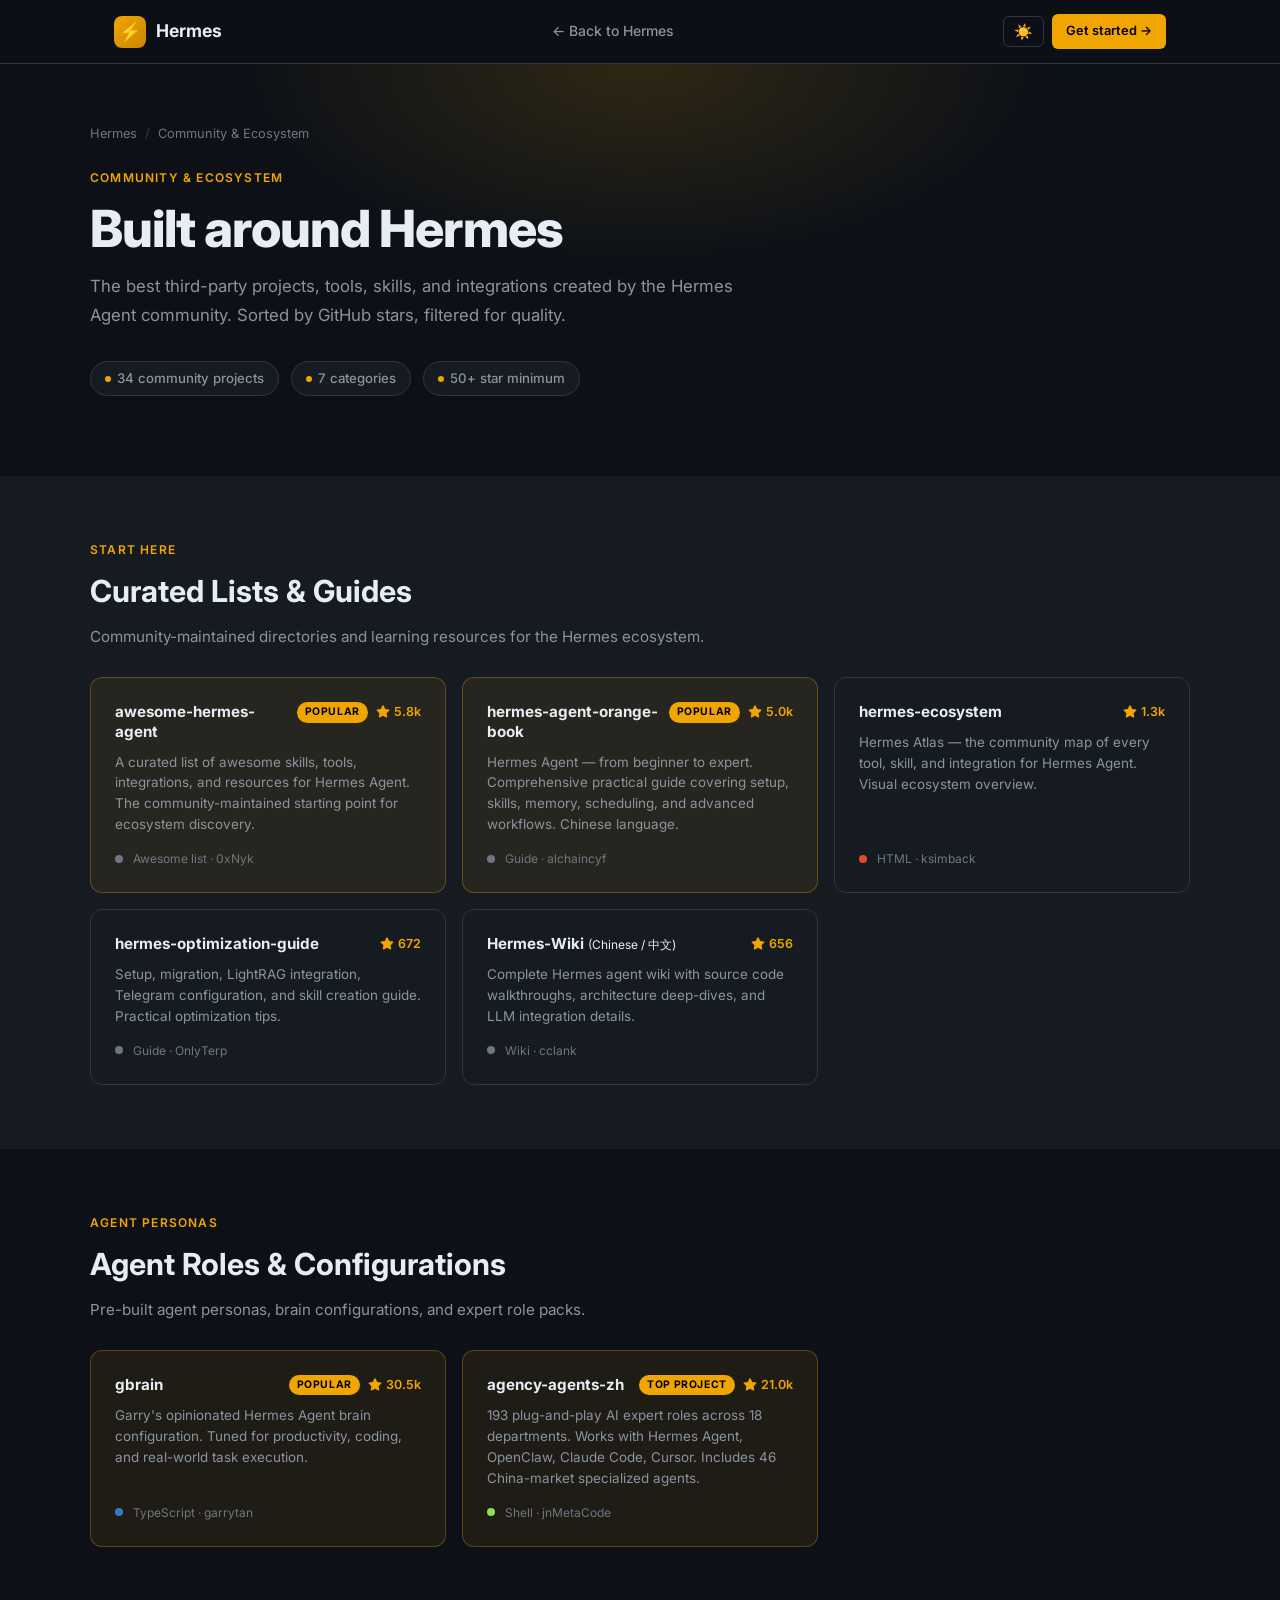
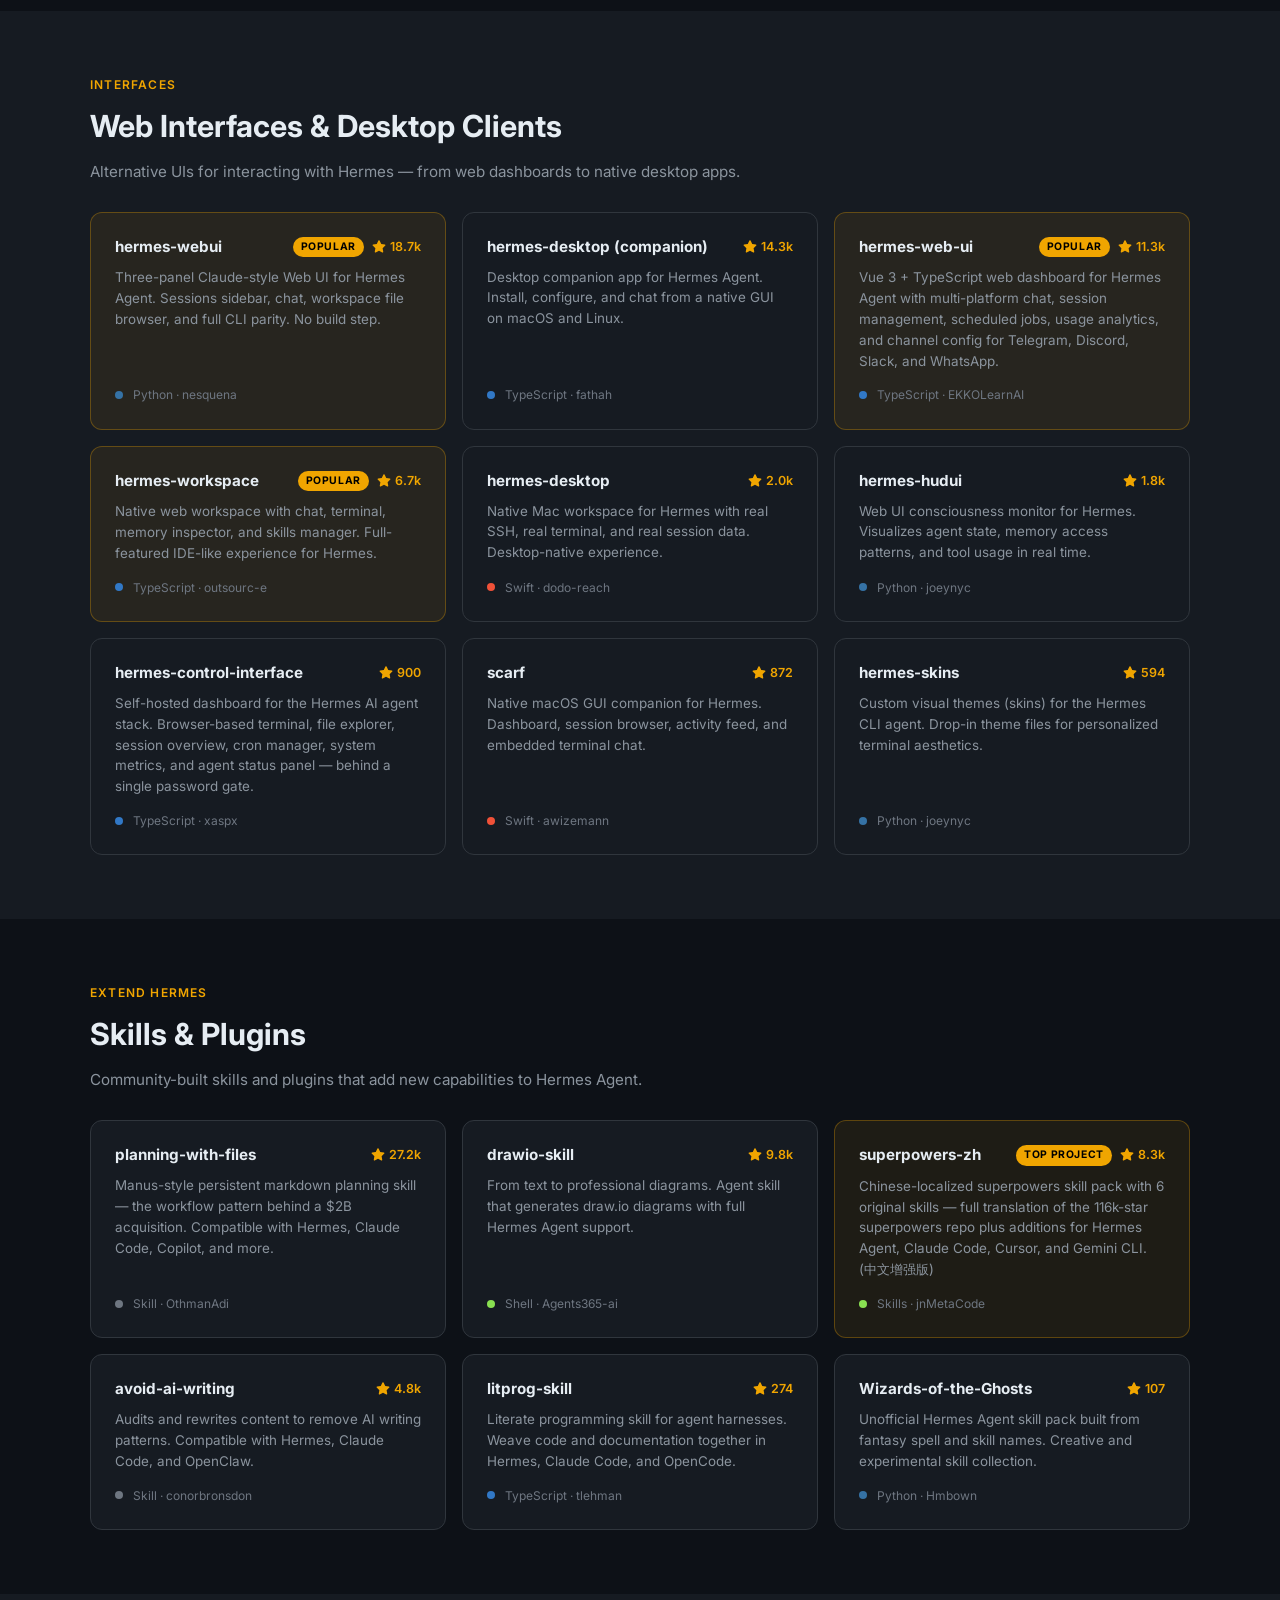
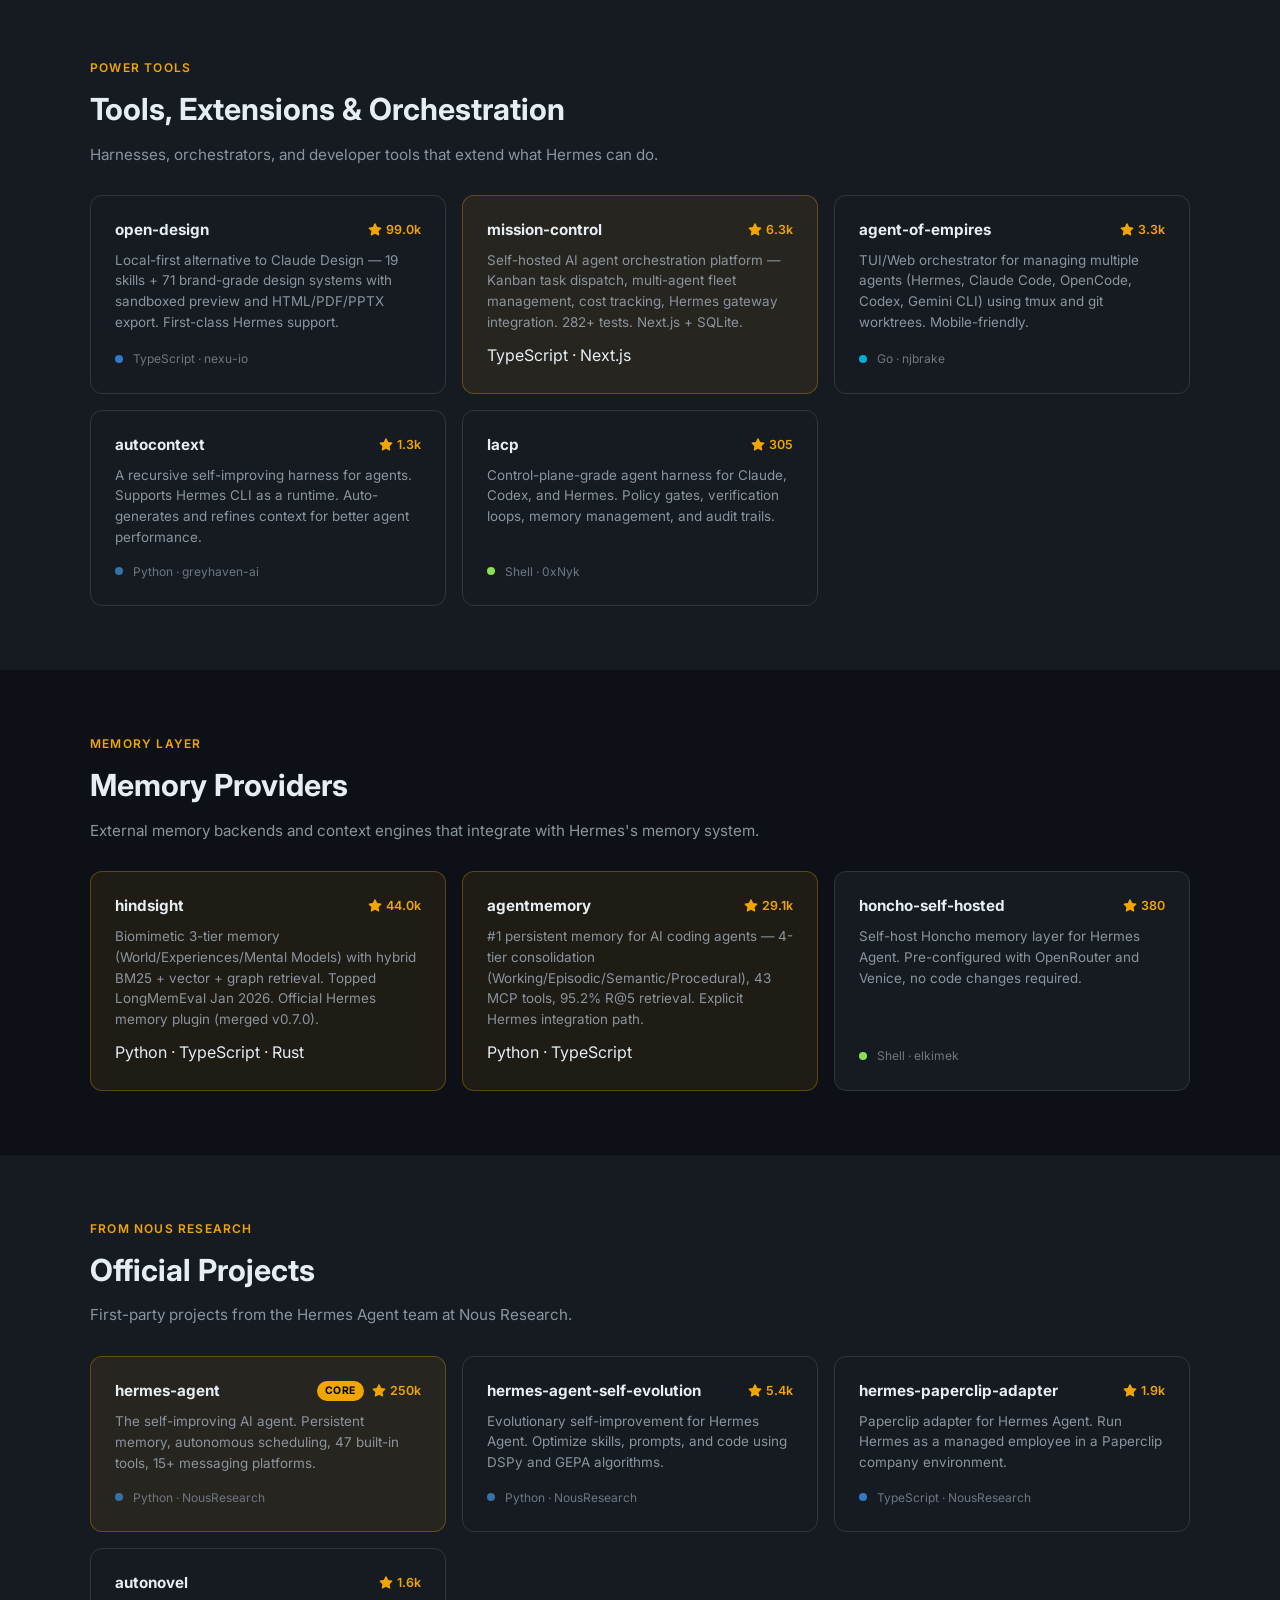
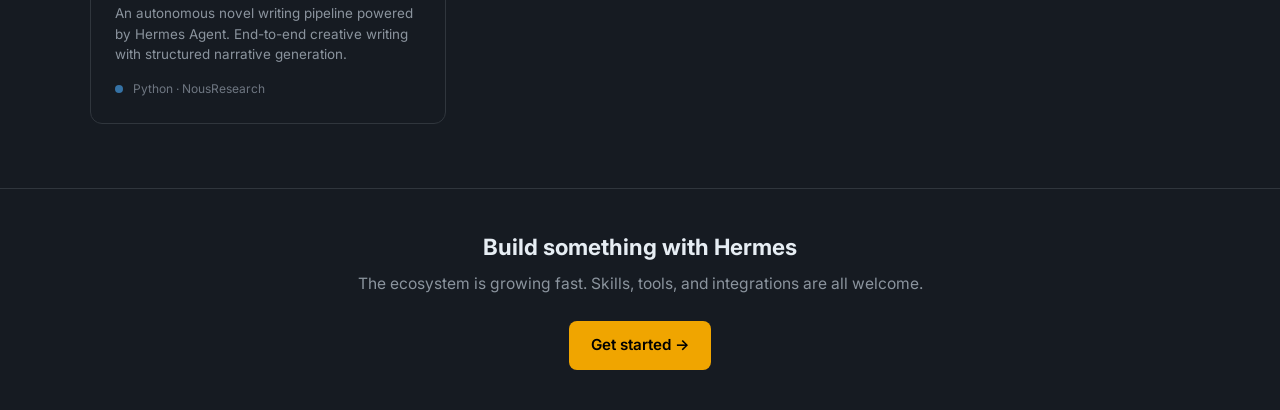
==== commit 3865f913: "docs(community): daily star count refresh + re-sort by stars" ====
--- a/community/index.html
+++ b/community/index.html
@@ -273,7 +273,7 @@
         <a href="https://github.com/OnlyTerp/hermes-optimization-guide" target="_blank" rel="noopener" class="project-card">
           <div class="project-header">
             <div class="project-name">hermes-optimization-guide</div>
-            <span class="project-stars"><svg viewBox="0 0 16 16"><path d="M8 .25a.75.75 0 0 1 .673.418l1.882 3.815 4.21.612a.75.75 0 0 1 .416 1.279l-3.046 2.97.719 4.192a.75.75 0 0 1-1.088.791L8 12.347l-3.766 1.98a.75.75 0 0 1-1.088-.79l.72-4.194L.818 6.374a.75.75 0 0 1 .416-1.28l4.21-.611L7.327.668A.75.75 0 0 1 8 .25z"/></svg>670</span>
+            <span class="project-stars"><svg viewBox="0 0 16 16"><path d="M8 .25a.75.75 0 0 1 .673.418l1.882 3.815 4.21.612a.75.75 0 0 1 .416 1.279l-3.046 2.97.719 4.192a.75.75 0 0 1-1.088.791L8 12.347l-3.766 1.98a.75.75 0 0 1-1.088-.79l.72-4.194L.818 6.374a.75.75 0 0 1 .416-1.28l4.21-.611L7.327.668A.75.75 0 0 1 8 .25z"/></svg>672</span>
           </div>
           <div class="project-desc">Setup, migration, LightRAG integration, Telegram configuration, and skill creation guide. Practical optimization tips.</div>
           <div class="project-meta"><span class="lang-dot lang-docs"></span> Guide &middot; OnlyTerp</div>
@@ -301,7 +301,7 @@
           <div class="project-header">
             <div class="project-name">gbrain</div>
             <span class="featured-badge">Popular</span>
-            <span class="project-stars"><svg viewBox="0 0 16 16"><path d="M8 .25a.75.75 0 0 1 .673.418l1.882 3.815 4.21.612a.75.75 0 0 1 .416 1.279l-3.046 2.97.719 4.192a.75.75 0 0 1-1.088.791L8 12.347l-3.766 1.98a.75.75 0 0 1-1.088-.79l.72-4.194L.818 6.374a.75.75 0 0 1 .416-1.28l4.21-.611L7.327.668A.75.75 0 0 1 8 .25z"/></svg>30.4k</span>
+            <span class="project-stars"><svg viewBox="0 0 16 16"><path d="M8 .25a.75.75 0 0 1 .673.418l1.882 3.815 4.21.612a.75.75 0 0 1 .416 1.279l-3.046 2.97.719 4.192a.75.75 0 0 1-1.088.791L8 12.347l-3.766 1.98a.75.75 0 0 1-1.088-.79l.72-4.194L.818 6.374a.75.75 0 0 1 .416-1.28l4.21-.611L7.327.668A.75.75 0 0 1 8 .25z"/></svg>30.5k</span>
           </div>
           <div class="project-desc">Garry's opinionated Hermes Agent brain configuration. Tuned for productivity, coding, and real-world task execution.</div>
           <div class="project-meta"><span class="lang-dot lang-ts"></span> TypeScript &middot; garrytan</div>
@@ -432,7 +432,7 @@
           <div class="project-header">
             <div class="project-name">superpowers-zh</div>
             <span class="featured-badge">Top project</span>
-            <span class="project-stars"><svg viewBox="0 0 16 16"><path d="M8 .25a.75.75 0 0 1 .673.418l1.882 3.815 4.21.612a.75.75 0 0 1 .416 1.279l-3.046 2.97.719 4.192a.75.75 0 0 1-1.088.791L8 12.347l-3.766 1.98a.75.75 0 0 1-1.088-.79l.72-4.194L.818 6.374a.75.75 0 0 1 .416-1.28l4.21-.611L7.327.668A.75.75 0 0 1 8 .25z"/></svg>8.2k</span>
+            <span class="project-stars"><svg viewBox="0 0 16 16"><path d="M8 .25a.75.75 0 0 1 .673.418l1.882 3.815 4.21.612a.75.75 0 0 1 .416 1.279l-3.046 2.97.719 4.192a.75.75 0 0 1-1.088.791L8 12.347l-3.766 1.98a.75.75 0 0 1-1.088-.79l.72-4.194L.818 6.374a.75.75 0 0 1 .416-1.28l4.21-.611L7.327.668A.75.75 0 0 1 8 .25z"/></svg>8.3k</span>
           </div>
           <div class="project-desc">Chinese-localized superpowers skill pack with 6 original skills — full translation of the 116k-star superpowers repo plus additions for Hermes Agent, Claude Code, Cursor, and Gemini CLI. (中文增强版)</div>
           <div class="project-meta"><span class="lang-dot lang-shell"></span> Skills &middot; jnMetaCode</div>
@@ -475,7 +475,7 @@
         <a href="https://github.com/nexu-io/open-design" target="_blank" rel="noopener" class="project-card">
           <div class="project-header">
             <div class="project-name">open-design</div>
-            <span class="project-stars"><svg viewBox="0 0 16 16"><path d="M8 .25a.75.75 0 0 1 .673.418l1.882 3.815 4.21.612a.75.75 0 0 1 .416 1.279l-3.046 2.97.719 4.192a.75.75 0 0 1-1.088.791L8 12.347l-3.766 1.98a.75.75 0 0 1-1.088-.79l.72-4.194L.818 6.374a.75.75 0 0 1 .416-1.28l4.21-.611L7.327.668A.75.75 0 0 1 8 .25z"/></svg>98.8k</span>
+            <span class="project-stars"><svg viewBox="0 0 16 16"><path d="M8 .25a.75.75 0 0 1 .673.418l1.882 3.815 4.21.612a.75.75 0 0 1 .416 1.279l-3.046 2.97.719 4.192a.75.75 0 0 1-1.088.791L8 12.347l-3.766 1.98a.75.75 0 0 1-1.088-.79l.72-4.194L.818 6.374a.75.75 0 0 1 .416-1.28l4.21-.611L7.327.668A.75.75 0 0 1 8 .25z"/></svg>99.0k</span>
           </div>
           <div class="project-desc">Local-first alternative to Claude Design — 19 skills + 71 brand-grade design systems with sandboxed preview and HTML/PDF/PPTX export. First-class Hermes support.</div>
           <div class="project-meta"><span class="lang-dot lang-ts"></span> TypeScript &middot; nexu-io</div>
@@ -526,7 +526,7 @@
         <a href="https://github.com/vectorize-io/hindsight" target="_blank" rel="noopener" class="project-card featured">
           <div class="project-header">
             <div class="project-name">hindsight</div>
-            <span class="project-stars"><svg viewBox="0 0 16 16"><path d="M8 .25a.75.75 0 0 1 .673.418l1.882 3.815 4.21.612a.75.75 0 0 1 .416 1.279l-3.046 2.97.719 4.192a.75.75 0 0 1-1.088.791L8 12.347l-3.766 1.98a.75.75 0 0 1-1.088-.79l.72-4.194L.818 6.374a.75.75 0 0 1 .416-1.28l4.21-.611L7.327.668A.75.75 0 0 1 8 .25z"/></svg>43.2k</span>
+            <span class="project-stars"><svg viewBox="0 0 16 16"><path d="M8 .25a.75.75 0 0 1 .673.418l1.882 3.815 4.21.612a.75.75 0 0 1 .416 1.279l-3.046 2.97.719 4.192a.75.75 0 0 1-1.088.791L8 12.347l-3.766 1.98a.75.75 0 0 1-1.088-.79l.72-4.194L.818 6.374a.75.75 0 0 1 .416-1.28l4.21-.611L7.327.668A.75.75 0 0 1 8 .25z"/></svg>44.0k</span>
           </div>
           <div class="project-desc">Biomimetic 3-tier memory (World/Experiences/Mental Models) with hybrid BM25 + vector + graph retrieval. Topped LongMemEval Jan 2026. Official Hermes memory plugin (merged v0.7.0).</div>
           <div class="project-lang">Python · TypeScript · Rust</div>
@@ -534,7 +534,7 @@
         <a href="https://github.com/rohitg00/agentmemory" target="_blank" rel="noopener" class="project-card featured">
           <div class="project-header">
             <div class="project-name">agentmemory</div>
-            <span class="project-stars"><svg viewBox="0 0 16 16"><path d="M8 .25a.75.75 0 0 1 .673.418l1.882 3.815 4.21.612a.75.75 0 0 1 .416 1.279l-3.046 2.97.719 4.192a.75.75 0 0 1-1.088.791L8 12.347l-3.766 1.98a.75.75 0 0 1-1.088-.79l.72-4.194L.818 6.374a.75.75 0 0 1 .416-1.28l4.21-.611L7.327.668A.75.75 0 0 1 8 .25z"/></svg>29.0k</span>
+            <span class="project-stars"><svg viewBox="0 0 16 16"><path d="M8 .25a.75.75 0 0 1 .673.418l1.882 3.815 4.21.612a.75.75 0 0 1 .416 1.279l-3.046 2.97.719 4.192a.75.75 0 0 1-1.088.791L8 12.347l-3.766 1.98a.75.75 0 0 1-1.088-.79l.72-4.194L.818 6.374a.75.75 0 0 1 .416-1.28l4.21-.611L7.327.668A.75.75 0 0 1 8 .25z"/></svg>29.1k</span>
           </div>
           <div class="project-desc">#1 persistent memory for AI coding agents — 4-tier consolidation (Working/Episodic/Semantic/Procedural), 43 MCP tools, 95.2% R@5 retrieval. Explicit Hermes integration path.</div>
           <div class="project-lang">Python · TypeScript</div>
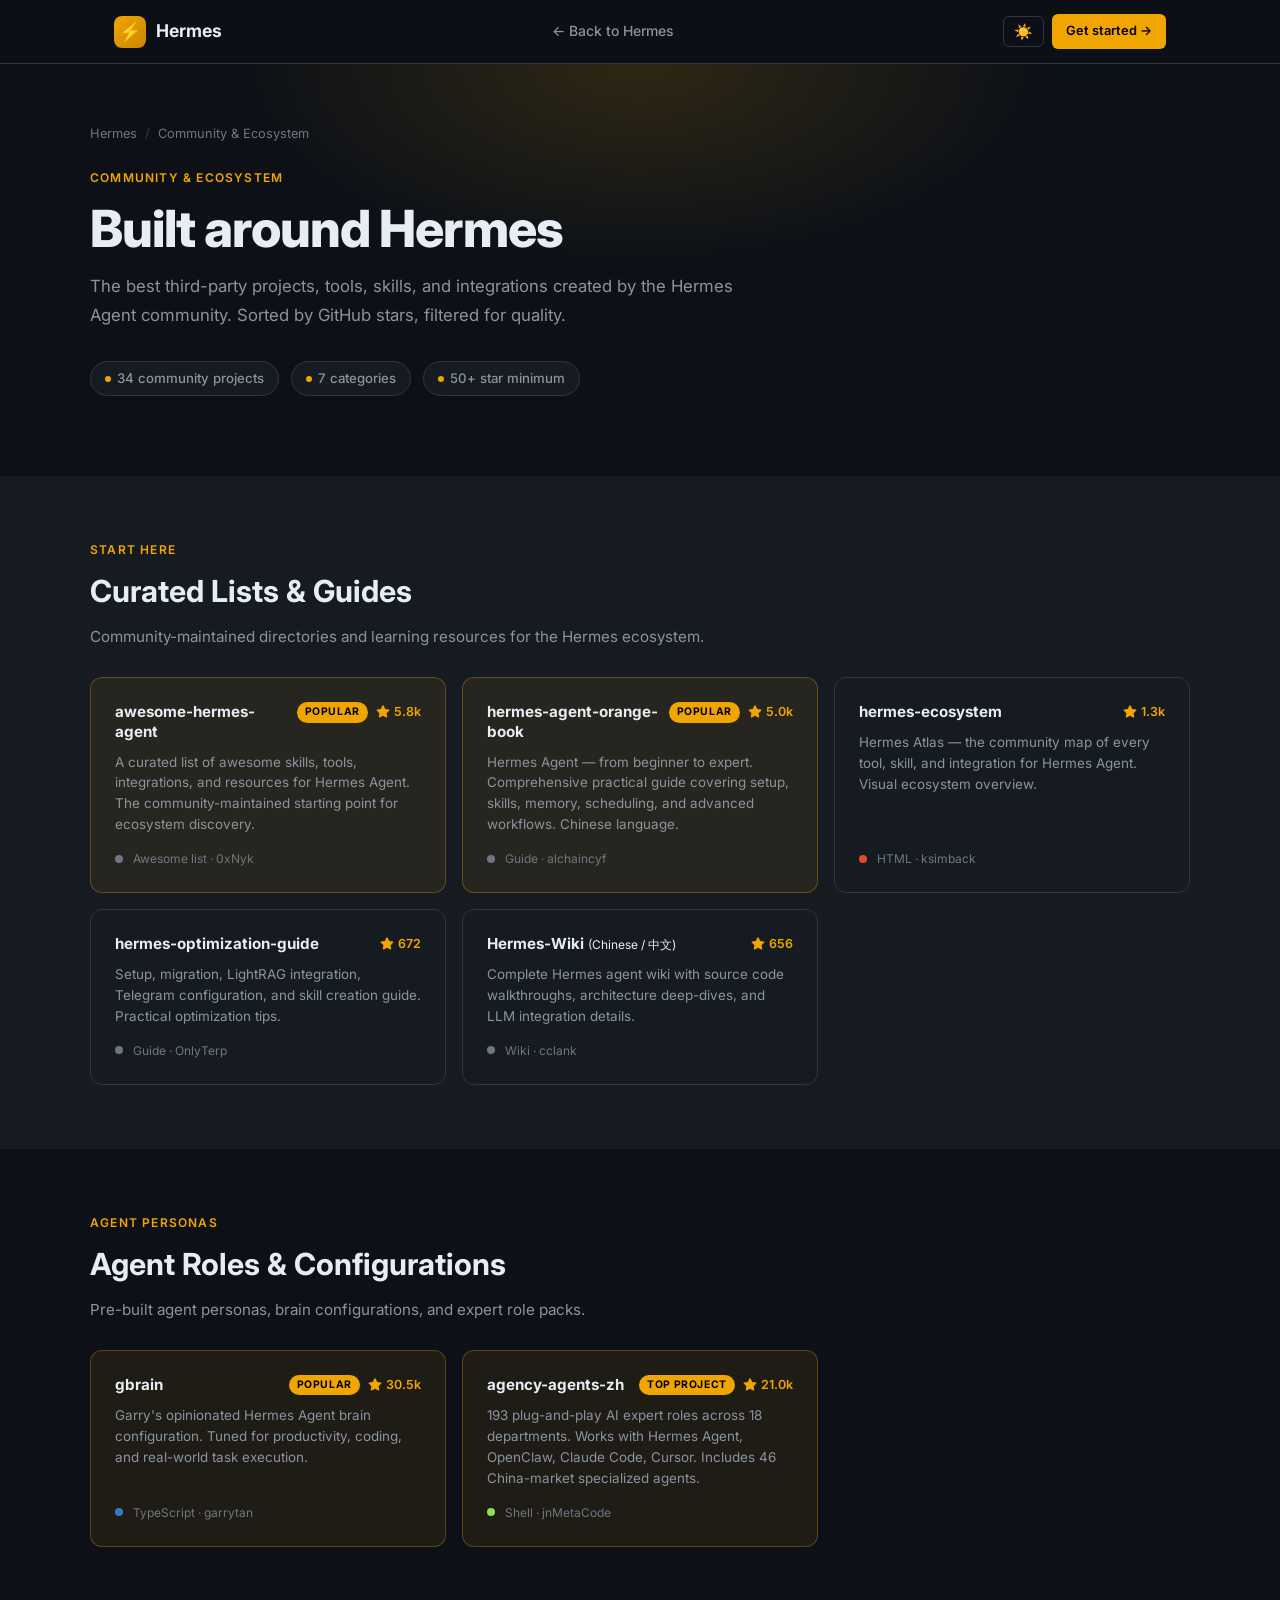
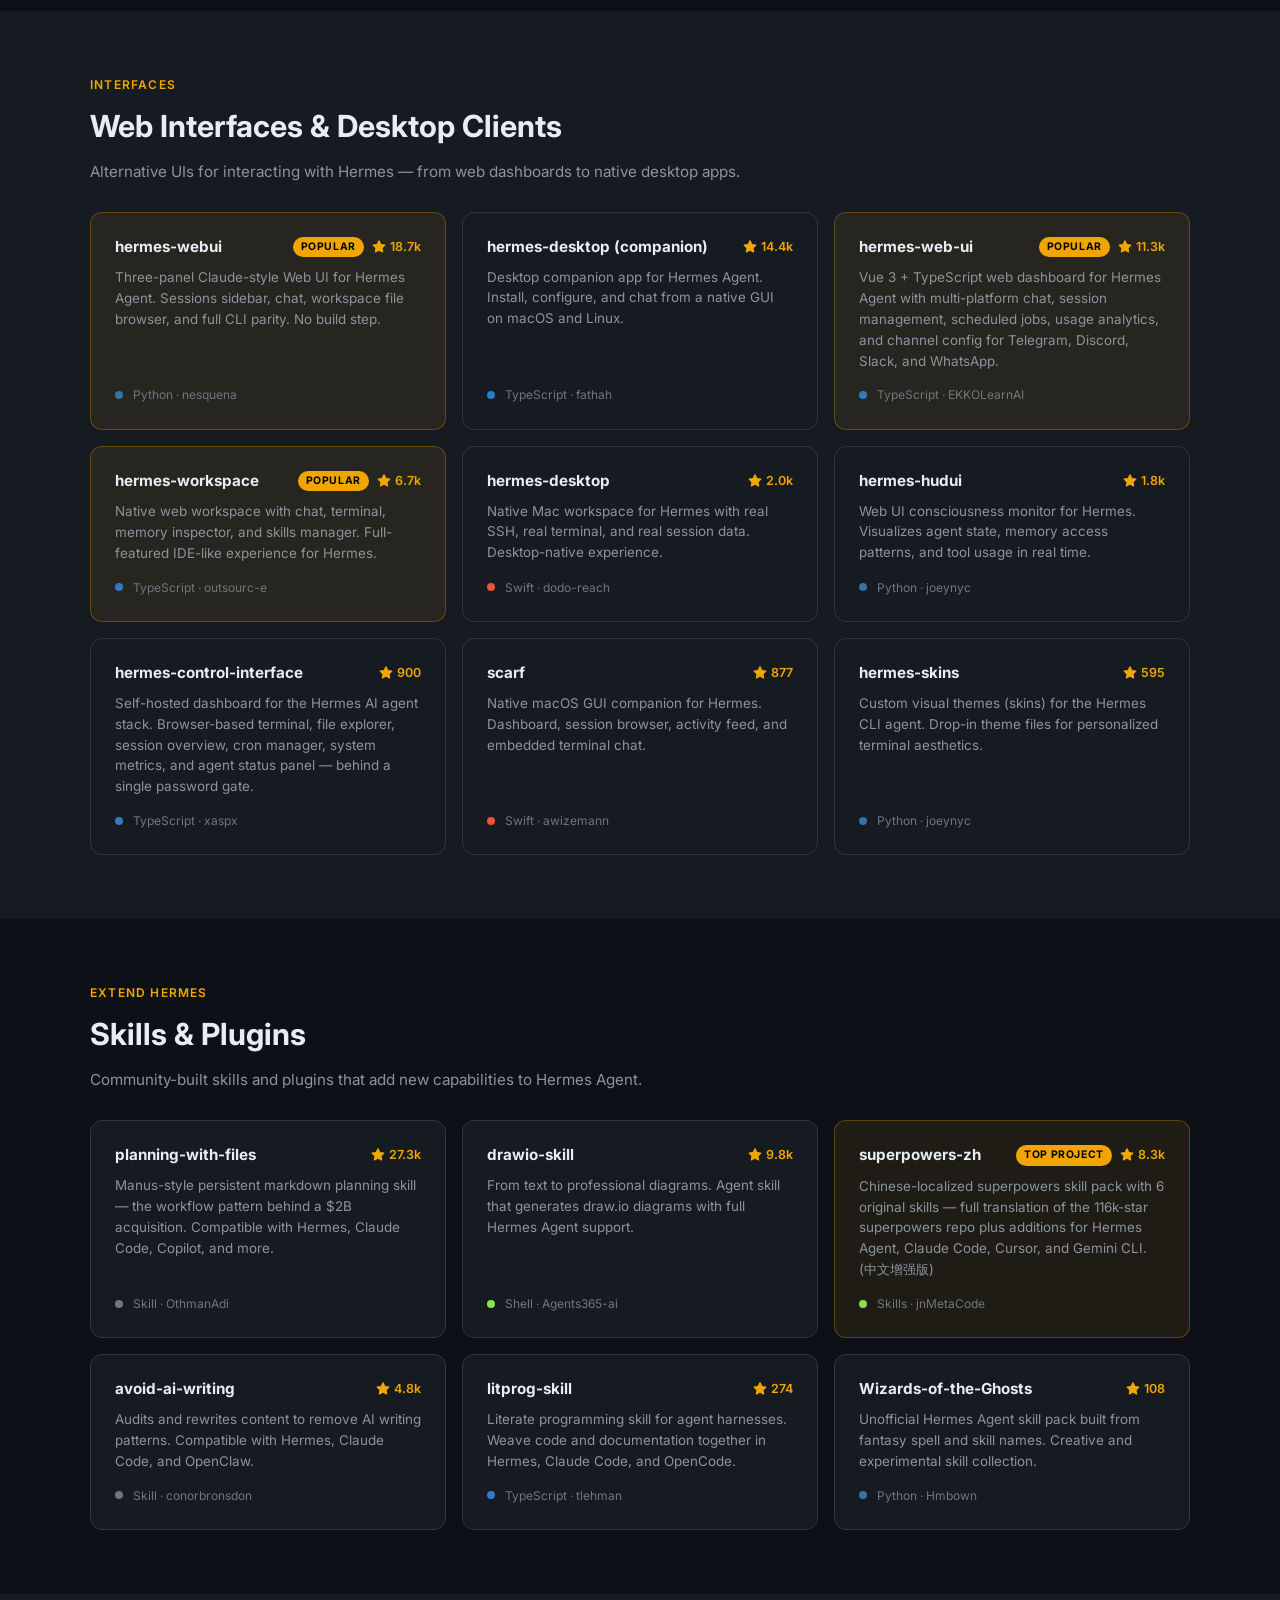
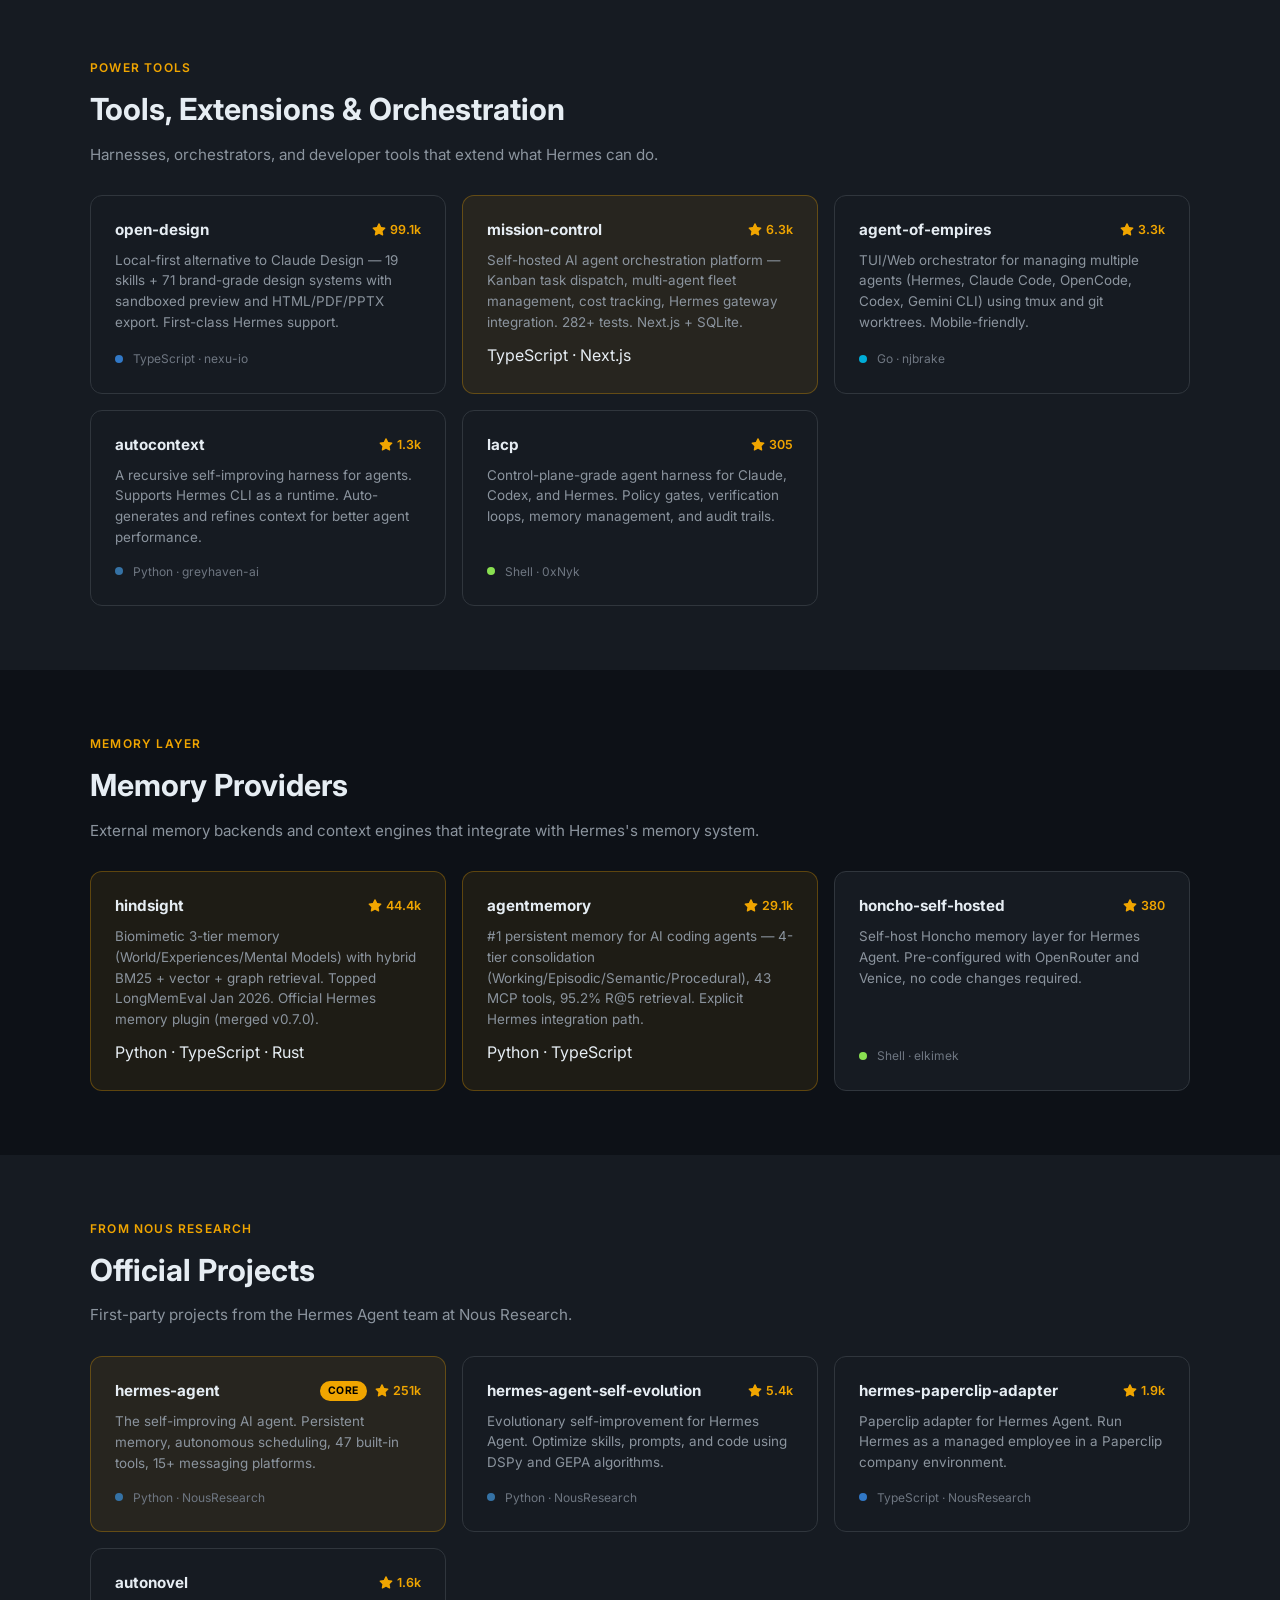
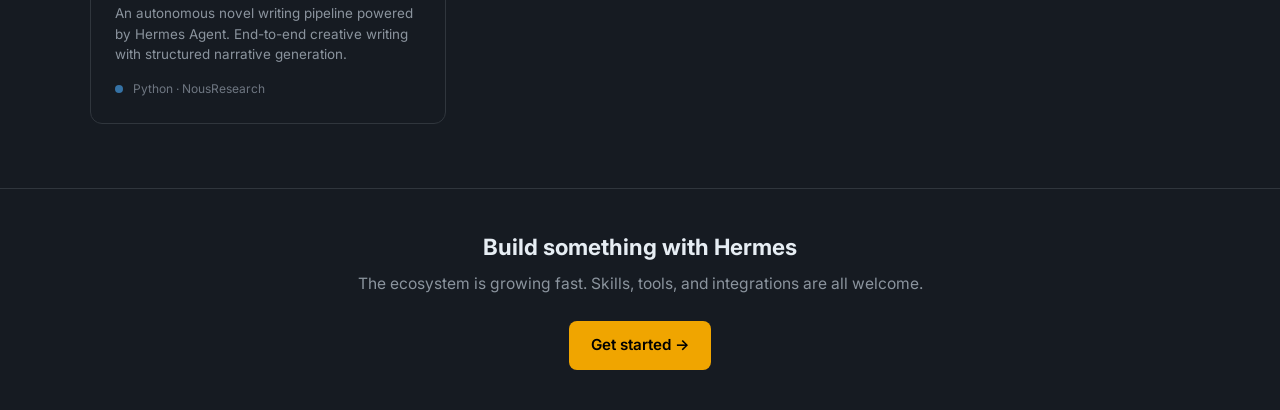
==== commit 47397e3f: "docs(community): daily star count refresh + re-sort by stars" ====
--- a/community/index.html
+++ b/community/index.html
@@ -338,7 +338,7 @@
         <a href="https://github.com/fathah/hermes-desktop" target="_blank" rel="noopener" class="project-card">
           <div class="project-header">
             <div class="project-name">hermes-desktop (companion)</div>
-            <span class="project-stars"><svg viewBox="0 0 16 16"><path d="M8 .25a.75.75 0 0 1 .673.418l1.882 3.815 4.21.612a.75.75 0 0 1 .416 1.279l-3.046 2.97.719 4.192a.75.75 0 0 1-1.088.791L8 12.347l-3.766 1.98a.75.75 0 0 1-1.088-.79l.72-4.194L.818 6.374a.75.75 0 0 1 .416-1.28l4.21-.611L7.327.668A.75.75 0 0 1 8 .25z"/></svg>14.3k</span>
+            <span class="project-stars"><svg viewBox="0 0 16 16"><path d="M8 .25a.75.75 0 0 1 .673.418l1.882 3.815 4.21.612a.75.75 0 0 1 .416 1.279l-3.046 2.97.719 4.192a.75.75 0 0 1-1.088.791L8 12.347l-3.766 1.98a.75.75 0 0 1-1.088-.79l.72-4.194L.818 6.374a.75.75 0 0 1 .416-1.28l4.21-.611L7.327.668A.75.75 0 0 1 8 .25z"/></svg>14.4k</span>
           </div>
           <div class="project-desc">Desktop companion app for Hermes Agent. Install, configure, and chat from a native GUI on macOS and Linux.</div>
           <div class="project-meta"><span class="lang-dot lang-ts"></span> TypeScript &middot; fathah</div>
@@ -388,7 +388,7 @@
         <a href="https://github.com/awizemann/scarf" target="_blank" rel="noopener" class="project-card">
           <div class="project-header">
             <div class="project-name">scarf</div>
-            <span class="project-stars"><svg viewBox="0 0 16 16"><path d="M8 .25a.75.75 0 0 1 .673.418l1.882 3.815 4.21.612a.75.75 0 0 1 .416 1.279l-3.046 2.97.719 4.192a.75.75 0 0 1-1.088.791L8 12.347l-3.766 1.98a.75.75 0 0 1-1.088-.79l.72-4.194L.818 6.374a.75.75 0 0 1 .416-1.28l4.21-.611L7.327.668A.75.75 0 0 1 8 .25z"/></svg>872</span>
+            <span class="project-stars"><svg viewBox="0 0 16 16"><path d="M8 .25a.75.75 0 0 1 .673.418l1.882 3.815 4.21.612a.75.75 0 0 1 .416 1.279l-3.046 2.97.719 4.192a.75.75 0 0 1-1.088.791L8 12.347l-3.766 1.98a.75.75 0 0 1-1.088-.79l.72-4.194L.818 6.374a.75.75 0 0 1 .416-1.28l4.21-.611L7.327.668A.75.75 0 0 1 8 .25z"/></svg>877</span>
           </div>
           <div class="project-desc">Native macOS GUI companion for Hermes. Dashboard, session browser, activity feed, and embedded terminal chat.</div>
           <div class="project-meta"><span class="lang-dot lang-swift"></span> Swift &middot; awizemann</div>
@@ -396,7 +396,7 @@
         <a href="https://github.com/joeynyc/hermes-skins" target="_blank" rel="noopener" class="project-card">
           <div class="project-header">
             <div class="project-name">hermes-skins</div>
-            <span class="project-stars"><svg viewBox="0 0 16 16"><path d="M8 .25a.75.75 0 0 1 .673.418l1.882 3.815 4.21.612a.75.75 0 0 1 .416 1.279l-3.046 2.97.719 4.192a.75.75 0 0 1-1.088.791L8 12.347l-3.766 1.98a.75.75 0 0 1-1.088-.79l.72-4.194L.818 6.374a.75.75 0 0 1 .416-1.28l4.21-.611L7.327.668A.75.75 0 0 1 8 .25z"/></svg>594</span>
+            <span class="project-stars"><svg viewBox="0 0 16 16"><path d="M8 .25a.75.75 0 0 1 .673.418l1.882 3.815 4.21.612a.75.75 0 0 1 .416 1.279l-3.046 2.97.719 4.192a.75.75 0 0 1-1.088.791L8 12.347l-3.766 1.98a.75.75 0 0 1-1.088-.79l.72-4.194L.818 6.374a.75.75 0 0 1 .416-1.28l4.21-.611L7.327.668A.75.75 0 0 1 8 .25z"/></svg>595</span>
           </div>
           <div class="project-desc">Custom visual themes (skins) for the Hermes CLI agent. Drop-in theme files for personalized terminal aesthetics.</div>
           <div class="project-meta"><span class="lang-dot lang-python"></span> Python &middot; joeynyc</div>
@@ -415,7 +415,7 @@
         <a href="https://github.com/OthmanAdi/planning-with-files" target="_blank" rel="noopener" class="project-card">
           <div class="project-header">
             <div class="project-name">planning-with-files</div>
-            <span class="project-stars"><svg viewBox="0 0 16 16"><path d="M8 .25a.75.75 0 0 1 .673.418l1.882 3.815 4.21.612a.75.75 0 0 1 .416 1.279l-3.046 2.97.719 4.192a.75.75 0 0 1-1.088.791L8 12.347l-3.766 1.98a.75.75 0 0 1-1.088-.79l.72-4.194L.818 6.374a.75.75 0 0 1 .416-1.28l4.21-.611L7.327.668A.75.75 0 0 1 8 .25z"/></svg>27.2k</span>
+            <span class="project-stars"><svg viewBox="0 0 16 16"><path d="M8 .25a.75.75 0 0 1 .673.418l1.882 3.815 4.21.612a.75.75 0 0 1 .416 1.279l-3.046 2.97.719 4.192a.75.75 0 0 1-1.088.791L8 12.347l-3.766 1.98a.75.75 0 0 1-1.088-.79l.72-4.194L.818 6.374a.75.75 0 0 1 .416-1.28l4.21-.611L7.327.668A.75.75 0 0 1 8 .25z"/></svg>27.3k</span>
           </div>
           <div class="project-desc">Manus-style persistent markdown planning skill — the workflow pattern behind a $2B acquisition. Compatible with Hermes, Claude Code, Copilot, and more.</div>
           <div class="project-meta"><span class="lang-dot lang-docs"></span> Skill &middot; OthmanAdi</div>
@@ -456,7 +456,7 @@
         <a href="https://github.com/Hmbown/Wizards-of-the-Ghosts" target="_blank" rel="noopener" class="project-card">
           <div class="project-header">
             <div class="project-name">Wizards-of-the-Ghosts</div>
-            <span class="project-stars"><svg viewBox="0 0 16 16"><path d="M8 .25a.75.75 0 0 1 .673.418l1.882 3.815 4.21.612a.75.75 0 0 1 .416 1.279l-3.046 2.97.719 4.192a.75.75 0 0 1-1.088.791L8 12.347l-3.766 1.98a.75.75 0 0 1-1.088-.79l.72-4.194L.818 6.374a.75.75 0 0 1 .416-1.28l4.21-.611L7.327.668A.75.75 0 0 1 8 .25z"/></svg>107</span>
+            <span class="project-stars"><svg viewBox="0 0 16 16"><path d="M8 .25a.75.75 0 0 1 .673.418l1.882 3.815 4.21.612a.75.75 0 0 1 .416 1.279l-3.046 2.97.719 4.192a.75.75 0 0 1-1.088.791L8 12.347l-3.766 1.98a.75.75 0 0 1-1.088-.79l.72-4.194L.818 6.374a.75.75 0 0 1 .416-1.28l4.21-.611L7.327.668A.75.75 0 0 1 8 .25z"/></svg>108</span>
           </div>
           <div class="project-desc">Unofficial Hermes Agent skill pack built from fantasy spell and skill names. Creative and experimental skill collection.</div>
           <div class="project-meta"><span class="lang-dot lang-python"></span> Python &middot; Hmbown</div>
@@ -475,7 +475,7 @@
         <a href="https://github.com/nexu-io/open-design" target="_blank" rel="noopener" class="project-card">
           <div class="project-header">
             <div class="project-name">open-design</div>
-            <span class="project-stars"><svg viewBox="0 0 16 16"><path d="M8 .25a.75.75 0 0 1 .673.418l1.882 3.815 4.21.612a.75.75 0 0 1 .416 1.279l-3.046 2.97.719 4.192a.75.75 0 0 1-1.088.791L8 12.347l-3.766 1.98a.75.75 0 0 1-1.088-.79l.72-4.194L.818 6.374a.75.75 0 0 1 .416-1.28l4.21-.611L7.327.668A.75.75 0 0 1 8 .25z"/></svg>99.0k</span>
+            <span class="project-stars"><svg viewBox="0 0 16 16"><path d="M8 .25a.75.75 0 0 1 .673.418l1.882 3.815 4.21.612a.75.75 0 0 1 .416 1.279l-3.046 2.97.719 4.192a.75.75 0 0 1-1.088.791L8 12.347l-3.766 1.98a.75.75 0 0 1-1.088-.79l.72-4.194L.818 6.374a.75.75 0 0 1 .416-1.28l4.21-.611L7.327.668A.75.75 0 0 1 8 .25z"/></svg>99.1k</span>
           </div>
           <div class="project-desc">Local-first alternative to Claude Design — 19 skills + 71 brand-grade design systems with sandboxed preview and HTML/PDF/PPTX export. First-class Hermes support.</div>
           <div class="project-meta"><span class="lang-dot lang-ts"></span> TypeScript &middot; nexu-io</div>
@@ -526,7 +526,7 @@
         <a href="https://github.com/vectorize-io/hindsight" target="_blank" rel="noopener" class="project-card featured">
           <div class="project-header">
             <div class="project-name">hindsight</div>
-            <span class="project-stars"><svg viewBox="0 0 16 16"><path d="M8 .25a.75.75 0 0 1 .673.418l1.882 3.815 4.21.612a.75.75 0 0 1 .416 1.279l-3.046 2.97.719 4.192a.75.75 0 0 1-1.088.791L8 12.347l-3.766 1.98a.75.75 0 0 1-1.088-.79l.72-4.194L.818 6.374a.75.75 0 0 1 .416-1.28l4.21-.611L7.327.668A.75.75 0 0 1 8 .25z"/></svg>44.0k</span>
+            <span class="project-stars"><svg viewBox="0 0 16 16"><path d="M8 .25a.75.75 0 0 1 .673.418l1.882 3.815 4.21.612a.75.75 0 0 1 .416 1.279l-3.046 2.97.719 4.192a.75.75 0 0 1-1.088.791L8 12.347l-3.766 1.98a.75.75 0 0 1-1.088-.79l.72-4.194L.818 6.374a.75.75 0 0 1 .416-1.28l4.21-.611L7.327.668A.75.75 0 0 1 8 .25z"/></svg>44.4k</span>
           </div>
           <div class="project-desc">Biomimetic 3-tier memory (World/Experiences/Mental Models) with hybrid BM25 + vector + graph retrieval. Topped LongMemEval Jan 2026. Official Hermes memory plugin (merged v0.7.0).</div>
           <div class="project-lang">Python · TypeScript · Rust</div>
@@ -562,7 +562,7 @@
           <div class="project-header">
             <div class="project-name">hermes-agent</div>
             <span class="featured-badge">Core</span>
-            <span class="project-stars"><svg viewBox="0 0 16 16"><path d="M8 .25a.75.75 0 0 1 .673.418l1.882 3.815 4.21.612a.75.75 0 0 1 .416 1.279l-3.046 2.97.719 4.192a.75.75 0 0 1-1.088.791L8 12.347l-3.766 1.98a.75.75 0 0 1-1.088-.79l.72-4.194L.818 6.374a.75.75 0 0 1 .416-1.28l4.21-.611L7.327.668A.75.75 0 0 1 8 .25z"/></svg>250k</span>
+            <span class="project-stars"><svg viewBox="0 0 16 16"><path d="M8 .25a.75.75 0 0 1 .673.418l1.882 3.815 4.21.612a.75.75 0 0 1 .416 1.279l-3.046 2.97.719 4.192a.75.75 0 0 1-1.088.791L8 12.347l-3.766 1.98a.75.75 0 0 1-1.088-.79l.72-4.194L.818 6.374a.75.75 0 0 1 .416-1.28l4.21-.611L7.327.668A.75.75 0 0 1 8 .25z"/></svg>251k</span>
           </div>
           <div class="project-desc">The self-improving AI agent. Persistent memory, autonomous scheduling, 47 built-in tools, 15+ messaging platforms.</div>
           <div class="project-meta"><span class="lang-dot lang-python"></span> Python &middot; NousResearch</div>
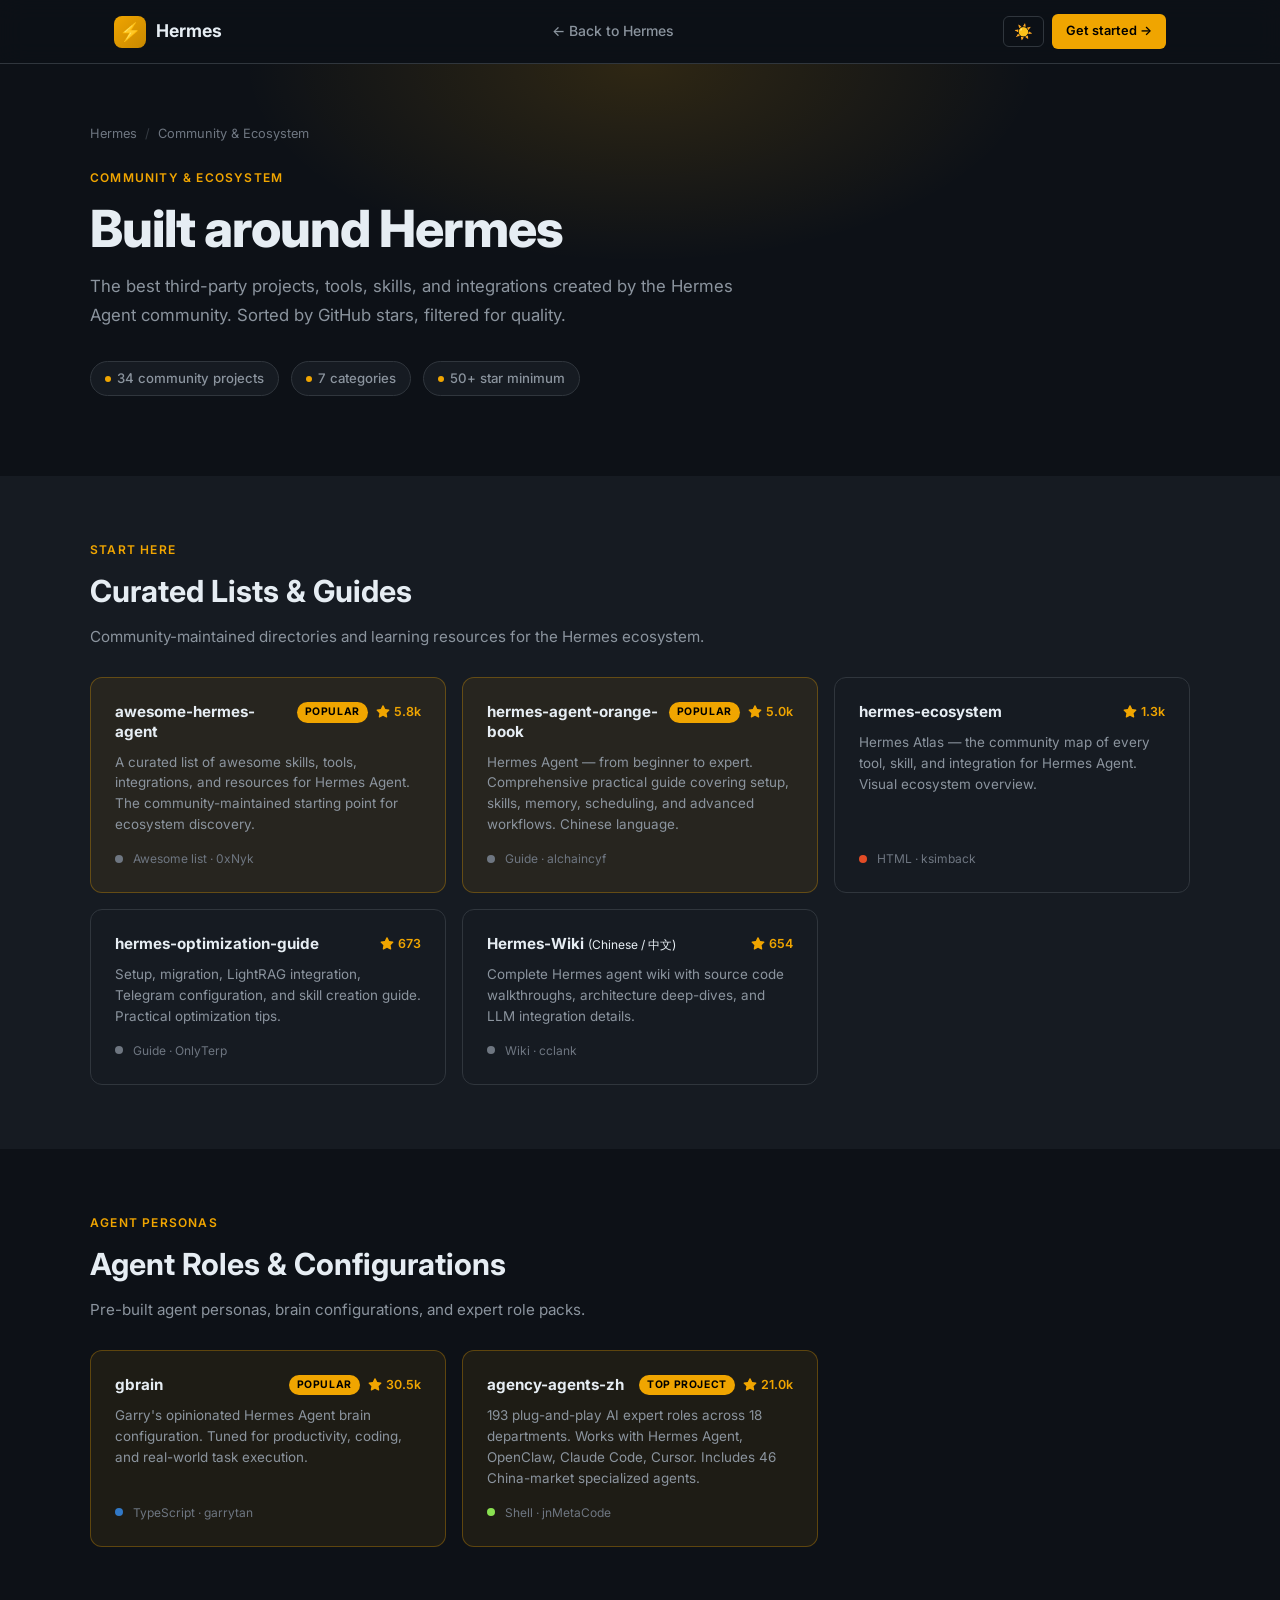
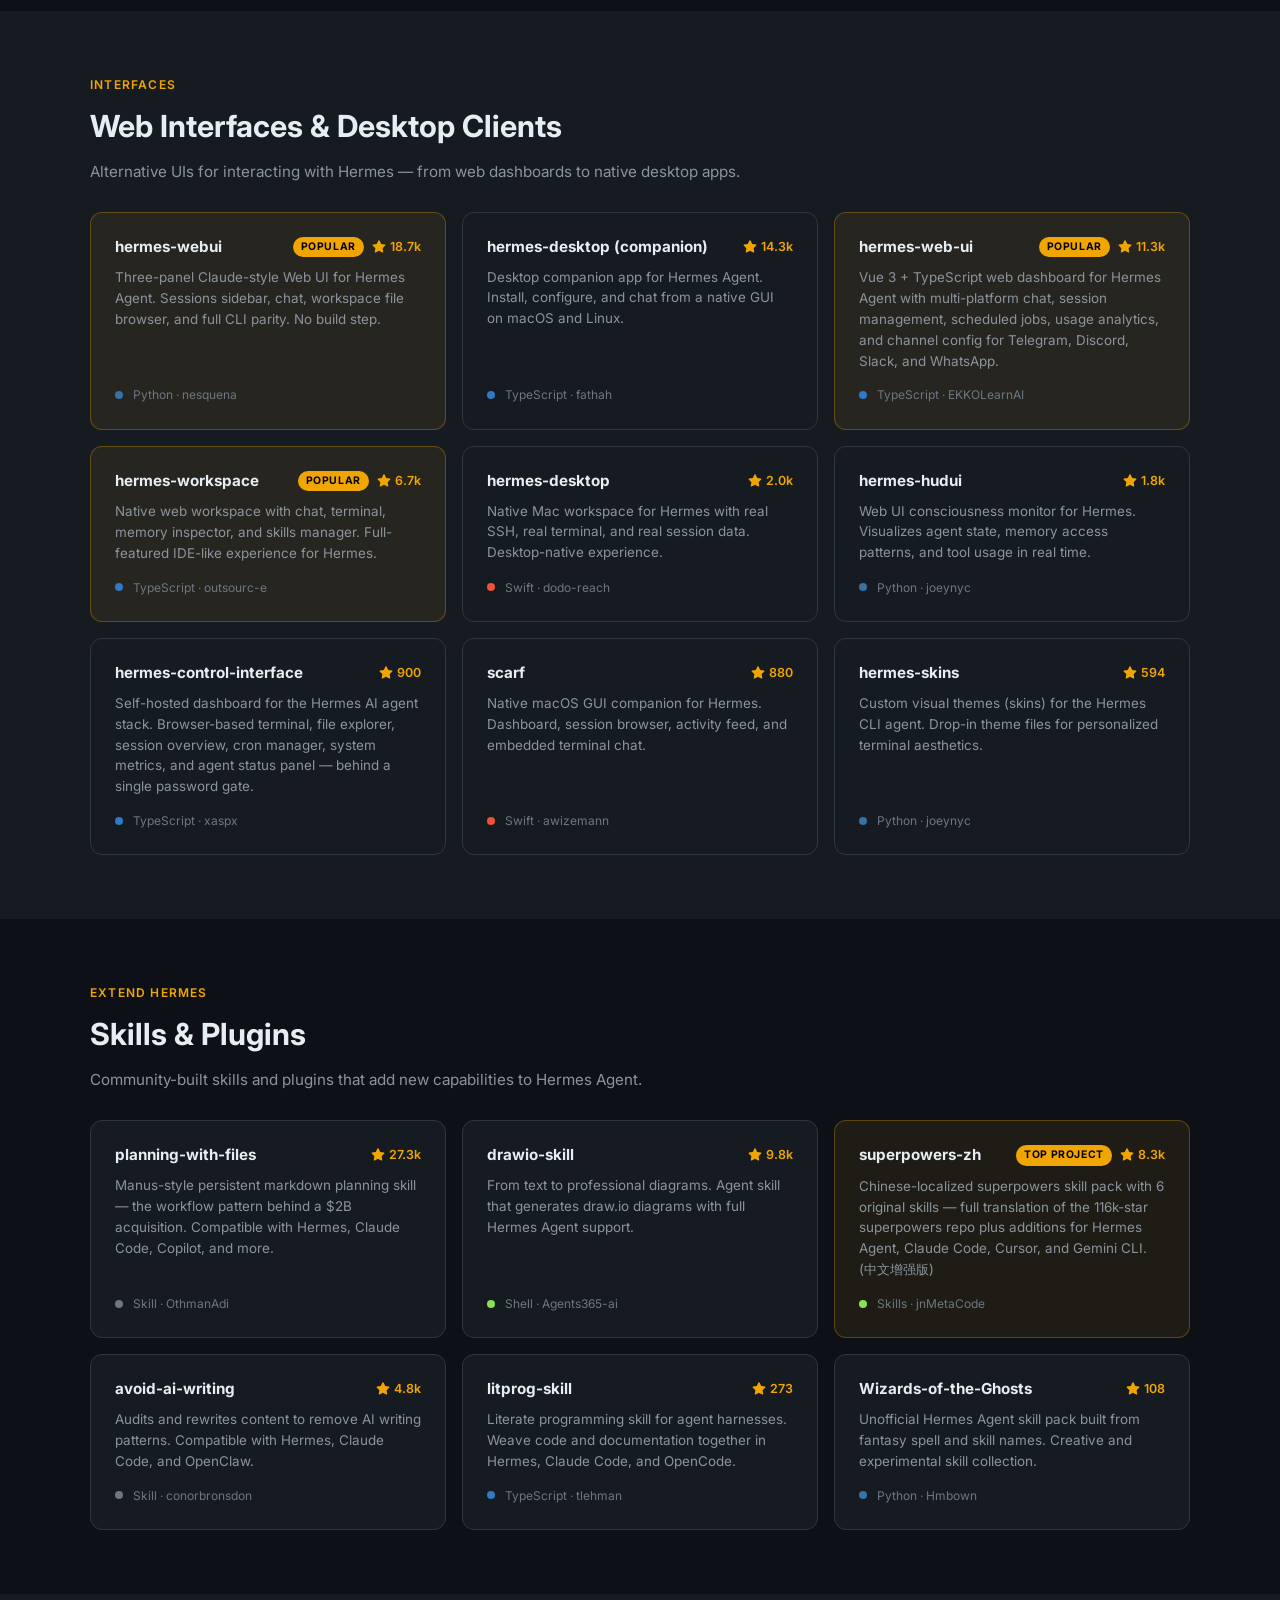
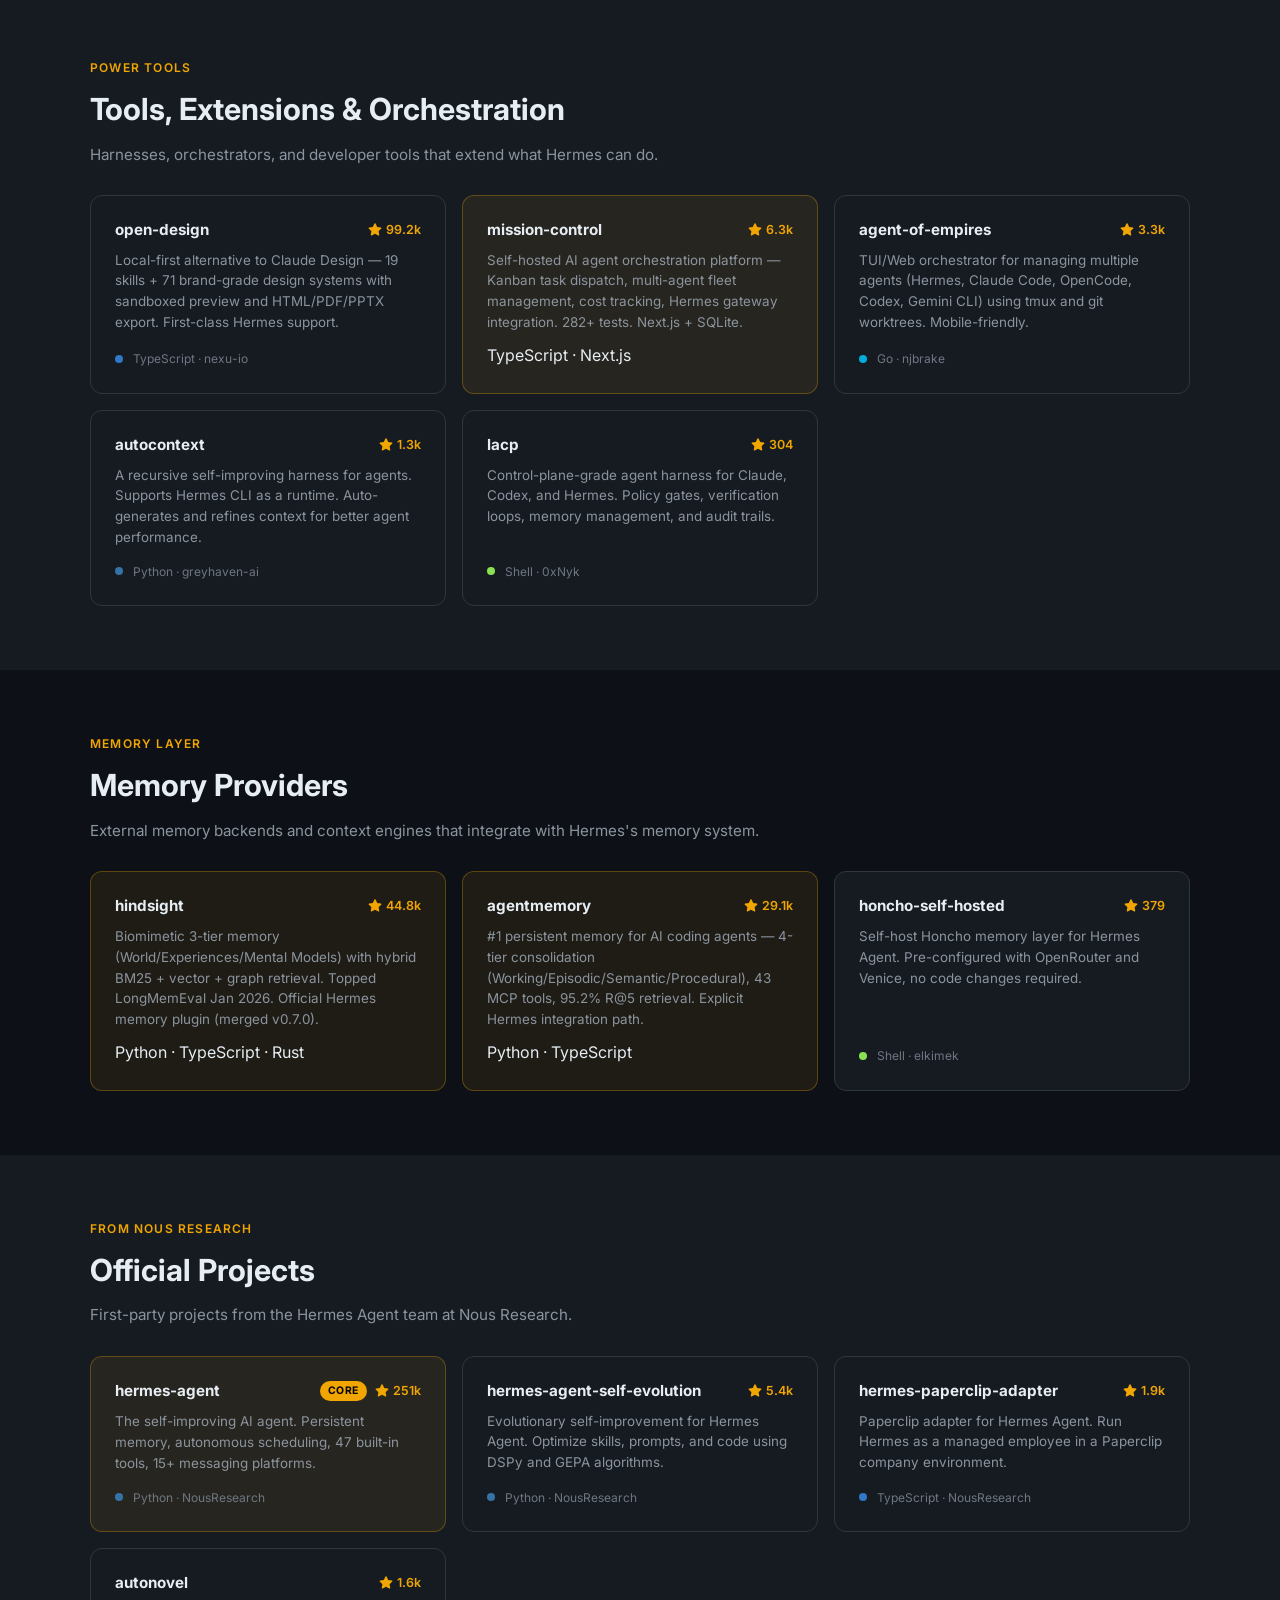
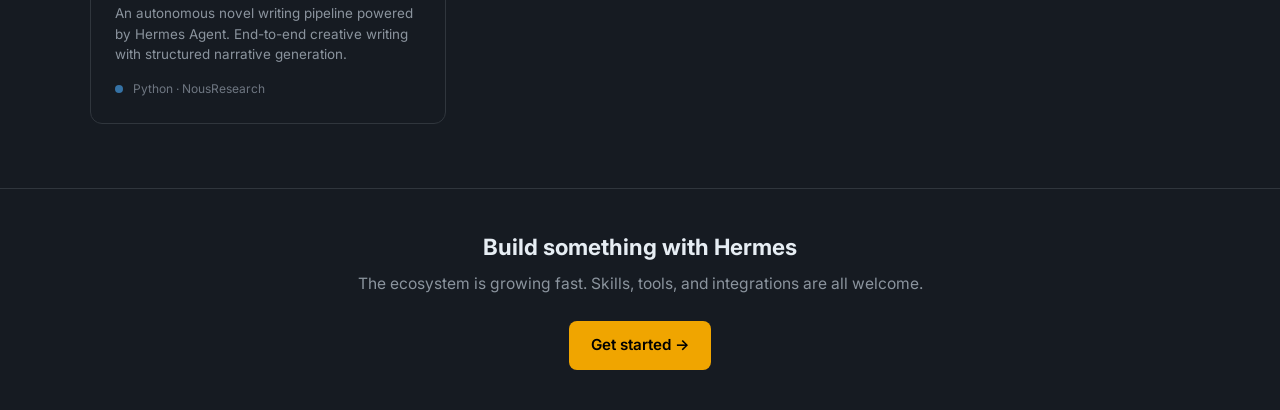
==== commit 9d592a73: "docs(community): daily star count refresh + re-sort by stars" ====
--- a/community/index.html
+++ b/community/index.html
@@ -273,7 +273,7 @@
         <a href="https://github.com/OnlyTerp/hermes-optimization-guide" target="_blank" rel="noopener" class="project-card">
           <div class="project-header">
             <div class="project-name">hermes-optimization-guide</div>
-            <span class="project-stars"><svg viewBox="0 0 16 16"><path d="M8 .25a.75.75 0 0 1 .673.418l1.882 3.815 4.21.612a.75.75 0 0 1 .416 1.279l-3.046 2.97.719 4.192a.75.75 0 0 1-1.088.791L8 12.347l-3.766 1.98a.75.75 0 0 1-1.088-.79l.72-4.194L.818 6.374a.75.75 0 0 1 .416-1.28l4.21-.611L7.327.668A.75.75 0 0 1 8 .25z"/></svg>672</span>
+            <span class="project-stars"><svg viewBox="0 0 16 16"><path d="M8 .25a.75.75 0 0 1 .673.418l1.882 3.815 4.21.612a.75.75 0 0 1 .416 1.279l-3.046 2.97.719 4.192a.75.75 0 0 1-1.088.791L8 12.347l-3.766 1.98a.75.75 0 0 1-1.088-.79l.72-4.194L.818 6.374a.75.75 0 0 1 .416-1.28l4.21-.611L7.327.668A.75.75 0 0 1 8 .25z"/></svg>673</span>
           </div>
           <div class="project-desc">Setup, migration, LightRAG integration, Telegram configuration, and skill creation guide. Practical optimization tips.</div>
           <div class="project-meta"><span class="lang-dot lang-docs"></span> Guide &middot; OnlyTerp</div>
@@ -281,7 +281,7 @@
         <a href="https://github.com/cclank/Hermes-Wiki" target="_blank" rel="noopener" class="project-card">
           <div class="project-header">
             <div class="project-name">Hermes-Wiki <span style="font-weight: normal; font-size: 12px;">(Chinese / 中文)</span></div>
-            <span class="project-stars"><svg viewBox="0 0 16 16"><path d="M8 .25a.75.75 0 0 1 .673.418l1.882 3.815 4.21.612a.75.75 0 0 1 .416 1.279l-3.046 2.97.719 4.192a.75.75 0 0 1-1.088.791L8 12.347l-3.766 1.98a.75.75 0 0 1-1.088-.79l.72-4.194L.818 6.374a.75.75 0 0 1 .416-1.28l4.21-.611L7.327.668A.75.75 0 0 1 8 .25z"/></svg>656</span>
+            <span class="project-stars"><svg viewBox="0 0 16 16"><path d="M8 .25a.75.75 0 0 1 .673.418l1.882 3.815 4.21.612a.75.75 0 0 1 .416 1.279l-3.046 2.97.719 4.192a.75.75 0 0 1-1.088.791L8 12.347l-3.766 1.98a.75.75 0 0 1-1.088-.79l.72-4.194L.818 6.374a.75.75 0 0 1 .416-1.28l4.21-.611L7.327.668A.75.75 0 0 1 8 .25z"/></svg>654</span>
           </div>
           <div class="project-desc">Complete Hermes agent wiki with source code walkthroughs, architecture deep-dives, and LLM integration details.</div>
           <div class="project-meta"><span class="lang-dot lang-docs"></span> Wiki &middot; cclank</div>
@@ -338,7 +338,7 @@
         <a href="https://github.com/fathah/hermes-desktop" target="_blank" rel="noopener" class="project-card">
           <div class="project-header">
             <div class="project-name">hermes-desktop (companion)</div>
-            <span class="project-stars"><svg viewBox="0 0 16 16"><path d="M8 .25a.75.75 0 0 1 .673.418l1.882 3.815 4.21.612a.75.75 0 0 1 .416 1.279l-3.046 2.97.719 4.192a.75.75 0 0 1-1.088.791L8 12.347l-3.766 1.98a.75.75 0 0 1-1.088-.79l.72-4.194L.818 6.374a.75.75 0 0 1 .416-1.28l4.21-.611L7.327.668A.75.75 0 0 1 8 .25z"/></svg>14.4k</span>
+            <span class="project-stars"><svg viewBox="0 0 16 16"><path d="M8 .25a.75.75 0 0 1 .673.418l1.882 3.815 4.21.612a.75.75 0 0 1 .416 1.279l-3.046 2.97.719 4.192a.75.75 0 0 1-1.088.791L8 12.347l-3.766 1.98a.75.75 0 0 1-1.088-.79l.72-4.194L.818 6.374a.75.75 0 0 1 .416-1.28l4.21-.611L7.327.668A.75.75 0 0 1 8 .25z"/></svg>14.3k</span>
           </div>
           <div class="project-desc">Desktop companion app for Hermes Agent. Install, configure, and chat from a native GUI on macOS and Linux.</div>
           <div class="project-meta"><span class="lang-dot lang-ts"></span> TypeScript &middot; fathah</div>
@@ -388,7 +388,7 @@
         <a href="https://github.com/awizemann/scarf" target="_blank" rel="noopener" class="project-card">
           <div class="project-header">
             <div class="project-name">scarf</div>
-            <span class="project-stars"><svg viewBox="0 0 16 16"><path d="M8 .25a.75.75 0 0 1 .673.418l1.882 3.815 4.21.612a.75.75 0 0 1 .416 1.279l-3.046 2.97.719 4.192a.75.75 0 0 1-1.088.791L8 12.347l-3.766 1.98a.75.75 0 0 1-1.088-.79l.72-4.194L.818 6.374a.75.75 0 0 1 .416-1.28l4.21-.611L7.327.668A.75.75 0 0 1 8 .25z"/></svg>877</span>
+            <span class="project-stars"><svg viewBox="0 0 16 16"><path d="M8 .25a.75.75 0 0 1 .673.418l1.882 3.815 4.21.612a.75.75 0 0 1 .416 1.279l-3.046 2.97.719 4.192a.75.75 0 0 1-1.088.791L8 12.347l-3.766 1.98a.75.75 0 0 1-1.088-.79l.72-4.194L.818 6.374a.75.75 0 0 1 .416-1.28l4.21-.611L7.327.668A.75.75 0 0 1 8 .25z"/></svg>880</span>
           </div>
           <div class="project-desc">Native macOS GUI companion for Hermes. Dashboard, session browser, activity feed, and embedded terminal chat.</div>
           <div class="project-meta"><span class="lang-dot lang-swift"></span> Swift &middot; awizemann</div>
@@ -396,7 +396,7 @@
         <a href="https://github.com/joeynyc/hermes-skins" target="_blank" rel="noopener" class="project-card">
           <div class="project-header">
             <div class="project-name">hermes-skins</div>
-            <span class="project-stars"><svg viewBox="0 0 16 16"><path d="M8 .25a.75.75 0 0 1 .673.418l1.882 3.815 4.21.612a.75.75 0 0 1 .416 1.279l-3.046 2.97.719 4.192a.75.75 0 0 1-1.088.791L8 12.347l-3.766 1.98a.75.75 0 0 1-1.088-.79l.72-4.194L.818 6.374a.75.75 0 0 1 .416-1.28l4.21-.611L7.327.668A.75.75 0 0 1 8 .25z"/></svg>595</span>
+            <span class="project-stars"><svg viewBox="0 0 16 16"><path d="M8 .25a.75.75 0 0 1 .673.418l1.882 3.815 4.21.612a.75.75 0 0 1 .416 1.279l-3.046 2.97.719 4.192a.75.75 0 0 1-1.088.791L8 12.347l-3.766 1.98a.75.75 0 0 1-1.088-.79l.72-4.194L.818 6.374a.75.75 0 0 1 .416-1.28l4.21-.611L7.327.668A.75.75 0 0 1 8 .25z"/></svg>594</span>
           </div>
           <div class="project-desc">Custom visual themes (skins) for the Hermes CLI agent. Drop-in theme files for personalized terminal aesthetics.</div>
           <div class="project-meta"><span class="lang-dot lang-python"></span> Python &middot; joeynyc</div>
@@ -448,7 +448,7 @@
         <a href="https://github.com/tlehman/litprog-skill" target="_blank" rel="noopener" class="project-card">
           <div class="project-header">
             <div class="project-name">litprog-skill</div>
-            <span class="project-stars"><svg viewBox="0 0 16 16"><path d="M8 .25a.75.75 0 0 1 .673.418l1.882 3.815 4.21.612a.75.75 0 0 1 .416 1.279l-3.046 2.97.719 4.192a.75.75 0 0 1-1.088.791L8 12.347l-3.766 1.98a.75.75 0 0 1-1.088-.79l.72-4.194L.818 6.374a.75.75 0 0 1 .416-1.28l4.21-.611L7.327.668A.75.75 0 0 1 8 .25z"/></svg>274</span>
+            <span class="project-stars"><svg viewBox="0 0 16 16"><path d="M8 .25a.75.75 0 0 1 .673.418l1.882 3.815 4.21.612a.75.75 0 0 1 .416 1.279l-3.046 2.97.719 4.192a.75.75 0 0 1-1.088.791L8 12.347l-3.766 1.98a.75.75 0 0 1-1.088-.79l.72-4.194L.818 6.374a.75.75 0 0 1 .416-1.28l4.21-.611L7.327.668A.75.75 0 0 1 8 .25z"/></svg>273</span>
           </div>
           <div class="project-desc">Literate programming skill for agent harnesses. Weave code and documentation together in Hermes, Claude Code, and OpenCode.</div>
           <div class="project-meta"><span class="lang-dot lang-ts"></span> TypeScript &middot; tlehman</div>
@@ -475,7 +475,7 @@
         <a href="https://github.com/nexu-io/open-design" target="_blank" rel="noopener" class="project-card">
           <div class="project-header">
             <div class="project-name">open-design</div>
-            <span class="project-stars"><svg viewBox="0 0 16 16"><path d="M8 .25a.75.75 0 0 1 .673.418l1.882 3.815 4.21.612a.75.75 0 0 1 .416 1.279l-3.046 2.97.719 4.192a.75.75 0 0 1-1.088.791L8 12.347l-3.766 1.98a.75.75 0 0 1-1.088-.79l.72-4.194L.818 6.374a.75.75 0 0 1 .416-1.28l4.21-.611L7.327.668A.75.75 0 0 1 8 .25z"/></svg>99.1k</span>
+            <span class="project-stars"><svg viewBox="0 0 16 16"><path d="M8 .25a.75.75 0 0 1 .673.418l1.882 3.815 4.21.612a.75.75 0 0 1 .416 1.279l-3.046 2.97.719 4.192a.75.75 0 0 1-1.088.791L8 12.347l-3.766 1.98a.75.75 0 0 1-1.088-.79l.72-4.194L.818 6.374a.75.75 0 0 1 .416-1.28l4.21-.611L7.327.668A.75.75 0 0 1 8 .25z"/></svg>99.2k</span>
           </div>
           <div class="project-desc">Local-first alternative to Claude Design — 19 skills + 71 brand-grade design systems with sandboxed preview and HTML/PDF/PPTX export. First-class Hermes support.</div>
           <div class="project-meta"><span class="lang-dot lang-ts"></span> TypeScript &middot; nexu-io</div>
@@ -507,7 +507,7 @@
         <a href="https://github.com/0xNyk/lacp" target="_blank" rel="noopener" class="project-card">
           <div class="project-header">
             <div class="project-name">lacp</div>
-            <span class="project-stars"><svg viewBox="0 0 16 16"><path d="M8 .25a.75.75 0 0 1 .673.418l1.882 3.815 4.21.612a.75.75 0 0 1 .416 1.279l-3.046 2.97.719 4.192a.75.75 0 0 1-1.088.791L8 12.347l-3.766 1.98a.75.75 0 0 1-1.088-.79l.72-4.194L.818 6.374a.75.75 0 0 1 .416-1.28l4.21-.611L7.327.668A.75.75 0 0 1 8 .25z"/></svg>305</span>
+            <span class="project-stars"><svg viewBox="0 0 16 16"><path d="M8 .25a.75.75 0 0 1 .673.418l1.882 3.815 4.21.612a.75.75 0 0 1 .416 1.279l-3.046 2.97.719 4.192a.75.75 0 0 1-1.088.791L8 12.347l-3.766 1.98a.75.75 0 0 1-1.088-.79l.72-4.194L.818 6.374a.75.75 0 0 1 .416-1.28l4.21-.611L7.327.668A.75.75 0 0 1 8 .25z"/></svg>304</span>
           </div>
           <div class="project-desc">Control-plane-grade agent harness for Claude, Codex, and Hermes. Policy gates, verification loops, memory management, and audit trails.</div>
           <div class="project-meta"><span class="lang-dot lang-shell"></span> Shell &middot; 0xNyk</div>
@@ -526,7 +526,7 @@
         <a href="https://github.com/vectorize-io/hindsight" target="_blank" rel="noopener" class="project-card featured">
           <div class="project-header">
             <div class="project-name">hindsight</div>
-            <span class="project-stars"><svg viewBox="0 0 16 16"><path d="M8 .25a.75.75 0 0 1 .673.418l1.882 3.815 4.21.612a.75.75 0 0 1 .416 1.279l-3.046 2.97.719 4.192a.75.75 0 0 1-1.088.791L8 12.347l-3.766 1.98a.75.75 0 0 1-1.088-.79l.72-4.194L.818 6.374a.75.75 0 0 1 .416-1.28l4.21-.611L7.327.668A.75.75 0 0 1 8 .25z"/></svg>44.4k</span>
+            <span class="project-stars"><svg viewBox="0 0 16 16"><path d="M8 .25a.75.75 0 0 1 .673.418l1.882 3.815 4.21.612a.75.75 0 0 1 .416 1.279l-3.046 2.97.719 4.192a.75.75 0 0 1-1.088.791L8 12.347l-3.766 1.98a.75.75 0 0 1-1.088-.79l.72-4.194L.818 6.374a.75.75 0 0 1 .416-1.28l4.21-.611L7.327.668A.75.75 0 0 1 8 .25z"/></svg>44.8k</span>
           </div>
           <div class="project-desc">Biomimetic 3-tier memory (World/Experiences/Mental Models) with hybrid BM25 + vector + graph retrieval. Topped LongMemEval Jan 2026. Official Hermes memory plugin (merged v0.7.0).</div>
           <div class="project-lang">Python · TypeScript · Rust</div>
@@ -542,7 +542,7 @@
         <a href="https://github.com/elkimek/honcho-self-hosted" target="_blank" rel="noopener" class="project-card">
           <div class="project-header">
             <div class="project-name">honcho-self-hosted</div>
-            <span class="project-stars"><svg viewBox="0 0 16 16"><path d="M8 .25a.75.75 0 0 1 .673.418l1.882 3.815 4.21.612a.75.75 0 0 1 .416 1.279l-3.046 2.97.719 4.192a.75.75 0 0 1-1.088.791L8 12.347l-3.766 1.98a.75.75 0 0 1-1.088-.79l.72-4.194L.818 6.374a.75.75 0 0 1 .416-1.28l4.21-.611L7.327.668A.75.75 0 0 1 8 .25z"/></svg>380</span>
+            <span class="project-stars"><svg viewBox="0 0 16 16"><path d="M8 .25a.75.75 0 0 1 .673.418l1.882 3.815 4.21.612a.75.75 0 0 1 .416 1.279l-3.046 2.97.719 4.192a.75.75 0 0 1-1.088.791L8 12.347l-3.766 1.98a.75.75 0 0 1-1.088-.79l.72-4.194L.818 6.374a.75.75 0 0 1 .416-1.28l4.21-.611L7.327.668A.75.75 0 0 1 8 .25z"/></svg>379</span>
           </div>
           <div class="project-desc">Self-host Honcho memory layer for Hermes Agent. Pre-configured with OpenRouter and Venice, no code changes required.</div>
           <div class="project-meta"><span class="lang-dot lang-shell"></span> Shell &middot; elkimek</div>
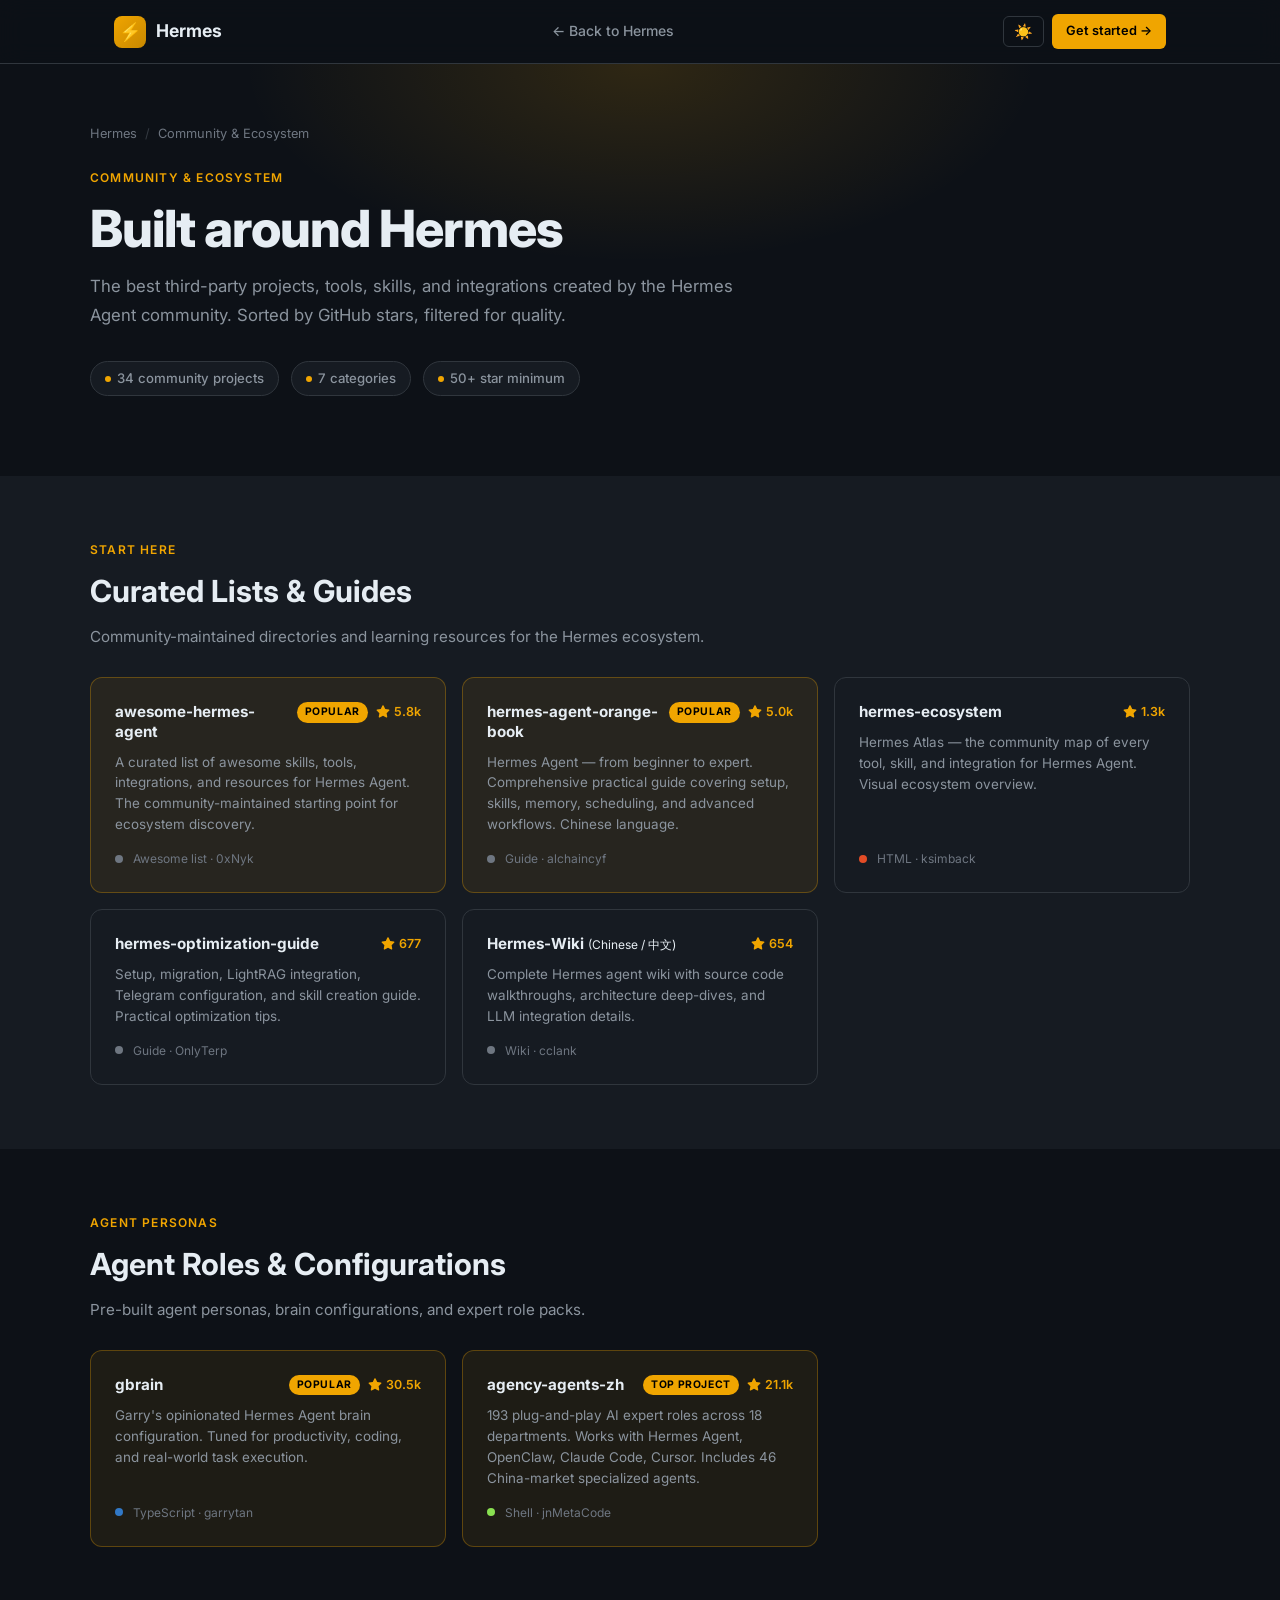
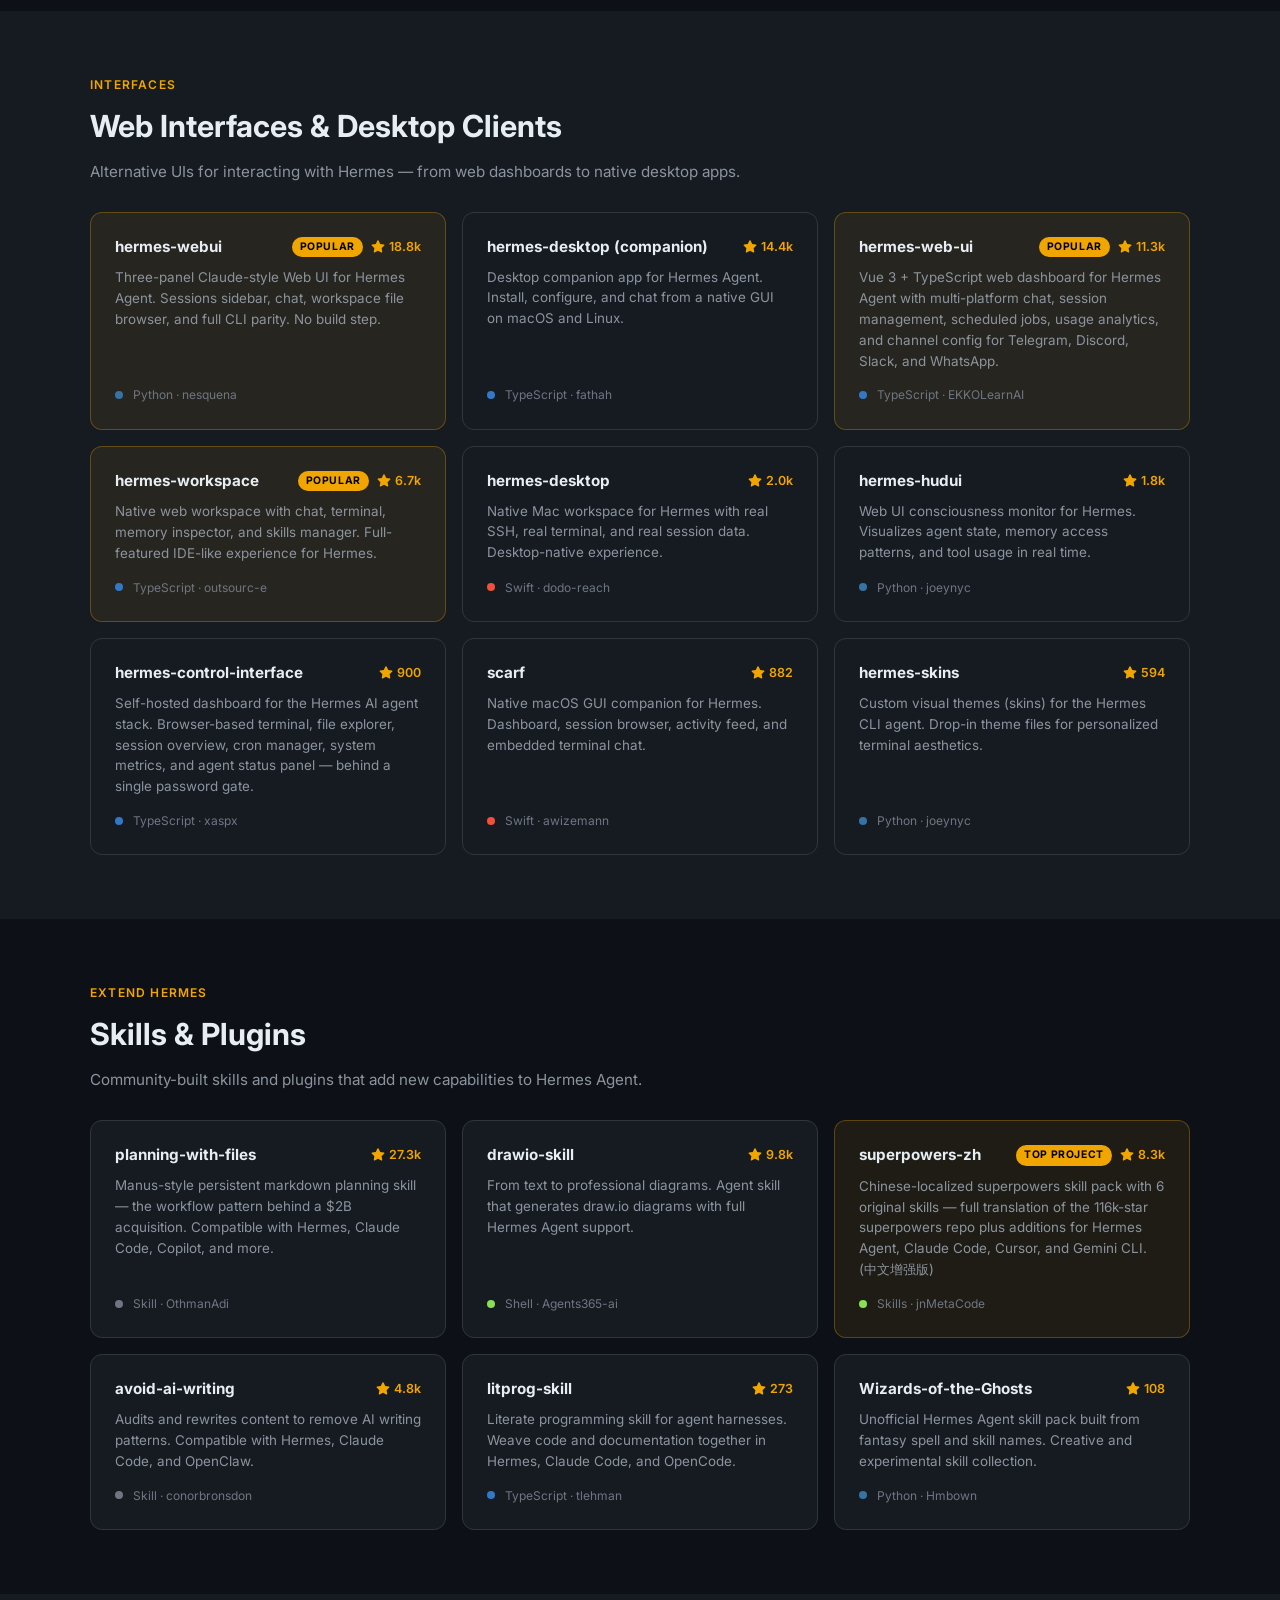
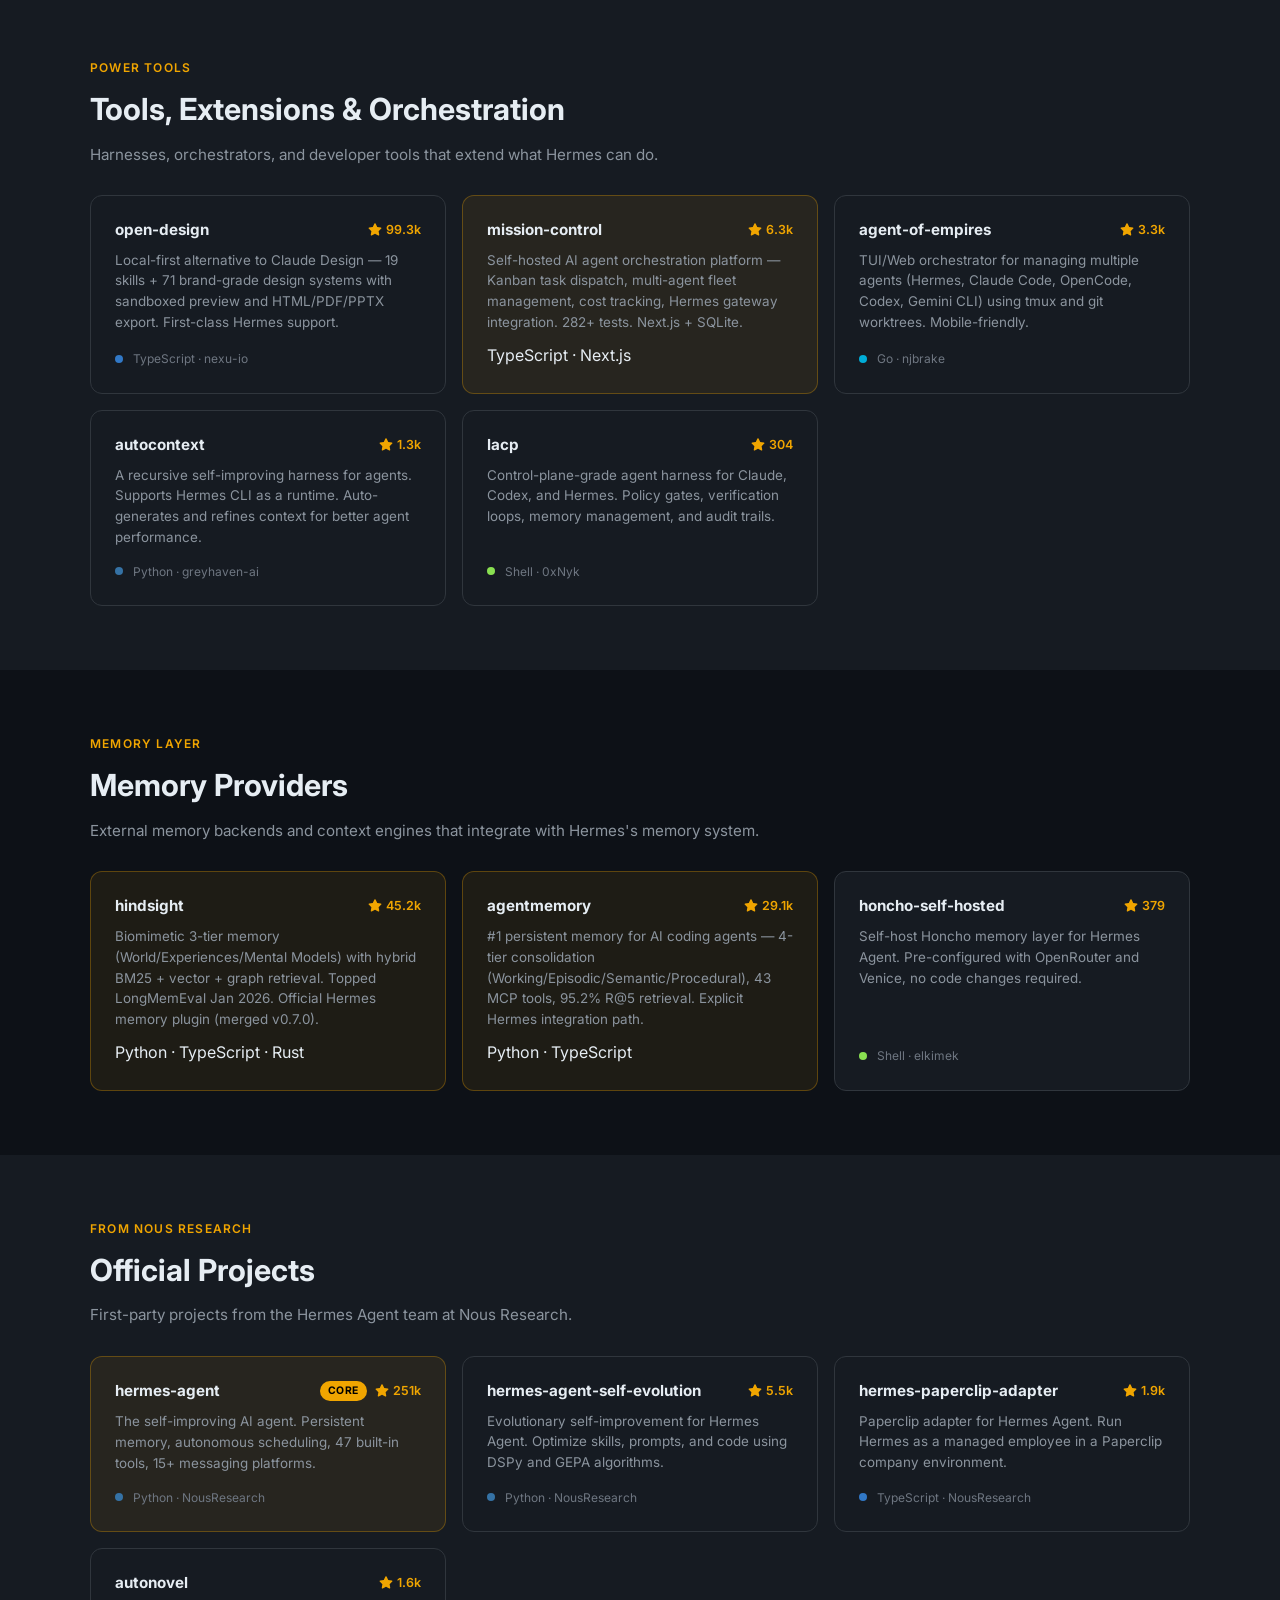
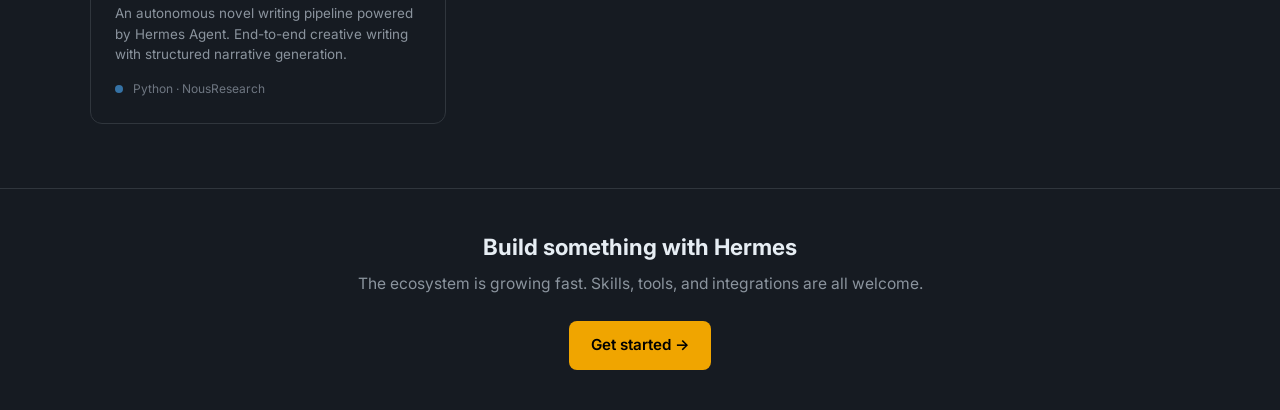
==== commit a4f7b4d4: "docs(community): daily star count refresh + re-sort by stars" ====
--- a/community/index.html
+++ b/community/index.html
@@ -273,7 +273,7 @@
         <a href="https://github.com/OnlyTerp/hermes-optimization-guide" target="_blank" rel="noopener" class="project-card">
           <div class="project-header">
             <div class="project-name">hermes-optimization-guide</div>
-            <span class="project-stars"><svg viewBox="0 0 16 16"><path d="M8 .25a.75.75 0 0 1 .673.418l1.882 3.815 4.21.612a.75.75 0 0 1 .416 1.279l-3.046 2.97.719 4.192a.75.75 0 0 1-1.088.791L8 12.347l-3.766 1.98a.75.75 0 0 1-1.088-.79l.72-4.194L.818 6.374a.75.75 0 0 1 .416-1.28l4.21-.611L7.327.668A.75.75 0 0 1 8 .25z"/></svg>673</span>
+            <span class="project-stars"><svg viewBox="0 0 16 16"><path d="M8 .25a.75.75 0 0 1 .673.418l1.882 3.815 4.21.612a.75.75 0 0 1 .416 1.279l-3.046 2.97.719 4.192a.75.75 0 0 1-1.088.791L8 12.347l-3.766 1.98a.75.75 0 0 1-1.088-.79l.72-4.194L.818 6.374a.75.75 0 0 1 .416-1.28l4.21-.611L7.327.668A.75.75 0 0 1 8 .25z"/></svg>677</span>
           </div>
           <div class="project-desc">Setup, migration, LightRAG integration, Telegram configuration, and skill creation guide. Practical optimization tips.</div>
           <div class="project-meta"><span class="lang-dot lang-docs"></span> Guide &middot; OnlyTerp</div>
@@ -310,7 +310,7 @@
           <div class="project-header">
             <div class="project-name">agency-agents-zh</div>
             <span class="featured-badge">Top project</span>
-            <span class="project-stars"><svg viewBox="0 0 16 16"><path d="M8 .25a.75.75 0 0 1 .673.418l1.882 3.815 4.21.612a.75.75 0 0 1 .416 1.279l-3.046 2.97.719 4.192a.75.75 0 0 1-1.088.791L8 12.347l-3.766 1.98a.75.75 0 0 1-1.088-.79l.72-4.194L.818 6.374a.75.75 0 0 1 .416-1.28l4.21-.611L7.327.668A.75.75 0 0 1 8 .25z"/></svg>21.0k</span>
+            <span class="project-stars"><svg viewBox="0 0 16 16"><path d="M8 .25a.75.75 0 0 1 .673.418l1.882 3.815 4.21.612a.75.75 0 0 1 .416 1.279l-3.046 2.97.719 4.192a.75.75 0 0 1-1.088.791L8 12.347l-3.766 1.98a.75.75 0 0 1-1.088-.79l.72-4.194L.818 6.374a.75.75 0 0 1 .416-1.28l4.21-.611L7.327.668A.75.75 0 0 1 8 .25z"/></svg>21.1k</span>
           </div>
           <div class="project-desc">193 plug-and-play AI expert roles across 18 departments. Works with Hermes Agent, OpenClaw, Claude Code, Cursor. Includes 46 China-market specialized agents.</div>
           <div class="project-meta"><span class="lang-dot lang-shell"></span> Shell &middot; jnMetaCode</div>
@@ -330,7 +330,7 @@
           <div class="project-header">
             <div class="project-name">hermes-webui</div>
             <span class="featured-badge">Popular</span>
-            <span class="project-stars"><svg viewBox="0 0 16 16"><path d="M8 .25a.75.75 0 0 1 .673.418l1.882 3.815 4.21.612a.75.75 0 0 1 .416 1.279l-3.046 2.97.719 4.192a.75.75 0 0 1-1.088.791L8 12.347l-3.766 1.98a.75.75 0 0 1-1.088-.79l.72-4.194L.818 6.374a.75.75 0 0 1 .416-1.28l4.21-.611L7.327.668A.75.75 0 0 1 8 .25z"/></svg>18.7k</span>
+            <span class="project-stars"><svg viewBox="0 0 16 16"><path d="M8 .25a.75.75 0 0 1 .673.418l1.882 3.815 4.21.612a.75.75 0 0 1 .416 1.279l-3.046 2.97.719 4.192a.75.75 0 0 1-1.088.791L8 12.347l-3.766 1.98a.75.75 0 0 1-1.088-.79l.72-4.194L.818 6.374a.75.75 0 0 1 .416-1.28l4.21-.611L7.327.668A.75.75 0 0 1 8 .25z"/></svg>18.8k</span>
           </div>
           <div class="project-desc">Three-panel Claude-style Web UI for Hermes Agent. Sessions sidebar, chat, workspace file browser, and full CLI parity. No build step.</div>
           <div class="project-meta"><span class="lang-dot lang-python"></span> Python &middot; nesquena</div>
@@ -338,7 +338,7 @@
         <a href="https://github.com/fathah/hermes-desktop" target="_blank" rel="noopener" class="project-card">
           <div class="project-header">
             <div class="project-name">hermes-desktop (companion)</div>
-            <span class="project-stars"><svg viewBox="0 0 16 16"><path d="M8 .25a.75.75 0 0 1 .673.418l1.882 3.815 4.21.612a.75.75 0 0 1 .416 1.279l-3.046 2.97.719 4.192a.75.75 0 0 1-1.088.791L8 12.347l-3.766 1.98a.75.75 0 0 1-1.088-.79l.72-4.194L.818 6.374a.75.75 0 0 1 .416-1.28l4.21-.611L7.327.668A.75.75 0 0 1 8 .25z"/></svg>14.3k</span>
+            <span class="project-stars"><svg viewBox="0 0 16 16"><path d="M8 .25a.75.75 0 0 1 .673.418l1.882 3.815 4.21.612a.75.75 0 0 1 .416 1.279l-3.046 2.97.719 4.192a.75.75 0 0 1-1.088.791L8 12.347l-3.766 1.98a.75.75 0 0 1-1.088-.79l.72-4.194L.818 6.374a.75.75 0 0 1 .416-1.28l4.21-.611L7.327.668A.75.75 0 0 1 8 .25z"/></svg>14.4k</span>
           </div>
           <div class="project-desc">Desktop companion app for Hermes Agent. Install, configure, and chat from a native GUI on macOS and Linux.</div>
           <div class="project-meta"><span class="lang-dot lang-ts"></span> TypeScript &middot; fathah</div>
@@ -388,7 +388,7 @@
         <a href="https://github.com/awizemann/scarf" target="_blank" rel="noopener" class="project-card">
           <div class="project-header">
             <div class="project-name">scarf</div>
-            <span class="project-stars"><svg viewBox="0 0 16 16"><path d="M8 .25a.75.75 0 0 1 .673.418l1.882 3.815 4.21.612a.75.75 0 0 1 .416 1.279l-3.046 2.97.719 4.192a.75.75 0 0 1-1.088.791L8 12.347l-3.766 1.98a.75.75 0 0 1-1.088-.79l.72-4.194L.818 6.374a.75.75 0 0 1 .416-1.28l4.21-.611L7.327.668A.75.75 0 0 1 8 .25z"/></svg>880</span>
+            <span class="project-stars"><svg viewBox="0 0 16 16"><path d="M8 .25a.75.75 0 0 1 .673.418l1.882 3.815 4.21.612a.75.75 0 0 1 .416 1.279l-3.046 2.97.719 4.192a.75.75 0 0 1-1.088.791L8 12.347l-3.766 1.98a.75.75 0 0 1-1.088-.79l.72-4.194L.818 6.374a.75.75 0 0 1 .416-1.28l4.21-.611L7.327.668A.75.75 0 0 1 8 .25z"/></svg>882</span>
           </div>
           <div class="project-desc">Native macOS GUI companion for Hermes. Dashboard, session browser, activity feed, and embedded terminal chat.</div>
           <div class="project-meta"><span class="lang-dot lang-swift"></span> Swift &middot; awizemann</div>
@@ -475,7 +475,7 @@
         <a href="https://github.com/nexu-io/open-design" target="_blank" rel="noopener" class="project-card">
           <div class="project-header">
             <div class="project-name">open-design</div>
-            <span class="project-stars"><svg viewBox="0 0 16 16"><path d="M8 .25a.75.75 0 0 1 .673.418l1.882 3.815 4.21.612a.75.75 0 0 1 .416 1.279l-3.046 2.97.719 4.192a.75.75 0 0 1-1.088.791L8 12.347l-3.766 1.98a.75.75 0 0 1-1.088-.79l.72-4.194L.818 6.374a.75.75 0 0 1 .416-1.28l4.21-.611L7.327.668A.75.75 0 0 1 8 .25z"/></svg>99.2k</span>
+            <span class="project-stars"><svg viewBox="0 0 16 16"><path d="M8 .25a.75.75 0 0 1 .673.418l1.882 3.815 4.21.612a.75.75 0 0 1 .416 1.279l-3.046 2.97.719 4.192a.75.75 0 0 1-1.088.791L8 12.347l-3.766 1.98a.75.75 0 0 1-1.088-.79l.72-4.194L.818 6.374a.75.75 0 0 1 .416-1.28l4.21-.611L7.327.668A.75.75 0 0 1 8 .25z"/></svg>99.3k</span>
           </div>
           <div class="project-desc">Local-first alternative to Claude Design — 19 skills + 71 brand-grade design systems with sandboxed preview and HTML/PDF/PPTX export. First-class Hermes support.</div>
           <div class="project-meta"><span class="lang-dot lang-ts"></span> TypeScript &middot; nexu-io</div>
@@ -526,7 +526,7 @@
         <a href="https://github.com/vectorize-io/hindsight" target="_blank" rel="noopener" class="project-card featured">
           <div class="project-header">
             <div class="project-name">hindsight</div>
-            <span class="project-stars"><svg viewBox="0 0 16 16"><path d="M8 .25a.75.75 0 0 1 .673.418l1.882 3.815 4.21.612a.75.75 0 0 1 .416 1.279l-3.046 2.97.719 4.192a.75.75 0 0 1-1.088.791L8 12.347l-3.766 1.98a.75.75 0 0 1-1.088-.79l.72-4.194L.818 6.374a.75.75 0 0 1 .416-1.28l4.21-.611L7.327.668A.75.75 0 0 1 8 .25z"/></svg>44.8k</span>
+            <span class="project-stars"><svg viewBox="0 0 16 16"><path d="M8 .25a.75.75 0 0 1 .673.418l1.882 3.815 4.21.612a.75.75 0 0 1 .416 1.279l-3.046 2.97.719 4.192a.75.75 0 0 1-1.088.791L8 12.347l-3.766 1.98a.75.75 0 0 1-1.088-.79l.72-4.194L.818 6.374a.75.75 0 0 1 .416-1.28l4.21-.611L7.327.668A.75.75 0 0 1 8 .25z"/></svg>45.2k</span>
           </div>
           <div class="project-desc">Biomimetic 3-tier memory (World/Experiences/Mental Models) with hybrid BM25 + vector + graph retrieval. Topped LongMemEval Jan 2026. Official Hermes memory plugin (merged v0.7.0).</div>
           <div class="project-lang">Python · TypeScript · Rust</div>
@@ -570,7 +570,7 @@
         <a href="https://github.com/NousResearch/hermes-agent-self-evolution" target="_blank" rel="noopener" class="project-card">
           <div class="project-header">
             <div class="project-name">hermes-agent-self-evolution</div>
-            <span class="project-stars"><svg viewBox="0 0 16 16"><path d="M8 .25a.75.75 0 0 1 .673.418l1.882 3.815 4.21.612a.75.75 0 0 1 .416 1.279l-3.046 2.97.719 4.192a.75.75 0 0 1-1.088.791L8 12.347l-3.766 1.98a.75.75 0 0 1-1.088-.79l.72-4.194L.818 6.374a.75.75 0 0 1 .416-1.28l4.21-.611L7.327.668A.75.75 0 0 1 8 .25z"/></svg>5.4k</span>
+            <span class="project-stars"><svg viewBox="0 0 16 16"><path d="M8 .25a.75.75 0 0 1 .673.418l1.882 3.815 4.21.612a.75.75 0 0 1 .416 1.279l-3.046 2.97.719 4.192a.75.75 0 0 1-1.088.791L8 12.347l-3.766 1.98a.75.75 0 0 1-1.088-.79l.72-4.194L.818 6.374a.75.75 0 0 1 .416-1.28l4.21-.611L7.327.668A.75.75 0 0 1 8 .25z"/></svg>5.5k</span>
           </div>
           <div class="project-desc">Evolutionary self-improvement for Hermes Agent. Optimize skills, prompts, and code using DSPy and GEPA algorithms.</div>
           <div class="project-meta"><span class="lang-dot lang-python"></span> Python &middot; NousResearch</div>
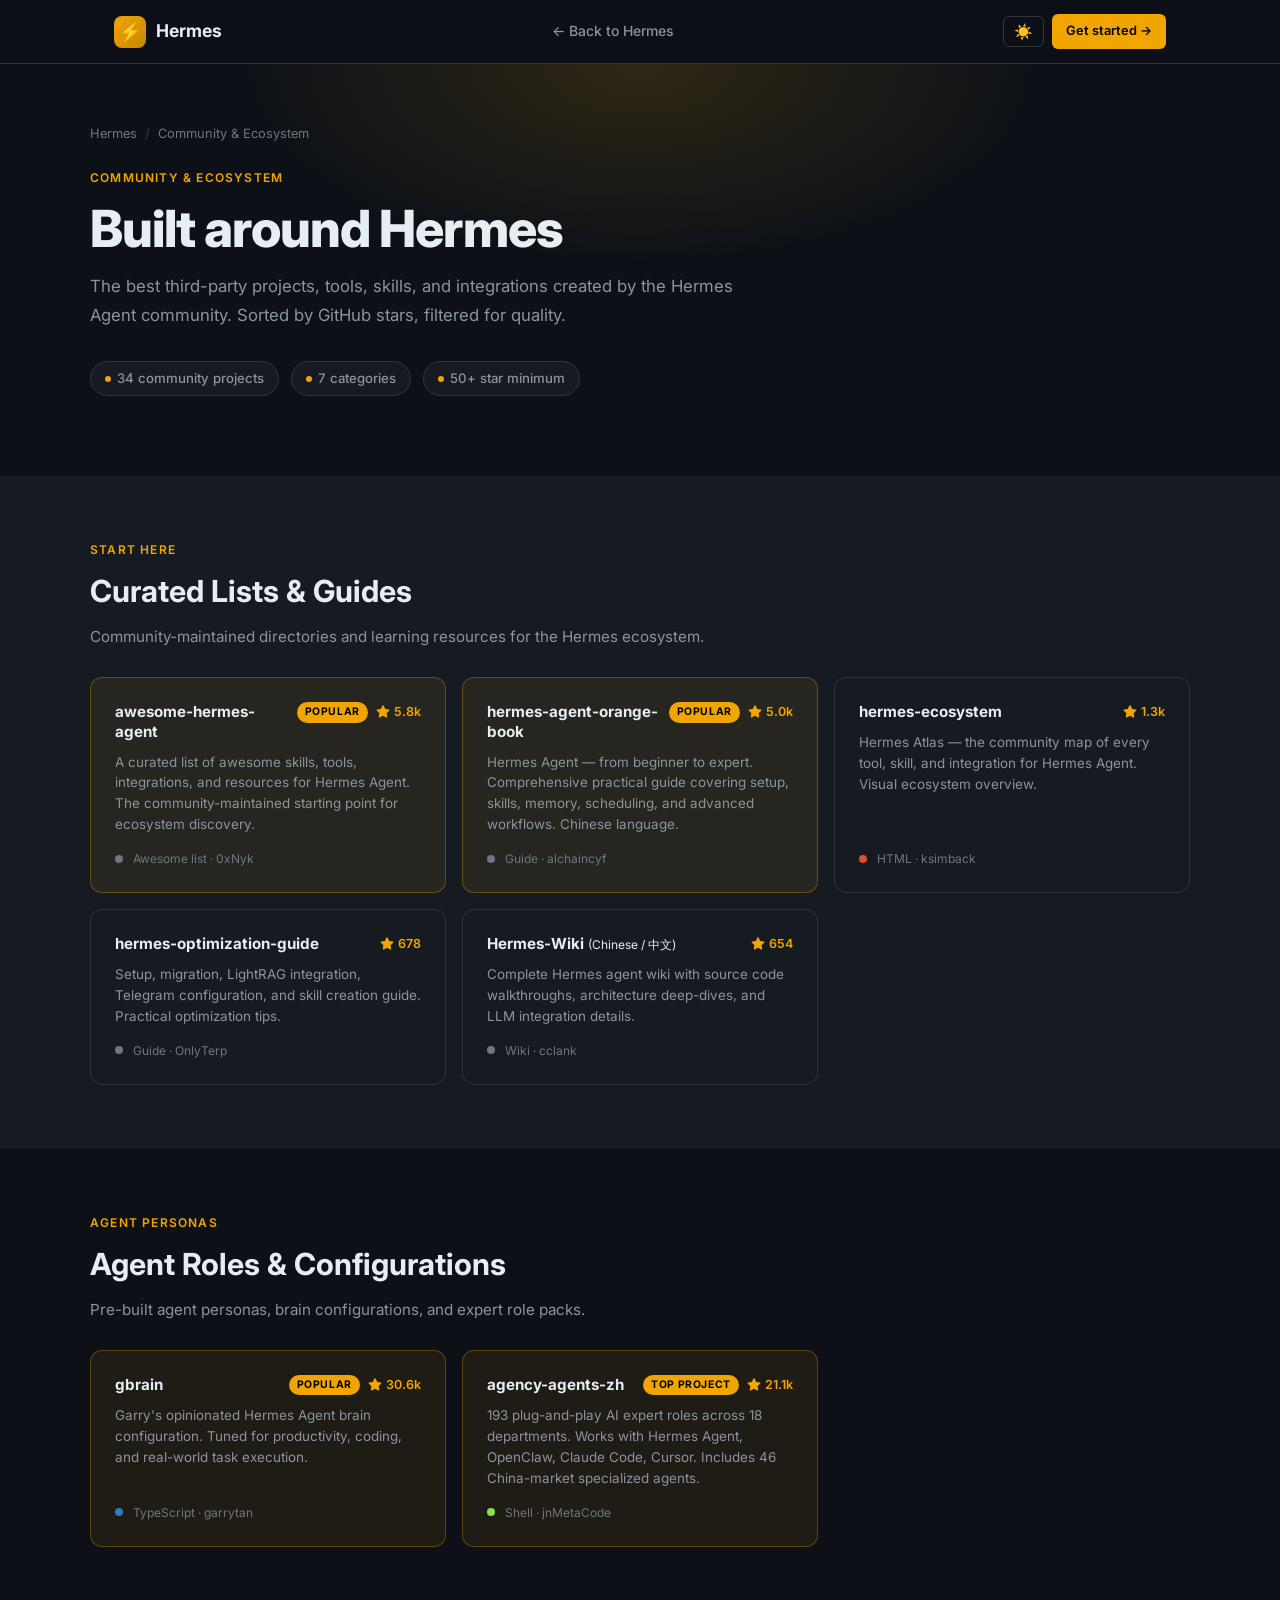
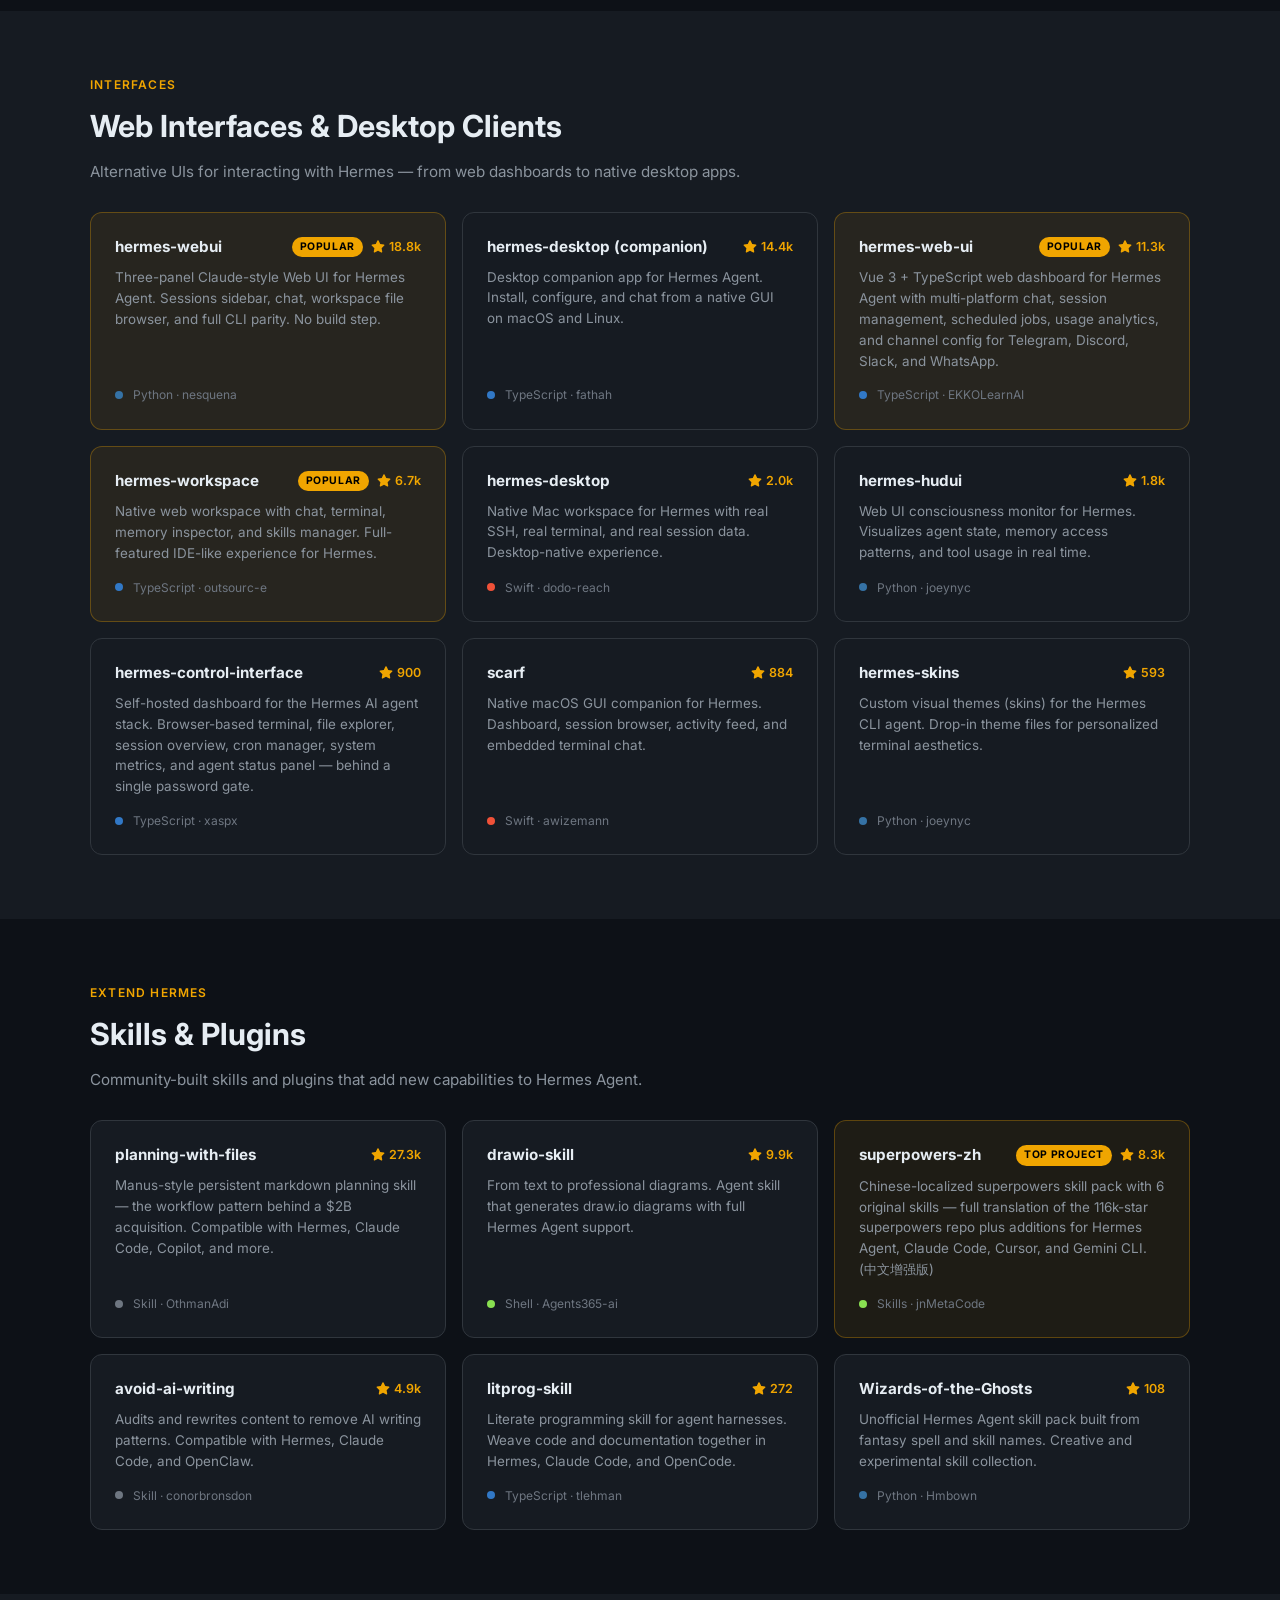
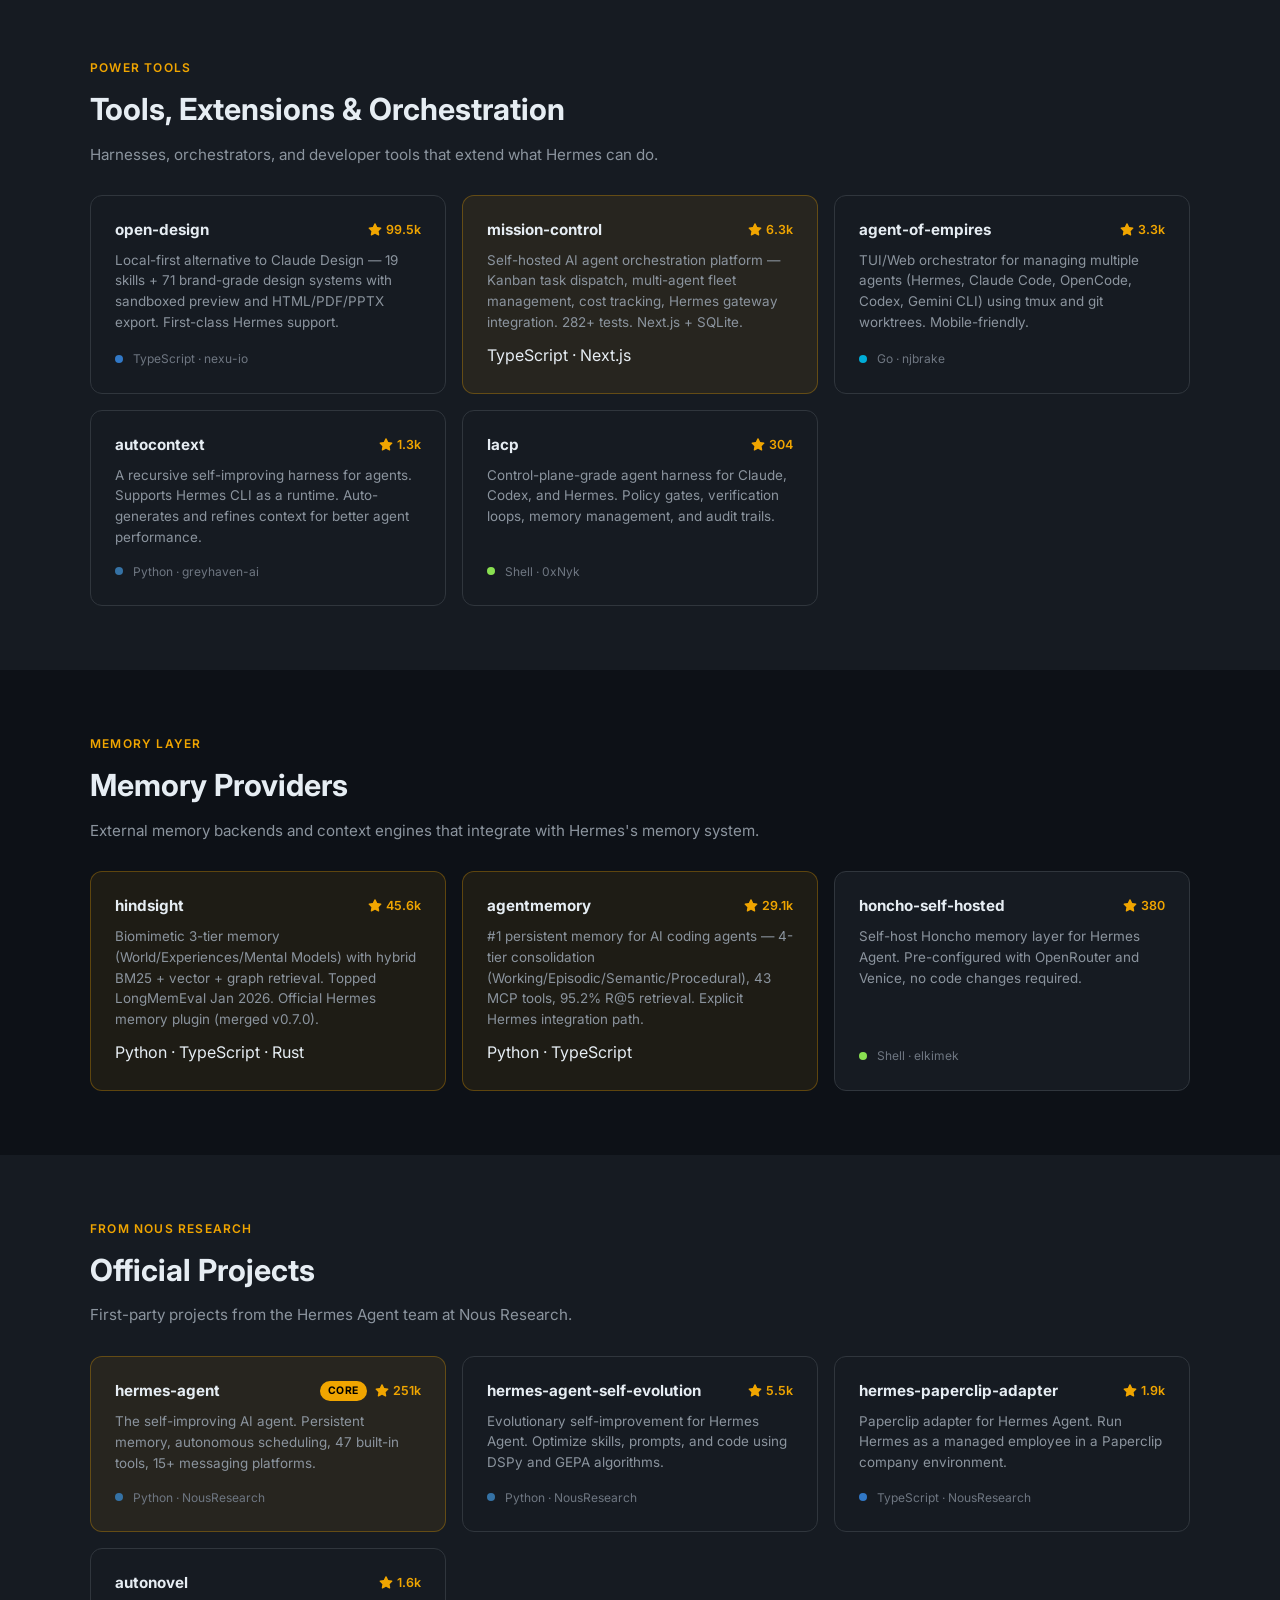
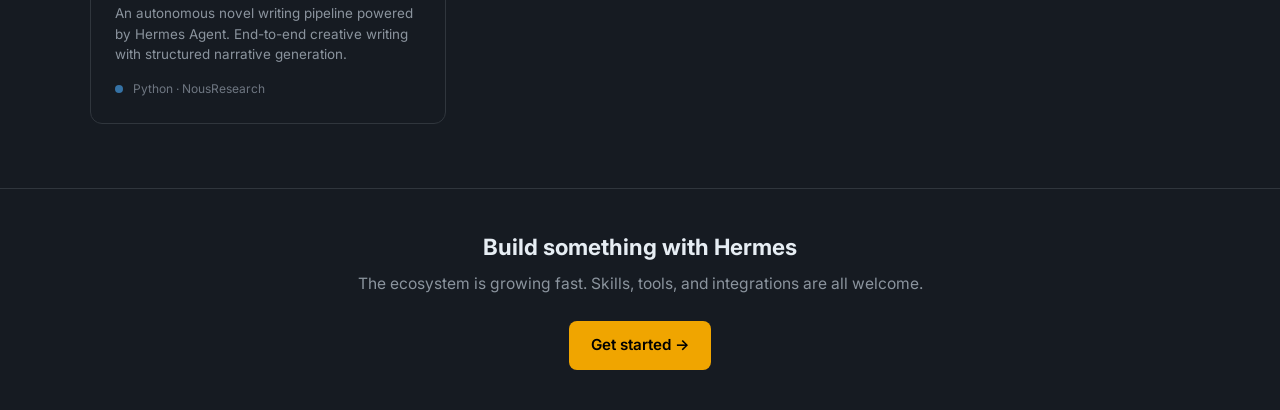
==== commit ba2567c7: "docs(community): daily star count refresh + re-sort by stars" ====
--- a/community/index.html
+++ b/community/index.html
@@ -273,7 +273,7 @@
         <a href="https://github.com/OnlyTerp/hermes-optimization-guide" target="_blank" rel="noopener" class="project-card">
           <div class="project-header">
             <div class="project-name">hermes-optimization-guide</div>
-            <span class="project-stars"><svg viewBox="0 0 16 16"><path d="M8 .25a.75.75 0 0 1 .673.418l1.882 3.815 4.21.612a.75.75 0 0 1 .416 1.279l-3.046 2.97.719 4.192a.75.75 0 0 1-1.088.791L8 12.347l-3.766 1.98a.75.75 0 0 1-1.088-.79l.72-4.194L.818 6.374a.75.75 0 0 1 .416-1.28l4.21-.611L7.327.668A.75.75 0 0 1 8 .25z"/></svg>677</span>
+            <span class="project-stars"><svg viewBox="0 0 16 16"><path d="M8 .25a.75.75 0 0 1 .673.418l1.882 3.815 4.21.612a.75.75 0 0 1 .416 1.279l-3.046 2.97.719 4.192a.75.75 0 0 1-1.088.791L8 12.347l-3.766 1.98a.75.75 0 0 1-1.088-.79l.72-4.194L.818 6.374a.75.75 0 0 1 .416-1.28l4.21-.611L7.327.668A.75.75 0 0 1 8 .25z"/></svg>678</span>
           </div>
           <div class="project-desc">Setup, migration, LightRAG integration, Telegram configuration, and skill creation guide. Practical optimization tips.</div>
           <div class="project-meta"><span class="lang-dot lang-docs"></span> Guide &middot; OnlyTerp</div>
@@ -301,7 +301,7 @@
           <div class="project-header">
             <div class="project-name">gbrain</div>
             <span class="featured-badge">Popular</span>
-            <span class="project-stars"><svg viewBox="0 0 16 16"><path d="M8 .25a.75.75 0 0 1 .673.418l1.882 3.815 4.21.612a.75.75 0 0 1 .416 1.279l-3.046 2.97.719 4.192a.75.75 0 0 1-1.088.791L8 12.347l-3.766 1.98a.75.75 0 0 1-1.088-.79l.72-4.194L.818 6.374a.75.75 0 0 1 .416-1.28l4.21-.611L7.327.668A.75.75 0 0 1 8 .25z"/></svg>30.5k</span>
+            <span class="project-stars"><svg viewBox="0 0 16 16"><path d="M8 .25a.75.75 0 0 1 .673.418l1.882 3.815 4.21.612a.75.75 0 0 1 .416 1.279l-3.046 2.97.719 4.192a.75.75 0 0 1-1.088.791L8 12.347l-3.766 1.98a.75.75 0 0 1-1.088-.79l.72-4.194L.818 6.374a.75.75 0 0 1 .416-1.28l4.21-.611L7.327.668A.75.75 0 0 1 8 .25z"/></svg>30.6k</span>
           </div>
           <div class="project-desc">Garry's opinionated Hermes Agent brain configuration. Tuned for productivity, coding, and real-world task execution.</div>
           <div class="project-meta"><span class="lang-dot lang-ts"></span> TypeScript &middot; garrytan</div>
@@ -388,7 +388,7 @@
         <a href="https://github.com/awizemann/scarf" target="_blank" rel="noopener" class="project-card">
           <div class="project-header">
             <div class="project-name">scarf</div>
-            <span class="project-stars"><svg viewBox="0 0 16 16"><path d="M8 .25a.75.75 0 0 1 .673.418l1.882 3.815 4.21.612a.75.75 0 0 1 .416 1.279l-3.046 2.97.719 4.192a.75.75 0 0 1-1.088.791L8 12.347l-3.766 1.98a.75.75 0 0 1-1.088-.79l.72-4.194L.818 6.374a.75.75 0 0 1 .416-1.28l4.21-.611L7.327.668A.75.75 0 0 1 8 .25z"/></svg>882</span>
+            <span class="project-stars"><svg viewBox="0 0 16 16"><path d="M8 .25a.75.75 0 0 1 .673.418l1.882 3.815 4.21.612a.75.75 0 0 1 .416 1.279l-3.046 2.97.719 4.192a.75.75 0 0 1-1.088.791L8 12.347l-3.766 1.98a.75.75 0 0 1-1.088-.79l.72-4.194L.818 6.374a.75.75 0 0 1 .416-1.28l4.21-.611L7.327.668A.75.75 0 0 1 8 .25z"/></svg>884</span>
           </div>
           <div class="project-desc">Native macOS GUI companion for Hermes. Dashboard, session browser, activity feed, and embedded terminal chat.</div>
           <div class="project-meta"><span class="lang-dot lang-swift"></span> Swift &middot; awizemann</div>
@@ -396,7 +396,7 @@
         <a href="https://github.com/joeynyc/hermes-skins" target="_blank" rel="noopener" class="project-card">
           <div class="project-header">
             <div class="project-name">hermes-skins</div>
-            <span class="project-stars"><svg viewBox="0 0 16 16"><path d="M8 .25a.75.75 0 0 1 .673.418l1.882 3.815 4.21.612a.75.75 0 0 1 .416 1.279l-3.046 2.97.719 4.192a.75.75 0 0 1-1.088.791L8 12.347l-3.766 1.98a.75.75 0 0 1-1.088-.79l.72-4.194L.818 6.374a.75.75 0 0 1 .416-1.28l4.21-.611L7.327.668A.75.75 0 0 1 8 .25z"/></svg>594</span>
+            <span class="project-stars"><svg viewBox="0 0 16 16"><path d="M8 .25a.75.75 0 0 1 .673.418l1.882 3.815 4.21.612a.75.75 0 0 1 .416 1.279l-3.046 2.97.719 4.192a.75.75 0 0 1-1.088.791L8 12.347l-3.766 1.98a.75.75 0 0 1-1.088-.79l.72-4.194L.818 6.374a.75.75 0 0 1 .416-1.28l4.21-.611L7.327.668A.75.75 0 0 1 8 .25z"/></svg>593</span>
           </div>
           <div class="project-desc">Custom visual themes (skins) for the Hermes CLI agent. Drop-in theme files for personalized terminal aesthetics.</div>
           <div class="project-meta"><span class="lang-dot lang-python"></span> Python &middot; joeynyc</div>
@@ -423,7 +423,7 @@
         <a href="https://github.com/Agents365-ai/drawio-skill" target="_blank" rel="noopener" class="project-card">
           <div class="project-header">
             <div class="project-name">drawio-skill</div>
-            <span class="project-stars"><svg viewBox="0 0 16 16"><path d="M8 .25a.75.75 0 0 1 .673.418l1.882 3.815 4.21.612a.75.75 0 0 1 .416 1.279l-3.046 2.97.719 4.192a.75.75 0 0 1-1.088.791L8 12.347l-3.766 1.98a.75.75 0 0 1-1.088-.79l.72-4.194L.818 6.374a.75.75 0 0 1 .416-1.28l4.21-.611L7.327.668A.75.75 0 0 1 8 .25z"/></svg>9.8k</span>
+            <span class="project-stars"><svg viewBox="0 0 16 16"><path d="M8 .25a.75.75 0 0 1 .673.418l1.882 3.815 4.21.612a.75.75 0 0 1 .416 1.279l-3.046 2.97.719 4.192a.75.75 0 0 1-1.088.791L8 12.347l-3.766 1.98a.75.75 0 0 1-1.088-.79l.72-4.194L.818 6.374a.75.75 0 0 1 .416-1.28l4.21-.611L7.327.668A.75.75 0 0 1 8 .25z"/></svg>9.9k</span>
           </div>
           <div class="project-desc">From text to professional diagrams. Agent skill that generates draw.io diagrams with full Hermes Agent support.</div>
           <div class="project-meta"><span class="lang-dot lang-shell"></span> Shell &middot; Agents365-ai</div>
@@ -440,7 +440,7 @@
         <a href="https://github.com/conorbronsdon/avoid-ai-writing" target="_blank" rel="noopener" class="project-card">
           <div class="project-header">
             <div class="project-name">avoid-ai-writing</div>
-            <span class="project-stars"><svg viewBox="0 0 16 16"><path d="M8 .25a.75.75 0 0 1 .673.418l1.882 3.815 4.21.612a.75.75 0 0 1 .416 1.279l-3.046 2.97.719 4.192a.75.75 0 0 1-1.088.791L8 12.347l-3.766 1.98a.75.75 0 0 1-1.088-.79l.72-4.194L.818 6.374a.75.75 0 0 1 .416-1.28l4.21-.611L7.327.668A.75.75 0 0 1 8 .25z"/></svg>4.8k</span>
+            <span class="project-stars"><svg viewBox="0 0 16 16"><path d="M8 .25a.75.75 0 0 1 .673.418l1.882 3.815 4.21.612a.75.75 0 0 1 .416 1.279l-3.046 2.97.719 4.192a.75.75 0 0 1-1.088.791L8 12.347l-3.766 1.98a.75.75 0 0 1-1.088-.79l.72-4.194L.818 6.374a.75.75 0 0 1 .416-1.28l4.21-.611L7.327.668A.75.75 0 0 1 8 .25z"/></svg>4.9k</span>
           </div>
           <div class="project-desc">Audits and rewrites content to remove AI writing patterns. Compatible with Hermes, Claude Code, and OpenClaw.</div>
           <div class="project-meta"><span class="lang-dot lang-docs"></span> Skill &middot; conorbronsdon</div>
@@ -448,7 +448,7 @@
         <a href="https://github.com/tlehman/litprog-skill" target="_blank" rel="noopener" class="project-card">
           <div class="project-header">
             <div class="project-name">litprog-skill</div>
-            <span class="project-stars"><svg viewBox="0 0 16 16"><path d="M8 .25a.75.75 0 0 1 .673.418l1.882 3.815 4.21.612a.75.75 0 0 1 .416 1.279l-3.046 2.97.719 4.192a.75.75 0 0 1-1.088.791L8 12.347l-3.766 1.98a.75.75 0 0 1-1.088-.79l.72-4.194L.818 6.374a.75.75 0 0 1 .416-1.28l4.21-.611L7.327.668A.75.75 0 0 1 8 .25z"/></svg>273</span>
+            <span class="project-stars"><svg viewBox="0 0 16 16"><path d="M8 .25a.75.75 0 0 1 .673.418l1.882 3.815 4.21.612a.75.75 0 0 1 .416 1.279l-3.046 2.97.719 4.192a.75.75 0 0 1-1.088.791L8 12.347l-3.766 1.98a.75.75 0 0 1-1.088-.79l.72-4.194L.818 6.374a.75.75 0 0 1 .416-1.28l4.21-.611L7.327.668A.75.75 0 0 1 8 .25z"/></svg>272</span>
           </div>
           <div class="project-desc">Literate programming skill for agent harnesses. Weave code and documentation together in Hermes, Claude Code, and OpenCode.</div>
           <div class="project-meta"><span class="lang-dot lang-ts"></span> TypeScript &middot; tlehman</div>
@@ -475,7 +475,7 @@
         <a href="https://github.com/nexu-io/open-design" target="_blank" rel="noopener" class="project-card">
           <div class="project-header">
             <div class="project-name">open-design</div>
-            <span class="project-stars"><svg viewBox="0 0 16 16"><path d="M8 .25a.75.75 0 0 1 .673.418l1.882 3.815 4.21.612a.75.75 0 0 1 .416 1.279l-3.046 2.97.719 4.192a.75.75 0 0 1-1.088.791L8 12.347l-3.766 1.98a.75.75 0 0 1-1.088-.79l.72-4.194L.818 6.374a.75.75 0 0 1 .416-1.28l4.21-.611L7.327.668A.75.75 0 0 1 8 .25z"/></svg>99.3k</span>
+            <span class="project-stars"><svg viewBox="0 0 16 16"><path d="M8 .25a.75.75 0 0 1 .673.418l1.882 3.815 4.21.612a.75.75 0 0 1 .416 1.279l-3.046 2.97.719 4.192a.75.75 0 0 1-1.088.791L8 12.347l-3.766 1.98a.75.75 0 0 1-1.088-.79l.72-4.194L.818 6.374a.75.75 0 0 1 .416-1.28l4.21-.611L7.327.668A.75.75 0 0 1 8 .25z"/></svg>99.5k</span>
           </div>
           <div class="project-desc">Local-first alternative to Claude Design — 19 skills + 71 brand-grade design systems with sandboxed preview and HTML/PDF/PPTX export. First-class Hermes support.</div>
           <div class="project-meta"><span class="lang-dot lang-ts"></span> TypeScript &middot; nexu-io</div>
@@ -526,7 +526,7 @@
         <a href="https://github.com/vectorize-io/hindsight" target="_blank" rel="noopener" class="project-card featured">
           <div class="project-header">
             <div class="project-name">hindsight</div>
-            <span class="project-stars"><svg viewBox="0 0 16 16"><path d="M8 .25a.75.75 0 0 1 .673.418l1.882 3.815 4.21.612a.75.75 0 0 1 .416 1.279l-3.046 2.97.719 4.192a.75.75 0 0 1-1.088.791L8 12.347l-3.766 1.98a.75.75 0 0 1-1.088-.79l.72-4.194L.818 6.374a.75.75 0 0 1 .416-1.28l4.21-.611L7.327.668A.75.75 0 0 1 8 .25z"/></svg>45.2k</span>
+            <span class="project-stars"><svg viewBox="0 0 16 16"><path d="M8 .25a.75.75 0 0 1 .673.418l1.882 3.815 4.21.612a.75.75 0 0 1 .416 1.279l-3.046 2.97.719 4.192a.75.75 0 0 1-1.088.791L8 12.347l-3.766 1.98a.75.75 0 0 1-1.088-.79l.72-4.194L.818 6.374a.75.75 0 0 1 .416-1.28l4.21-.611L7.327.668A.75.75 0 0 1 8 .25z"/></svg>45.6k</span>
           </div>
           <div class="project-desc">Biomimetic 3-tier memory (World/Experiences/Mental Models) with hybrid BM25 + vector + graph retrieval. Topped LongMemEval Jan 2026. Official Hermes memory plugin (merged v0.7.0).</div>
           <div class="project-lang">Python · TypeScript · Rust</div>
@@ -542,7 +542,7 @@
         <a href="https://github.com/elkimek/honcho-self-hosted" target="_blank" rel="noopener" class="project-card">
           <div class="project-header">
             <div class="project-name">honcho-self-hosted</div>
-            <span class="project-stars"><svg viewBox="0 0 16 16"><path d="M8 .25a.75.75 0 0 1 .673.418l1.882 3.815 4.21.612a.75.75 0 0 1 .416 1.279l-3.046 2.97.719 4.192a.75.75 0 0 1-1.088.791L8 12.347l-3.766 1.98a.75.75 0 0 1-1.088-.79l.72-4.194L.818 6.374a.75.75 0 0 1 .416-1.28l4.21-.611L7.327.668A.75.75 0 0 1 8 .25z"/></svg>379</span>
+            <span class="project-stars"><svg viewBox="0 0 16 16"><path d="M8 .25a.75.75 0 0 1 .673.418l1.882 3.815 4.21.612a.75.75 0 0 1 .416 1.279l-3.046 2.97.719 4.192a.75.75 0 0 1-1.088.791L8 12.347l-3.766 1.98a.75.75 0 0 1-1.088-.79l.72-4.194L.818 6.374a.75.75 0 0 1 .416-1.28l4.21-.611L7.327.668A.75.75 0 0 1 8 .25z"/></svg>380</span>
           </div>
           <div class="project-desc">Self-host Honcho memory layer for Hermes Agent. Pre-configured with OpenRouter and Venice, no code changes required.</div>
           <div class="project-meta"><span class="lang-dot lang-shell"></span> Shell &middot; elkimek</div>
